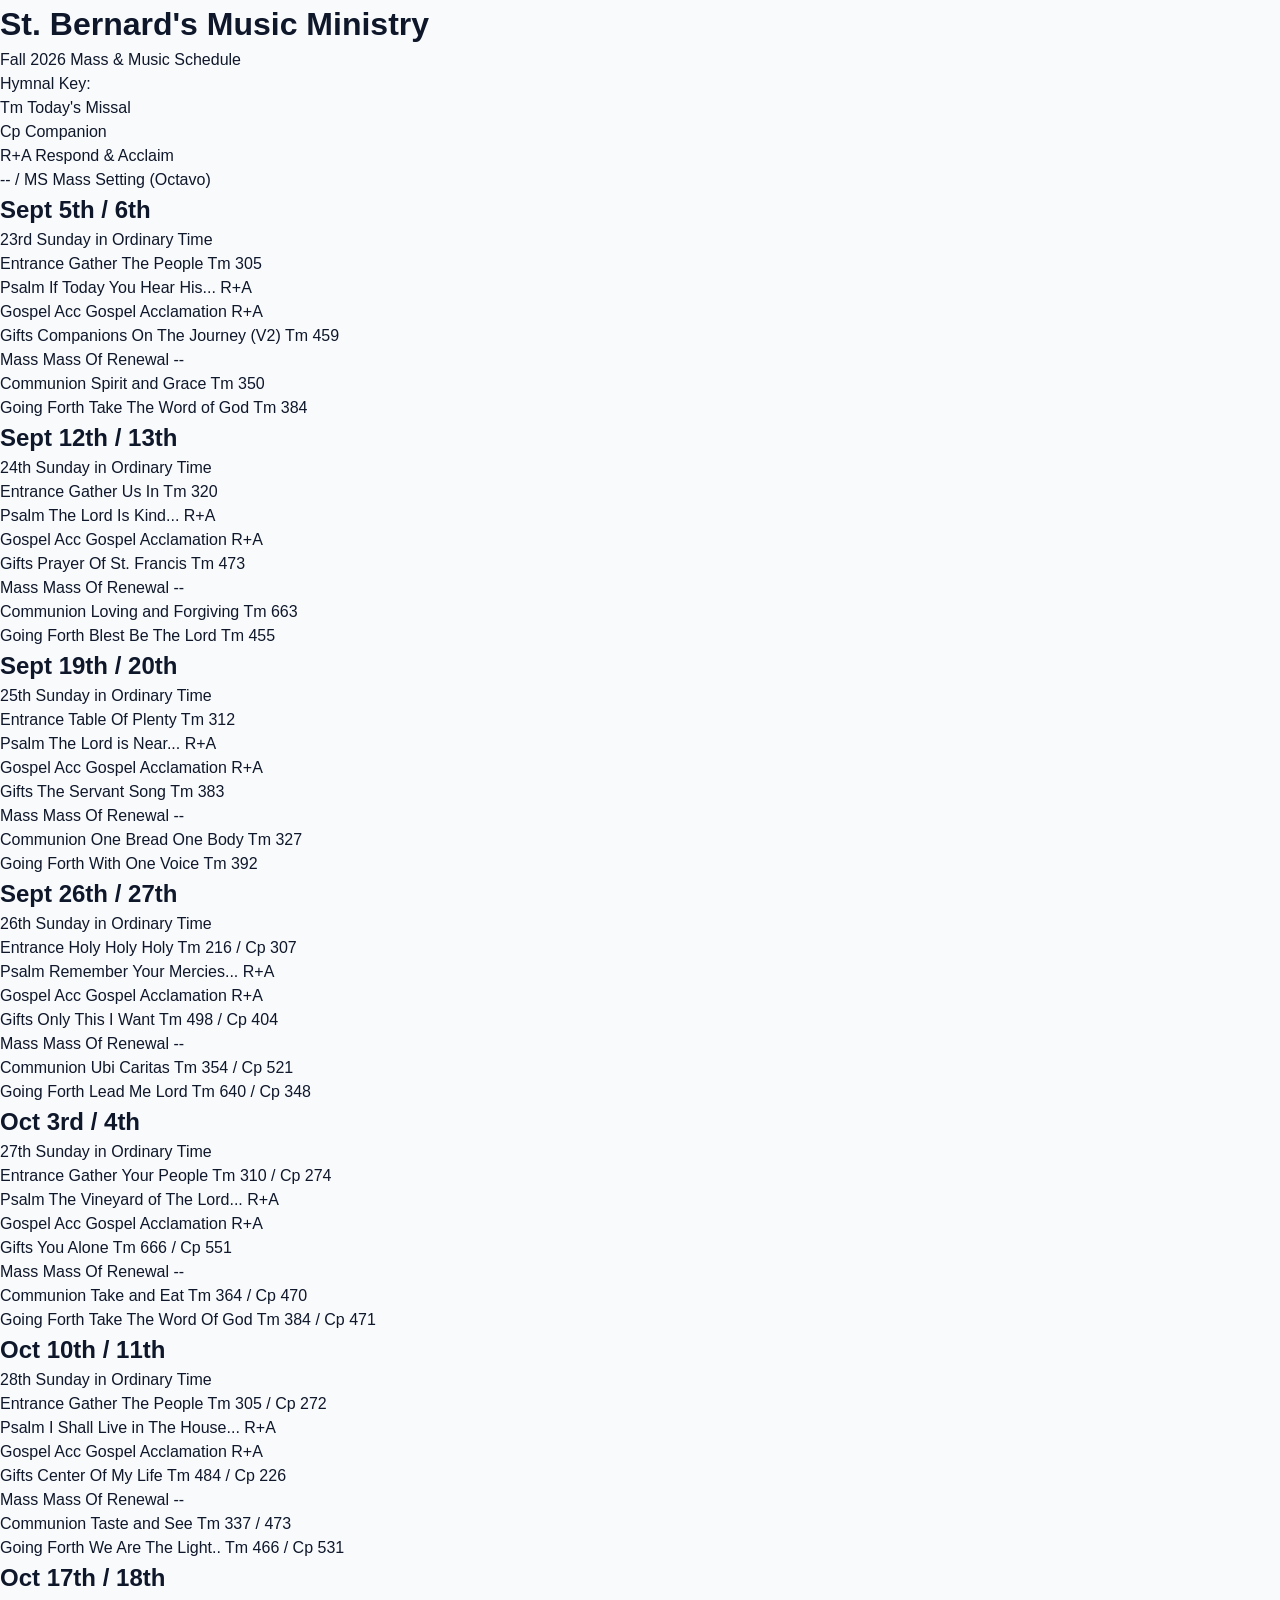
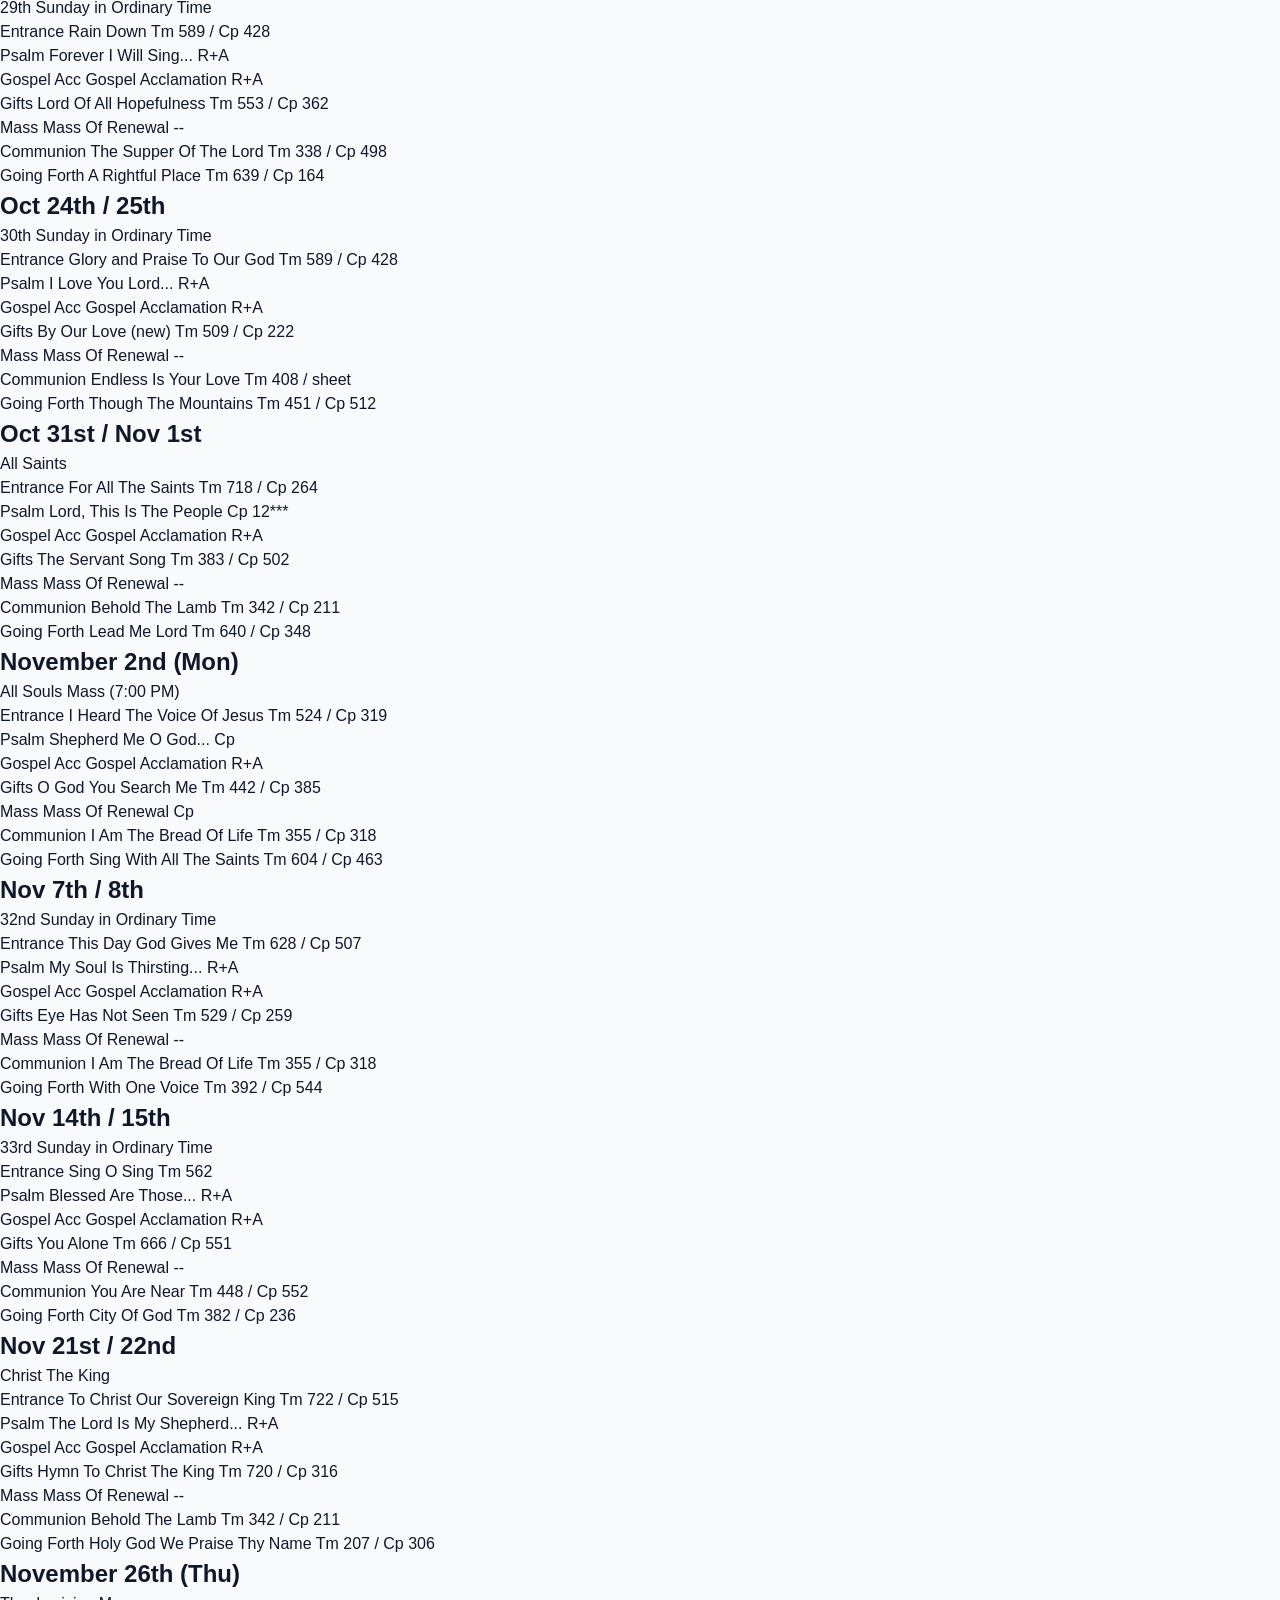
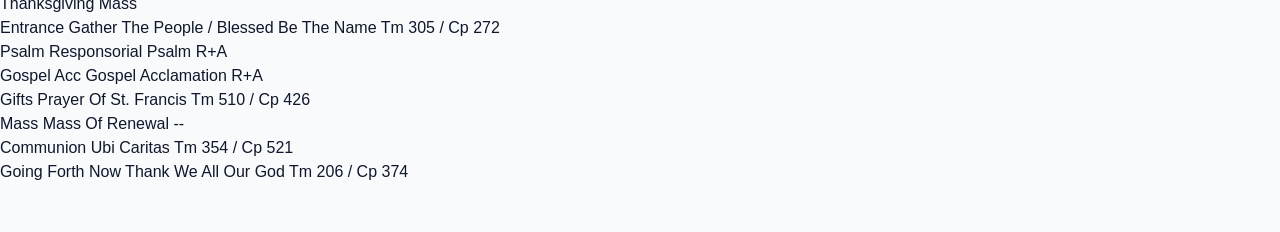
==== mass-schedule.html @ 76e95026 "Remove versioning from CSS stylesheet link" ====
<!DOCTYPE html>
<html lang="en">
<head>
  <meta charset="UTF-8">
  <meta name="viewport" content="width=device-width, initial-scale=1.0">
  <title>Fall 2026 Mass Schedule</title>
   <link rel="stylesheet" href="css/styles.css">
</head>
<body>

  <header>
      <h1>St. Bernard's Music Ministry</h1>
    <p class="subtitle">Fall 2026 Mass & Music Schedule</p>
  </header>




  
 <div class="hymnal-key-wrapper">
  <div class="hymnal-key-card">
    <span class="key-label">Hymnal Key:</span>
    <div class="key-items">
      <div class="key-item">
        <span class="badge badge-tm">Tm</span>
        <span class="key-text">Today's Missal</span>
      </div>
      <div class="key-item">
        <span class="badge badge-cp">Cp</span>
        <span class="key-text">Companion</span>
      </div>
      <div class="key-item">
        <span class="badge badge-ra">R+A</span>
        <span class="key-text">Respond & Acclaim</span>
      </div>
      <div class="key-item">
        <span class="badge badge-ms">-- / MS</span>
        <span class="key-text">Mass Setting (Octavo)</span>
      </div>
    </div>
  </div>
</div>

  <div class="grid-container">

    <!-- Weekend 1 -->
    <div class="weekend-card">
      <div class="card-header">
        <h2>Sept 5th / 6th</h2>
        <div class="liturgical-title">23rd Sunday in Ordinary Time</div>
      </div>
      <div class="song-list">
        <div class="song-item">
          <span class="part-name">Entrance</span>
          <span class="song-title">Gather The People</span>
          <span class="hymnal-ref">Tm 305</span>
        </div>
        <div class="song-item">
          <span class="part-name">Psalm</span>
          <span class="song-title">If Today You Hear His...</span>
          <span class="hymnal-ref">R+A</span>
        </div>
        <div class="song-item">
          <span class="part-name">Gospel Acc</span>
          <span class="song-title">Gospel Acclamation</span>
          <span class="hymnal-ref">R+A</span>
        </div>
        <div class="song-item">
          <span class="part-name">Gifts</span>
          <span class="song-title">Companions On The Journey (V2)</span>
          <span class="hymnal-ref">Tm 459</span>
        </div>
        <div class="song-item">
          <span class="part-name">Mass</span>
          <span class="song-title">Mass Of Renewal</span>
          <span class="hymnal-ref">--</span>
        </div>
        <div class="song-item">
          <span class="part-name">Communion</span>
          <span class="song-title">Spirit and Grace</span>
          <span class="hymnal-ref">Tm 350</span>
        </div>
        <div class="song-item">
          <span class="part-name">Going Forth</span>
          <span class="song-title">Take The Word of God</span>
          <span class="hymnal-ref">Tm 384</span>
        </div>
      </div>
    </div>

    <!-- Weekend 2 -->
    <div class="weekend-card">
      <div class="card-header">
        <h2>Sept 12th / 13th</h2>
        <div class="liturgical-title">24th Sunday in Ordinary Time</div>
      </div>
      <div class="song-list">
        <div class="song-item">
          <span class="part-name">Entrance</span>
          <span class="song-title">Gather Us In</span>
          <span class="hymnal-ref">Tm 320</span>
        </div>
        <div class="song-item">
          <span class="part-name">Psalm</span>
          <span class="song-title">The Lord Is Kind...</span>
          <span class="hymnal-ref">R+A</span>
        </div>
        <div class="song-item">
          <span class="part-name">Gospel Acc</span>
          <span class="song-title">Gospel Acclamation</span>
          <span class="hymnal-ref">R+A</span>
        </div>
        <div class="song-item">
          <span class="part-name">Gifts</span>
          <span class="song-title">Prayer Of St. Francis</span>
          <span class="hymnal-ref">Tm 473</span>
        </div>
        <div class="song-item">
          <span class="part-name">Mass</span>
          <span class="song-title">Mass Of Renewal</span>
          <span class="hymnal-ref">--</span>
        </div>
        <div class="song-item">
          <span class="part-name">Communion</span>
          <span class="song-title">Loving and Forgiving</span>
          <span class="hymnal-ref">Tm 663</span>
        </div>
        <div class="song-item">
          <span class="part-name">Going Forth</span>
          <span class="song-title">Blest Be The Lord</span>
          <span class="hymnal-ref">Tm 455</span>
        </div>
      </div>
    </div>

    <!-- Weekend 3 -->
    <div class="weekend-card">
      <div class="card-header">
        <h2>Sept 19th / 20th</h2>
        <div class="liturgical-title">25th Sunday in Ordinary Time</div>
      </div>
      <div class="song-list">
        <div class="song-item">
          <span class="part-name">Entrance</span>
          <span class="song-title">Table Of Plenty</span>
          <span class="hymnal-ref">Tm 312</span>
        </div>
        <div class="song-item">
          <span class="part-name">Psalm</span>
          <span class="song-title">The Lord is Near...</span>
          <span class="hymnal-ref">R+A</span>
        </div>
        <div class="song-item">
          <span class="part-name">Gospel Acc</span>
          <span class="song-title">Gospel Acclamation</span>
          <span class="hymnal-ref">R+A</span>
        </div>
        <div class="song-item">
          <span class="part-name">Gifts</span>
          <span class="song-title">The Servant Song</span>
          <span class="hymnal-ref">Tm 383</span>
        </div>
        <div class="song-item">
          <span class="part-name">Mass</span>
          <span class="song-title">Mass Of Renewal</span>
          <span class="hymnal-ref">--</span>
        </div>
        <div class="song-item">
          <span class="part-name">Communion</span>
          <span class="song-title">One Bread One Body</span>
          <span class="hymnal-ref">Tm 327</span>
        </div>
        <div class="song-item">
          <span class="part-name">Going Forth</span>
          <span class="song-title">With One Voice</span>
          <span class="hymnal-ref">Tm 392</span>
        </div>
      </div>
    </div>

    <!-- Weekend 4 -->
    <div class="weekend-card">
      <div class="card-header">
        <h2>Sept 26th / 27th</h2>
        <div class="liturgical-title">26th Sunday in Ordinary Time</div>
      </div>
      <div class="song-list">
        <div class="song-item">
          <span class="part-name">Entrance</span>
          <span class="song-title">Holy Holy Holy</span>
          <span class="hymnal-ref">Tm 216 / Cp 307</span>
        </div>
        <div class="song-item">
          <span class="part-name">Psalm</span>
          <span class="song-title">Remember Your Mercies...</span>
          <span class="hymnal-ref">R+A</span>
        </div>
        <div class="song-item">
          <span class="part-name">Gospel Acc</span>
          <span class="song-title">Gospel Acclamation</span>
          <span class="hymnal-ref">R+A</span>
        </div>
        <div class="song-item">
          <span class="part-name">Gifts</span>
          <span class="song-title">Only This I Want</span>
          <span class="hymnal-ref">Tm 498 / Cp 404</span>
        </div>
        <div class="song-item">
          <span class="part-name">Mass</span>
          <span class="song-title">Mass Of Renewal</span>
          <span class="hymnal-ref">--</span>
        </div>
        <div class="song-item">
          <span class="part-name">Communion</span>
          <span class="song-title">Ubi Caritas</span>
          <span class="hymnal-ref">Tm 354 / Cp 521</span>
        </div>
        <div class="song-item">
          <span class="part-name">Going Forth</span>
          <span class="song-title">Lead Me Lord</span>
          <span class="hymnal-ref">Tm 640 / Cp 348</span>
        </div>
      </div>
    </div>

    <!-- Weekend 5 -->
    <div class="weekend-card">
      <div class="card-header">
        <h2>Oct 3rd / 4th</h2>
        <div class="liturgical-title">27th Sunday in Ordinary Time</div>
      </div>
      <div class="song-list">
        <div class="song-item">
          <span class="part-name">Entrance</span>
          <span class="song-title">Gather Your People</span>
          <span class="hymnal-ref">Tm 310 / Cp 274</span>
        </div>
        <div class="song-item">
          <span class="part-name">Psalm</span>
          <span class="song-title">The Vineyard of The Lord...</span>
          <span class="hymnal-ref">R+A</span>
        </div>
        <div class="song-item">
          <span class="part-name">Gospel Acc</span>
          <span class="song-title">Gospel Acclamation</span>
          <span class="hymnal-ref">R+A</span>
        </div>
        <div class="song-item">
          <span class="part-name">Gifts</span>
          <span class="song-title">You Alone</span>
          <span class="hymnal-ref">Tm 666 / Cp 551</span>
        </div>
        <div class="song-item">
          <span class="part-name">Mass</span>
          <span class="song-title">Mass Of Renewal</span>
          <span class="hymnal-ref">--</span>
        </div>
        <div class="song-item">
          <span class="part-name">Communion</span>
          <span class="song-title">Take and Eat</span>
          <span class="hymnal-ref">Tm 364 / Cp 470</span>
        </div>
        <div class="song-item">
          <span class="part-name">Going Forth</span>
          <span class="song-title">Take The Word Of God</span>
          <span class="hymnal-ref">Tm 384 / Cp 471</span>
        </div>
      </div>
    </div>

    <!-- Weekend 6 -->
    <div class="weekend-card">
      <div class="card-header">
        <h2>Oct 10th / 11th</h2>
        <div class="liturgical-title">28th Sunday in Ordinary Time</div>
      </div>
      <div class="song-list">
        <div class="song-item">
          <span class="part-name">Entrance</span>
          <span class="song-title">Gather The People</span>
          <span class="hymnal-ref">Tm 305 / Cp 272</span>
        </div>
        <div class="song-item">
          <span class="part-name">Psalm</span>
          <span class="song-title">I Shall Live in The House...</span>
          <span class="hymnal-ref">R+A</span>
        </div>
        <div class="song-item">
          <span class="part-name">Gospel Acc</span>
          <span class="song-title">Gospel Acclamation</span>
          <span class="hymnal-ref">R+A</span>
        </div>
        <div class="song-item">
          <span class="part-name">Gifts</span>
          <span class="song-title">Center Of My Life</span>
          <span class="hymnal-ref">Tm 484 / Cp 226</span>
        </div>
        <div class="song-item">
          <span class="part-name">Mass</span>
          <span class="song-title">Mass Of Renewal</span>
          <span class="hymnal-ref">--</span>
        </div>
        <div class="song-item">
          <span class="part-name">Communion</span>
          <span class="song-title">Taste and See</span>
          <span class="hymnal-ref">Tm 337 / 473</span>
        </div>
        <div class="song-item">
          <span class="part-name">Going Forth</span>
          <span class="song-title">We Are The Light..</span>
          <span class="hymnal-ref">Tm 466 / Cp 531</span>
        </div>
      </div>
    </div>

    <!-- Weekend 7 -->
    <div class="weekend-card">
      <div class="card-header">
        <h2>Oct 17th / 18th</h2>
        <div class="liturgical-title">29th Sunday in Ordinary Time</div>
      </div>
      <div class="song-list">
        <div class="song-item">
          <span class="part-name">Entrance</span>
          <span class="song-title">Rain Down</span>
          <span class="hymnal-ref">Tm 589 / Cp 428</span>
        </div>
        <div class="song-item">
          <span class="part-name">Psalm</span>
          <span class="song-title">Forever I Will Sing...</span>
          <span class="hymnal-ref">R+A</span>
        </div>
        <div class="song-item">
          <span class="part-name">Gospel Acc</span>
          <span class="song-title">Gospel Acclamation</span>
          <span class="hymnal-ref">R+A</span>
        </div>
        <div class="song-item">
          <span class="part-name">Gifts</span>
          <span class="song-title">Lord Of All Hopefulness</span>
          <span class="hymnal-ref">Tm 553 / Cp 362</span>
        </div>
        <div class="song-item">
          <span class="part-name">Mass</span>
          <span class="song-title">Mass Of Renewal</span>
          <span class="hymnal-ref">--</span>
        </div>
        <div class="song-item">
          <span class="part-name">Communion</span>
          <span class="song-title">The Supper Of The Lord</span>
          <span class="hymnal-ref">Tm 338 / Cp 498</span>
        </div>
        <div class="song-item">
          <span class="part-name">Going Forth</span>
          <span class="song-title">A Rightful Place</span>
          <span class="hymnal-ref">Tm 639 / Cp 164</span>
        </div>
      </div>
    </div>

    <!-- Weekend 8 -->
    <div class="weekend-card">
      <div class="card-header">
        <h2>Oct 24th / 25th</h2>
        <div class="liturgical-title">30th Sunday in Ordinary Time</div>
      </div>
      <div class="song-list">
        <div class="song-item">
          <span class="part-name">Entrance</span>
          <span class="song-title">Glory and Praise To Our God</span>
          <span class="hymnal-ref">Tm 589 / Cp 428</span>
        </div>
        <div class="song-item">
          <span class="part-name">Psalm</span>
          <span class="song-title">I Love You Lord...</span>
          <span class="hymnal-ref">R+A</span>
        </div>
        <div class="song-item">
          <span class="part-name">Gospel Acc</span>
          <span class="song-title">Gospel Acclamation</span>
          <span class="hymnal-ref">R+A</span>
        </div>
        <div class="song-item">
          <span class="part-name">Gifts</span>
          <span class="song-title">By Our Love (new)</span>
          <span class="hymnal-ref">Tm 509 / Cp 222</span>
        </div>
        <div class="song-item">
          <span class="part-name">Mass</span>
          <span class="song-title">Mass Of Renewal</span>
          <span class="hymnal-ref">--</span>
        </div>
        <div class="song-item">
          <span class="part-name">Communion</span>
          <span class="song-title">Endless Is Your Love</span>
          <span class="hymnal-ref">Tm 408 / sheet</span>
        </div>
        <div class="song-item">
          <span class="part-name">Going Forth</span>
          <span class="song-title">Though The Mountains</span>
          <span class="hymnal-ref">Tm 451 / Cp 512</span>
        </div>
      </div>
    </div>

    <!-- Weekend 9 -->
    <div class="weekend-card">
      <div class="card-header">
        <h2>Oct 31st / Nov 1st</h2>
        <div class="liturgical-title">All Saints</div>
      </div>
      <div class="song-list">
        <div class="song-item">
          <span class="part-name">Entrance</span>
          <span class="song-title">For All The Saints</span>
          <span class="hymnal-ref">Tm 718 / Cp 264</span>
        </div>
        <div class="song-item">
          <span class="part-name">Psalm</span>
          <span class="song-title">Lord, This Is The People</span>
          <span class="hymnal-ref">Cp 12***</span>
        </div>
        <div class="song-item">
          <span class="part-name">Gospel Acc</span>
          <span class="song-title">Gospel Acclamation</span>
          <span class="hymnal-ref">R+A</span>
        </div>
        <div class="song-item">
          <span class="part-name">Gifts</span>
          <span class="song-title">The Servant Song</span>
          <span class="hymnal-ref">Tm 383 / Cp 502</span>
        </div>
        <div class="song-item">
          <span class="part-name">Mass</span>
          <span class="song-title">Mass Of Renewal</span>
          <span class="hymnal-ref">--</span>
        </div>
        <div class="song-item">
          <span class="part-name">Communion</span>
          <span class="song-title">Behold The Lamb</span>
          <span class="hymnal-ref">Tm 342 / Cp 211</span>
        </div>
        <div class="song-item">
          <span class="part-name">Going Forth</span>
          <span class="song-title">Lead Me Lord</span>
          <span class="hymnal-ref">Tm 640 / Cp 348</span>
        </div>
      </div>
    </div>

    <!-- Special Event: All Souls -->
    <div class="weekend-card special-event">
      <div class="card-header">
        <h2>November 2nd (Mon)</h2>
        <div class="liturgical-title">All Souls Mass (7:00 PM)</div>
      </div>
      <div class="song-list">
        <div class="song-item">
          <span class="part-name">Entrance</span>
          <span class="song-title">I Heard The Voice Of Jesus</span>
          <span class="hymnal-ref">Tm 524 / Cp 319</span>
        </div>
        <div class="song-item">
          <span class="part-name">Psalm</span>
          <span class="song-title">Shepherd Me O God...</span>
          <span class="hymnal-ref">Cp</span>
        </div>
        <div class="song-item">
          <span class="part-name">Gospel Acc</span>
          <span class="song-title">Gospel Acclamation</span>
          <span class="hymnal-ref">R+A</span>
        </div>
        <div class="song-item">
          <span class="part-name">Gifts</span>
          <span class="song-title">O God You Search Me</span>
          <span class="hymnal-ref">Tm 442 / Cp 385</span>
        </div>
        <div class="song-item">
          <span class="part-name">Mass</span>
          <span class="song-title">Mass Of Renewal</span>
          <span class="hymnal-ref">Cp</span>
        </div>
        <div class="song-item">
          <span class="part-name">Communion</span>
          <span class="song-title">I Am The Bread Of Life</span>
          <span class="hymnal-ref">Tm 355 / Cp 318</span>
        </div>
        <div class="song-item">
          <span class="part-name">Going Forth</span>
          <span class="song-title">Sing With All The Saints</span>
          <span class="hymnal-ref">Tm 604 / Cp 463</span>
        </div>
      </div>
    </div>

    <!-- Weekend 10 -->
    <div class="weekend-card">
      <div class="card-header">
        <h2>Nov 7th / 8th</h2>
        <div class="liturgical-title">32nd Sunday in Ordinary Time</div>
      </div>
      <div class="song-list">
        <div class="song-item">
          <span class="part-name">Entrance</span>
          <span class="song-title">This Day God Gives Me</span>
          <span class="hymnal-ref">Tm 628 / Cp 507</span>
        </div>
        <div class="song-item">
          <span class="part-name">Psalm</span>
          <span class="song-title">My Soul Is Thirsting...</span>
          <span class="hymnal-ref">R+A</span>
        </div>
        <div class="song-item">
          <span class="part-name">Gospel Acc</span>
          <span class="song-title">Gospel Acclamation</span>
          <span class="hymnal-ref">R+A</span>
        </div>
        <div class="song-item">
          <span class="part-name">Gifts</span>
          <span class="song-title">Eye Has Not Seen</span>
          <span class="hymnal-ref">Tm 529 / Cp 259</span>
        </div>
        <div class="song-item">
          <span class="part-name">Mass</span>
          <span class="song-title">Mass Of Renewal</span>
          <span class="hymnal-ref">--</span>
        </div>
        <div class="song-item">
          <span class="part-name">Communion</span>
          <span class="song-title">I Am The Bread Of Life</span>
          <span class="hymnal-ref">Tm 355 / Cp 318</span>
        </div>
        <div class="song-item">
          <span class="part-name">Going Forth</span>
          <span class="song-title">With One Voice</span>
          <span class="hymnal-ref">Tm 392 / Cp 544</span>
        </div>
      </div>
    </div>

    <!-- Weekend 11 -->
    <div class="weekend-card">
      <div class="card-header">
        <h2>Nov 14th / 15th</h2>
        <div class="liturgical-title">33rd Sunday in Ordinary Time</div>
      </div>
      <div class="song-list">
        <div class="song-item">
          <span class="part-name">Entrance</span>
          <span class="song-title">Sing O Sing</span>
          <span class="hymnal-ref">Tm 562</span>
        </div>
        <div class="song-item">
          <span class="part-name">Psalm</span>
          <span class="song-title">Blessed Are Those...</span>
          <span class="hymnal-ref">R+A</span>
        </div>
        <div class="song-item">
          <span class="part-name">Gospel Acc</span>
          <span class="song-title">Gospel Acclamation</span>
          <span class="hymnal-ref">R+A</span>
        </div>
        <div class="song-item">
          <span class="part-name">Gifts</span>
          <span class="song-title">You Alone</span>
          <span class="hymnal-ref">Tm 666 / Cp 551</span>
        </div>
        <div class="song-item">
          <span class="part-name">Mass</span>
          <span class="song-title">Mass Of Renewal</span>
          <span class="hymnal-ref">--</span>
        </div>
        <div class="song-item">
          <span class="part-name">Communion</span>
          <span class="song-title">You Are Near</span>
          <span class="hymnal-ref">Tm 448 / Cp 552</span>
        </div>
        <div class="song-item">
          <span class="part-name">Going Forth</span>
          <span class="song-title">City Of God</span>
          <span class="hymnal-ref">Tm 382 / Cp 236</span>
        </div>
      </div>
    </div>

    <!-- Weekend 12 -->
    <div class="weekend-card">
      <div class="card-header">
        <h2>Nov 21st / 22nd</h2>
        <div class="liturgical-title">Christ The King</div>
      </div>
      <div class="song-list">
        <div class="song-item">
          <span class="part-name">Entrance</span>
          <span class="song-title">To Christ Our Sovereign King</span>
          <span class="hymnal-ref">Tm 722 / Cp 515</span>
        </div>
        <div class="song-item">
          <span class="part-name">Psalm</span>
          <span class="song-title">The Lord Is My Shepherd...</span>
          <span class="hymnal-ref">R+A</span>
        </div>
        <div class="song-item">
          <span class="part-name">Gospel Acc</span>
          <span class="song-title">Gospel Acclamation</span>
          <span class="hymnal-ref">R+A</span>
        </div>
        <div class="song-item">
          <span class="part-name">Gifts</span>
          <span class="song-title">Hymn To Christ The King</span>
          <span class="hymnal-ref">Tm 720 / Cp 316</span>
        </div>
        <div class="song-item">
          <span class="part-name">Mass</span>
          <span class="song-title">Mass Of Renewal</span>
          <span class="hymnal-ref">--</span>
        </div>
        <div class="song-item">
          <span class="part-name">Communion</span>
          <span class="song-title">Behold The Lamb</span>
          <span class="hymnal-ref">Tm 342 / Cp 211</span>
        </div>
        <div class="song-item">
          <span class="part-name">Going Forth</span>
          <span class="song-title">Holy God We Praise Thy Name</span>
          <span class="hymnal-ref">Tm 207 / Cp 306</span>
        </div>
      </div>
    </div>

    <!-- Special Event: Thanksgiving -->
    <div class="weekend-card special-event">
      <div class="card-header">
        <h2>November 26th (Thu)</h2>
        <div class="liturgical-title">Thanksgiving Mass</div>
      </div>
      <div class="song-list">
        <div class="song-item">
          <span class="part-name">Entrance</span>
          <span class="song-title">Gather The People / Blessed Be The Name</span>
          <span class="hymnal-ref">Tm 305 / Cp 272</span>
        </div>
        <div class="song-item">
          <span class="part-name">Psalm</span>
          <span class="song-title">Responsorial Psalm</span>
          <span class="hymnal-ref">R+A</span>
        </div>
        <div class="song-item">
          <span class="part-name">Gospel Acc</span>
          <span class="song-title">Gospel Acclamation</span>
          <span class="hymnal-ref">R+A</span>
        </div>
        <div class="song-item">
          <span class="part-name">Gifts</span>
          <span class="song-title">Prayer Of St. Francis</span>
          <span class="hymnal-ref">Tm 510 / Cp 426</span>
        </div>
        <div class="song-item">
          <span class="part-name">Mass</span>
          <span class="song-title">Mass Of Renewal</span>
          <span class="hymnal-ref">--</span>
        </div>
        <div class="song-item">
          <span class="part-name">Communion</span>
          <span class="song-title">Ubi Caritas</span>
          <span class="hymnal-ref">Tm 354 / Cp 521</span>
        </div>
        <div class="song-item">
          <span class="part-name">Going Forth</span>
          <span class="song-title">Now Thank We All Our God</span>
          <span class="hymnal-ref">Tm 206 / Cp 374</span>
        </div>
      </div>
    </div>

  </div>

</body>
</html>
---- css/styles.css ----
:root {
      --primary: #0f172a;
      --accent: #1e40af;
      --bg: #f8fafc;
      --card-bg: #ffffff;
      --border: #e2e8f0;
      --text-main: #0f172a;
      --text-muted: #64748b;
      --radius: 12px;
      --shadow-sm: 0 1px 3px rgba(0,0,0,0.05);
      --shadow-md: 0 4px 12px -2px rgba(0,0,0,0.08);
    }

    * {
      box-sizing: border-box;
      margin: 0;
      padding: 0;
    }

    body {
      font-family: -apple-system, BlinkMacSystemFont, "Segoe UI", Roboto, Oxygen, Ubuntu, Cantarell, sans-serif;
      background-color: var(--bg);
      color: var(--text-main);
      line-height: 1.5;
      padding-bottom: 3rem;
    }

    .header-banner {
      width: 100%;
      max-width: 800px;
      margin: 1.5rem auto 0 auto;
      padding: 0 1rem;
    }

    .header-banner img {
      width: 100%;
      height: auto;
      border-radius: var(--radius);
      box-shadow: var(--shadow-md);
      display: block;
    }

    .page-header {
      text-align: center;
      padding: 1.5rem 1rem 1rem 1rem;
    }

    .page-header h1 {
      font-size: 1.75rem;
      font-weight: 700;
      color: var(--primary);
      letter-spacing: -0.025em;
    }

    .page-header p {
      color: var(--text-muted);
      font-size: 0.95rem;
      margin-top: 0.25rem;
    }

    .container {
      max-width: 800px;
      margin: 0 auto;
      padding: 0 1rem;
    }

    .control-panel {
      position: sticky;
      top: 0.75rem;
      z-index: 50;
      background: rgba(255, 255, 255, 0.88);
      backdrop-filter: blur(12px);
      -webkit-backdrop-filter: blur(12px);
      border: 1px solid var(--border);
      border-radius: var(--radius);
      padding: 1rem;
      margin-bottom: 1.5rem;
      box-shadow: var(--shadow-md);
      display: flex;
      flex-direction: column;
      gap: 0.85rem;
    }

    .search-input {
      width: 100%;
      padding: 0.6rem 1rem;
      border: 1px solid var(--border);
      border-radius: 8px;
      font-size: 0.95rem;
      outline: none;
      transition: border-color 0.2s ease, box-shadow 0.2s ease;
      background: #ffffff;
    }

    .search-input:focus {
      border-color: var(--accent);
      box-shadow: 0 0 0 3px rgba(30, 64, 175, 0.15);
    }

    .filter-group {
      display: flex;
      align-items: center;
      justify-content: center;
      gap: 0.4rem;
      flex-wrap: wrap;
    }

    .filter-label {
      font-size: 0.75rem;
      font-weight: 700;
      color: var(--text-muted);
      text-transform: uppercase;
      margin-right: 0.25rem;
    }

    .filter-btn {
      background: transparent;
      border: 1px solid var(--border);
      color: var(--text-muted);
      padding: 0.3rem 0.75rem;
      border-radius: 20px;
      cursor: pointer;
      font-weight: 600;
      font-size: 0.8rem;
      transition: all 0.2s ease;
    }

    .filter-btn:hover {
      border-color: var(--primary);
      color: var(--primary);
    }

    .filter-btn.active {
      background: var(--primary);
      border-color: var(--primary);
      color: #ffffff;
    }

    .season-btn.active {
      background: var(--accent);
      border-color: var(--accent);
      color: #ffffff;
    }

    .track-list {
      display: flex;
      flex-direction: column;
      gap: 0.85rem;
    }

    .track-card {
      background: var(--card-bg);
      border: 1px solid var(--border);
      border-radius: var(--radius);
      padding: 1.15rem;
      box-shadow: var(--shadow-sm);
      transition: transform 0.2s ease, box-shadow 0.2s ease, border-color 0.2s ease;
    }

    .track-card:hover {
      transform: translateY(-2px);
      box-shadow: var(--shadow-md);
    }

    .track-card.playing {
      border-color: var(--accent);
      box-shadow: 0 0 0 2px rgba(30, 64, 175, 0.2);
    }

    .track-header {
      display: flex;
      justify-content: space-between;
      align-items: center;
      margin-bottom: 0.75rem;
    }

    .track-title {
      font-size: 1rem;
      font-weight: 600;
      color: var(--primary);
    }

    .tag-container {
      display: flex;
      gap: 0.35rem;
    }

    .tag {
      font-size: 0.68rem;
      font-weight: 700;
      padding: 0.2rem 0.55rem;
      border-radius: 6px;
      text-transform: uppercase;
      letter-spacing: 0.03em;
    }

    .tag-soprano { background-color: #dbeafe; color: #1e40af; }
    .tag-alto { background-color: #f3e8ff; color: #6b21a8; }
    .tag-tenor { background-color: #dcfce7; color: #166534; }
    .tag-bass { background-color: #ffedd5; color: #9a3412; }
    .tag-full { background-color: #f1f5f9; color: #475569; }

    .tag-season {
      background-color: #fef3c7;
      color: #92400e;
    }

    audio {
      width: 100%;
      height: 40px;
      border-radius: 8px;
      outline: none;
    }

    .no-results {
      text-align: center;
      color: var(--text-muted);
      padding: 2rem;
      font-style: italic;
    }
    /* Navigation Bar */
.main-nav {
  background-color: var(--card-bg);
  border-bottom: 1px solid var(--border);
  position: sticky;
  top: 0;
  z-index: 1000;
  box-shadow: var(--shadow-sm);
}

.nav-container {
  max-width: 800px;
  margin: 0 auto;
  padding: 0.75rem 1rem;
  display: flex;
  justify-content: space-between;
  align-items: center;
}

.nav-logo {
  font-weight: 700;
  font-size: 1.1rem;
  color: var(--primary);
  text-decoration: none;
}

.nav-links {
  display: flex;
  list-style: none;
  gap: 1.25rem;
  margin: 0;
  padding: 0;
}

.nav-item {
  color: var(--text-main);
  text-decoration: none;
  font-weight: 500;
  padding: 0.4rem 0.75rem;
  border-radius: var(--radius);
  transition: all 0.2s ease;
}

.nav-item:hover {
  color: var(--accent);
  background-color: var(--bg);
}

.nav-item.active {
  color: #ffffff;
  background-color: var(--primary);
}

.nav-toggle {
  display: none;
  background: none;
  border: none;
  font-size: 1.4rem;
  color: var(--primary);
  cursor: pointer;
  padding: 0.25rem 0.5rem;
}

/* Mobile Responsive Menu */
@media (max-width: 640px) {
  .nav-toggle {
    display: block;
  }

  .nav-links {
    display: none;
    flex-direction: column;
    position: absolute;
    top: 100%;
    left: 0;
    right: 0;
    background-color: var(--card-bg);
    border-bottom: 1px solid var(--border);
    padding: 1rem;
    box-shadow: var(--shadow-md);
    gap: 0.5rem;
  }

  .nav-links.active {
    display: flex;
  }

  .nav-item {
    display: block;
    width: 100%;
  }

/* ==========================================================================
   Mass Schedule Styles
   ========================================================================== */

/* Key / Legend Card */
.key-card {
  background: #ffffff;
  border: 1px solid var(--border, #e2e8f0);
  border-radius: 8px;
  padding: 12px 16px;
  margin-bottom: 24px;
  font-size: 0.9rem;
  box-shadow: 0 1px 2px rgba(0, 0, 0, 0.05);
}

.key-title {
  font-weight: 700;
  margin-bottom: 6px;
  color: var(--text, #1e293b);
}

.key-list {
  display: flex;
  gap: 16px;
  flex-wrap: wrap;
}

.key-item span {
  font-weight: 700;
  background: #e2e8f0;
  padding: 2px 6px;
  border-radius: 4px;
  font-size: 0.8rem;
}

/* Schedule Card Grid & Cards */
.schedule-grid {
  display: grid;
  grid-template-columns: repeat(auto-fit, minmax(320px, 1fr));
  gap: 20px;
}

.mass-card {
  background: #ffffff;
  border: 1px solid var(--border, #e2e8f0);
  border-radius: 10px;
  padding: 16px;
  box-shadow: 0 1px 3px rgba(0, 0, 0, 0.05);
}

.mass-header {
  border-bottom: 2px solid #2563eb;
  padding-bottom: 8px;
  margin-bottom: 12px;
}

.mass-date {
  font-weight: 700;
  font-size: 1.1rem;
  color: #2563eb;
}

.mass-title {
  font-size: 0.9rem;
  color: #64748b;
  font-style: italic;
}

/* Song Rows inside Mass Cards */
.song-row {
  display: flex;
  justify-content: space-between;
  align-items: center;
  padding: 6px 0;
  border-bottom: 1px solid #f1f5f9;
  font-size: 0.92rem;
  gap: 8px;
}

.part-label {
  font-weight: 600;
  width: 90px;
  color: #64748b;
  font-size: 0.8rem;
  text-transform: uppercase;
  flex-shrink: 0;
}

.song-title {
  flex: 1;
  text-align: center;
}

.song-link {
  background-color: #eff6ff;
  color: #2563eb;
  font-weight: 600;
  text-decoration: none;
  padding: 3px 8px;
  border-radius: 4px;
  border: 1px solid #bfdbfe;
  display: inline-block;
  transition: all 0.2s;
}

.song-link:hover {
  background-color: #fef08a;
  color: #000000;
  border-color: #fde047;
}

.hymnal-badge {
  font-size: 0.8rem;
  color: #475569;
  background: #f1f5f9;
  padding: 2px 6px;
  border-radius: 4px;
  white-space: nowrap;
  flex-shrink: 0;
}

/* Single-Block Tester Controls */
.test-controls {
  display: flex;
  justify-content: space-between;
  align-items: center;
  background: #ffffff;
  padding: 12px 16px;
  border: 1px solid #e2e8f0;
  border-radius: 8px;
  margin-bottom: 20px;
  box-shadow: 0 1px 3px rgba(0, 0, 0, 0.05);
}

.ctrl-btn {
  background-color: #f1f5f9;
  border: 1px solid #e2e8f0;
  color: #1e293b;
  padding: 8px 16px;
  border-radius: 6px;
  font-weight: 600;
  cursor: pointer;
}

.ctrl-btn:disabled {
  opacity: 0.4;
  cursor: not-allowed;
}

.counter {
  font-weight: 600;
  color: #64748b;
  font-size: 0.9rem;
}
/* Mass Schedule Single-Block Visibility */
.mass-card {
  display: none; /* Hide all blocks by default */
}

.mass-card.active {
  display: block !important; /* Show only the active block */
}
/* Stacked Compact Header */
.page-header {
  display: flex !important;
  flex-direction: column !important;
  align-items: center !important;
  text-align: center !important;
  gap: 4px;
  margin-bottom: 16px;
}

.header-titles h1 {
  font-size: 1.25rem !important;
  margin: 0;
}

.header-titles p {
  font-size: 0.75rem !important;
  margin-top: 2px;
}

.nav-bar {
  font-size: 0.8rem !important;
  gap: 6px !important;
  margin-top: 6px !important;
}

/* Desktop layout adjustment */
@media (min-width: 640px) {
  .page-header {
    flex-direction: row;
    justify-content: space-between;
    text-align: left;
  }
  .header-titles h1 {
    font-size: 1.8rem;
  }
/* Center the key wrapper across the whole container */
.hymnal-key-wrapper {
  width: 100% !important;
  display: flex !important;
  justify-content: center !important;
  margin: 20px 0 30px 0 !important;
  clear: both !important;
}

/* Card container styling */
.hymnal-key-card {
  display: inline-flex !important;
  align-items: center !important;
  gap: 18px !important;
  background-color: #ffffff !important;
  border: 1px solid #e1e8ed !important;
  border-radius: 10px !important;
  padding: 10px 24px !important;
  box-shadow: 0 2px 5px rgba(0, 0, 0, 0.04) !important;
}

.key-label {
  font-weight: 700 !important;
  color: #1e3a8a !important;
  font-size: 14px !important;
  white-space: nowrap !important;
}

.key-items {
  display: flex !important;
  flex-wrap: wrap !important;
  align-items: center !important;
  gap: 16px !important;
}

.key-item {
  display: flex !important;
  align-items: center !important;
  gap: 8px !important;
}

.badge {
  display: inline-block !important;
  padding: 3px 8px !important;
  font-size: 12px !important;
  font-weight: 600 !important;
  border-radius: 6px !important;
  background-color: #eef2ff !important;
  color: #1e40af !important;
}

.key-text {
  font-size: 13.5px !important;
  color: #374151 !important;
}
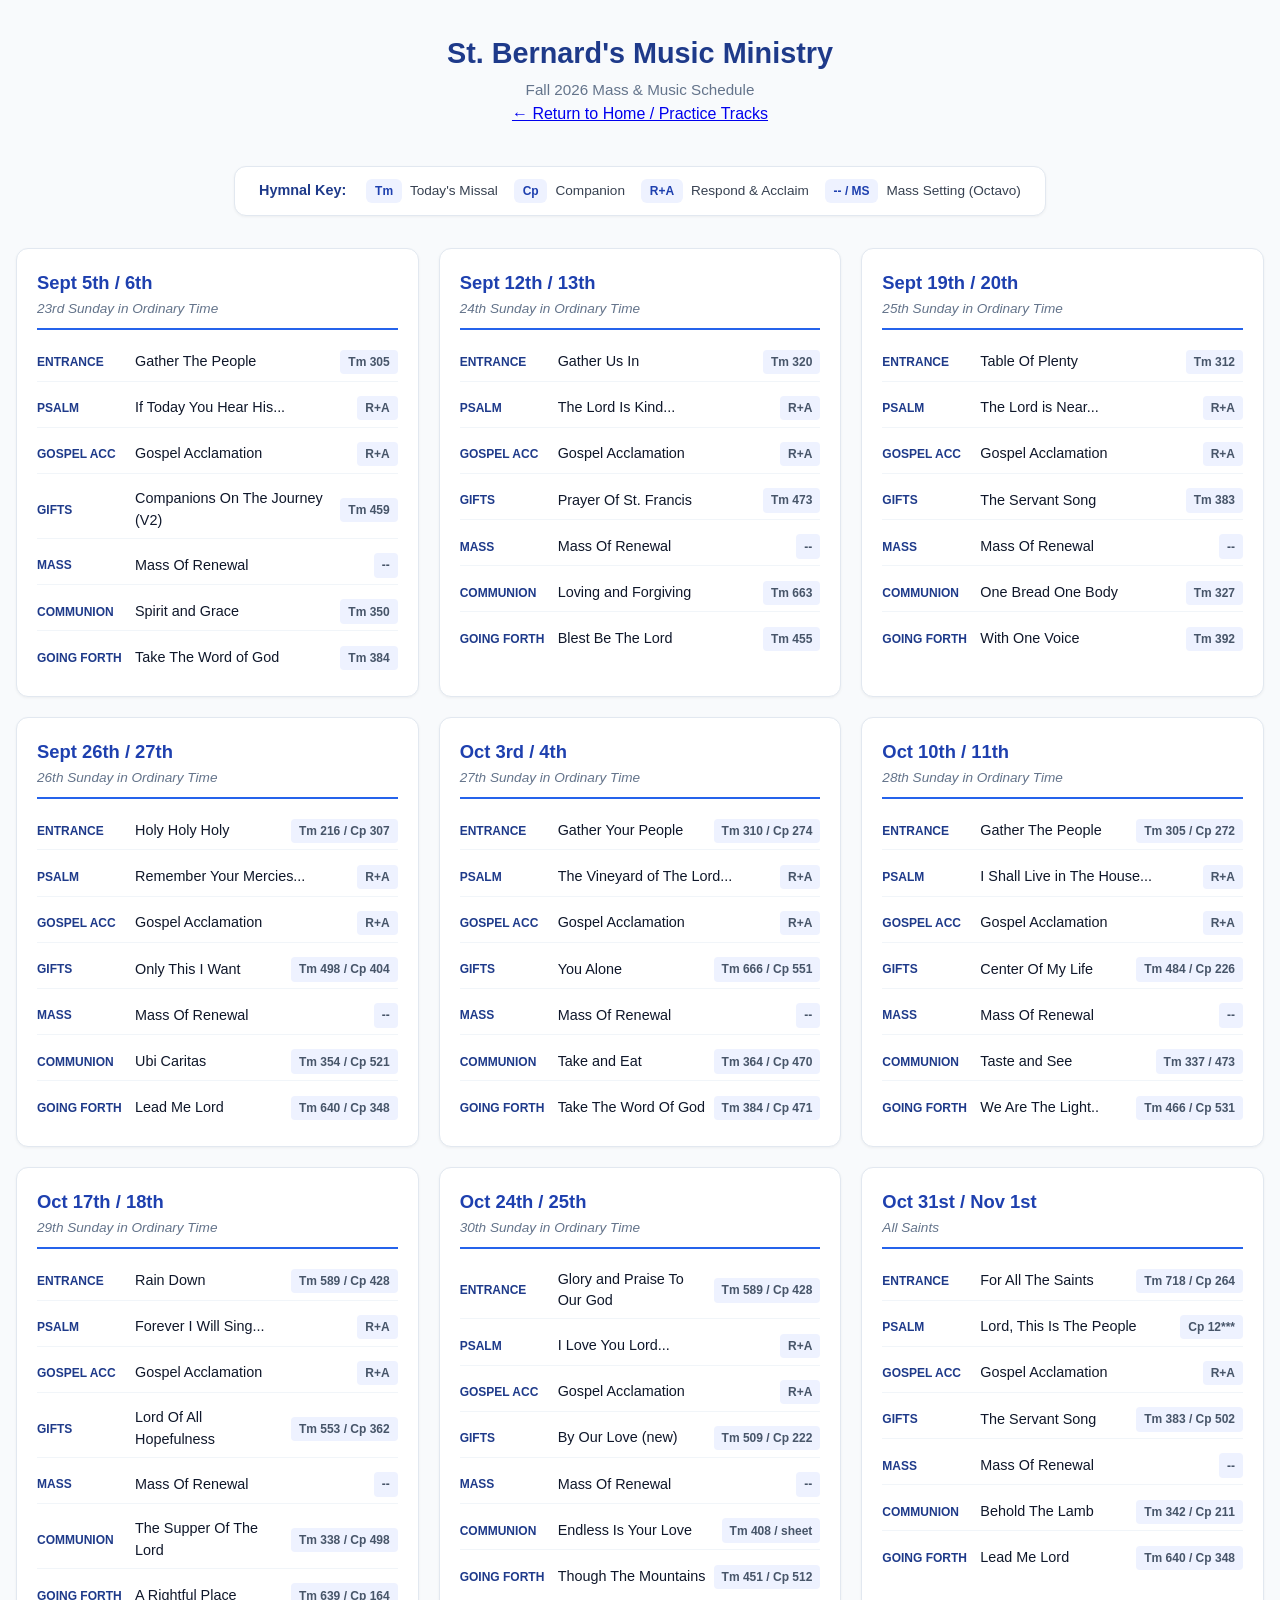
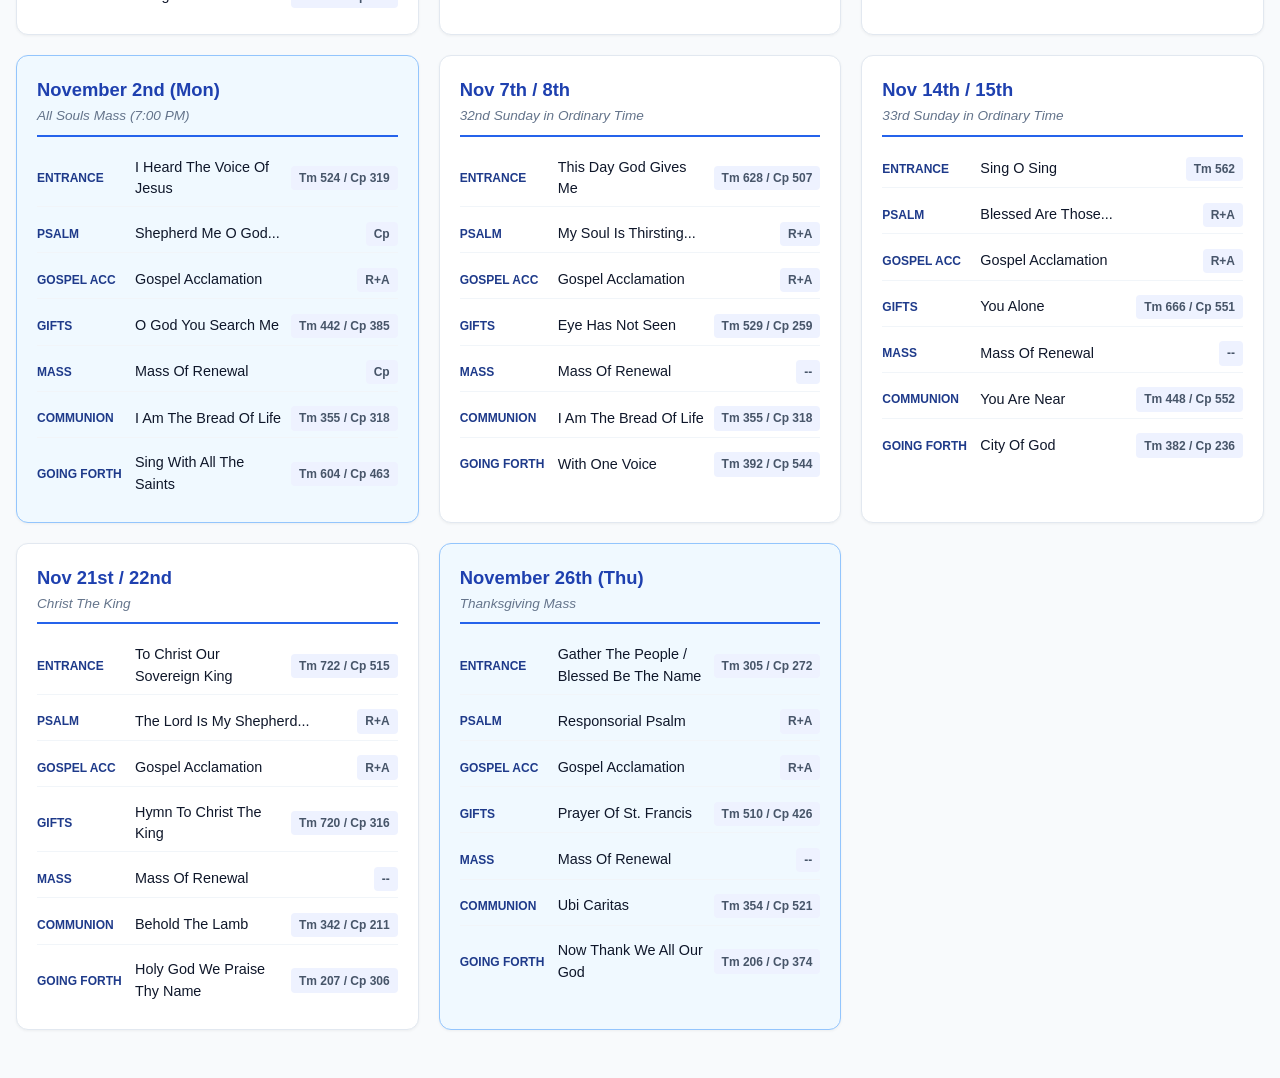
==== commit 83e5782f: "Add navigation link in mass-schedule.html header Added navigation link to return to home in the head" ====
--- a/mass-schedule.html
+++ b/mass-schedule.html
@@ -9,9 +9,13 @@
 <body>
 
   <header>
-      <h1>St. Bernard's Music Ministry</h1>
-    <p class="subtitle">Fall 2026 Mass & Music Schedule</p>
-  </header>
+  <h1>St. Bernard's Music Ministry</h1>
+  <p class="subtitle">Fall 2026 Mass & Music Schedule</p>
+  
+  <nav class="header-nav">
+    <a href="index.html" class="home-link">← Return to Home / Practice Tracks</a>
+  </nav>
+</header>
 
 
 
--- a/css/styles.css
+++ b/css/styles.css
@@ -1,565 +1,208 @@
- :root {
-      --primary: #0f172a;
-      --accent: #1e40af;
-      --bg: #f8fafc;
-      --card-bg: #ffffff;
-      --border: #e2e8f0;
-      --text-main: #0f172a;
-      --text-muted: #64748b;
-      --radius: 12px;
-      --shadow-sm: 0 1px 3px rgba(0,0,0,0.05);
-      --shadow-md: 0 4px 12px -2px rgba(0,0,0,0.08);
-    }
-
-    * {
-      box-sizing: border-box;
-      margin: 0;
-      padding: 0;
-    }
-
-    body {
-      font-family: -apple-system, BlinkMacSystemFont, "Segoe UI", Roboto, Oxygen, Ubuntu, Cantarell, sans-serif;
-      background-color: var(--bg);
-      color: var(--text-main);
-      line-height: 1.5;
-      padding-bottom: 3rem;
-    }
-
-    .header-banner {
-      width: 100%;
-      max-width: 800px;
-      margin: 1.5rem auto 0 auto;
-      padding: 0 1rem;
-    }
-
-    .header-banner img {
-      width: 100%;
-      height: auto;
-      border-radius: var(--radius);
-      box-shadow: var(--shadow-md);
-      display: block;
-    }
-
-    .page-header {
-      text-align: center;
-      padding: 1.5rem 1rem 1rem 1rem;
-    }
-
-    .page-header h1 {
-      font-size: 1.75rem;
-      font-weight: 700;
-      color: var(--primary);
-      letter-spacing: -0.025em;
-    }
-
-    .page-header p {
-      color: var(--text-muted);
-      font-size: 0.95rem;
-      margin-top: 0.25rem;
-    }
-
-    .container {
-      max-width: 800px;
-      margin: 0 auto;
-      padding: 0 1rem;
-    }
-
-    .control-panel {
-      position: sticky;
-      top: 0.75rem;
-      z-index: 50;
-      background: rgba(255, 255, 255, 0.88);
-      backdrop-filter: blur(12px);
-      -webkit-backdrop-filter: blur(12px);
-      border: 1px solid var(--border);
-      border-radius: var(--radius);
-      padding: 1rem;
-      margin-bottom: 1.5rem;
-      box-shadow: var(--shadow-md);
-      display: flex;
-      flex-direction: column;
-      gap: 0.85rem;
-    }
-
-    .search-input {
-      width: 100%;
-      padding: 0.6rem 1rem;
-      border: 1px solid var(--border);
-      border-radius: 8px;
-      font-size: 0.95rem;
-      outline: none;
-      transition: border-color 0.2s ease, box-shadow 0.2s ease;
-      background: #ffffff;
-    }
-
-    .search-input:focus {
-      border-color: var(--accent);
-      box-shadow: 0 0 0 3px rgba(30, 64, 175, 0.15);
-    }
-
-    .filter-group {
-      display: flex;
-      align-items: center;
-      justify-content: center;
-      gap: 0.4rem;
-      flex-wrap: wrap;
-    }
-
-    .filter-label {
-      font-size: 0.75rem;
-      font-weight: 700;
-      color: var(--text-muted);
-      text-transform: uppercase;
-      margin-right: 0.25rem;
-    }
-
-    .filter-btn {
-      background: transparent;
-      border: 1px solid var(--border);
-      color: var(--text-muted);
-      padding: 0.3rem 0.75rem;
-      border-radius: 20px;
-      cursor: pointer;
-      font-weight: 600;
-      font-size: 0.8rem;
-      transition: all 0.2s ease;
-    }
-
-    .filter-btn:hover {
-      border-color: var(--primary);
-      color: var(--primary);
-    }
-
-    .filter-btn.active {
-      background: var(--primary);
-      border-color: var(--primary);
-      color: #ffffff;
-    }
-
-    .season-btn.active {
-      background: var(--accent);
-      border-color: var(--accent);
-      color: #ffffff;
-    }
-
-    .track-list {
-      display: flex;
-      flex-direction: column;
-      gap: 0.85rem;
-    }
-
-    .track-card {
-      background: var(--card-bg);
-      border: 1px solid var(--border);
-      border-radius: var(--radius);
-      padding: 1.15rem;
-      box-shadow: var(--shadow-sm);
-      transition: transform 0.2s ease, box-shadow 0.2s ease, border-color 0.2s ease;
-    }
-
-    .track-card:hover {
-      transform: translateY(-2px);
-      box-shadow: var(--shadow-md);
-    }
-
-    .track-card.playing {
-      border-color: var(--accent);
-      box-shadow: 0 0 0 2px rgba(30, 64, 175, 0.2);
-    }
-
-    .track-header {
-      display: flex;
-      justify-content: space-between;
-      align-items: center;
-      margin-bottom: 0.75rem;
-    }
-
-    .track-title {
-      font-size: 1rem;
-      font-weight: 600;
-      color: var(--primary);
-    }
-
-    .tag-container {
-      display: flex;
-      gap: 0.35rem;
-    }
-
-    .tag {
-      font-size: 0.68rem;
-      font-weight: 700;
-      padding: 0.2rem 0.55rem;
-      border-radius: 6px;
-      text-transform: uppercase;
-      letter-spacing: 0.03em;
-    }
-
-    .tag-soprano { background-color: #dbeafe; color: #1e40af; }
-    .tag-alto { background-color: #f3e8ff; color: #6b21a8; }
-    .tag-tenor { background-color: #dcfce7; color: #166534; }
-    .tag-bass { background-color: #ffedd5; color: #9a3412; }
-    .tag-full { background-color: #f1f5f9; color: #475569; }
-
-    .tag-season {
-      background-color: #fef3c7;
-      color: #92400e;
-    }
-
-    audio {
-      width: 100%;
-      height: 40px;
-      border-radius: 8px;
-      outline: none;
-    }
-
-    .no-results {
-      text-align: center;
-      color: var(--text-muted);
-      padding: 2rem;
-      font-style: italic;
-    }
-    /* Navigation Bar */
-.main-nav {
-  background-color: var(--card-bg);
-  border-bottom: 1px solid var(--border);
-  position: sticky;
-  top: 0;
-  z-index: 1000;
-  box-shadow: var(--shadow-sm);
-}
-
-.nav-container {
-  max-width: 800px;
-  margin: 0 auto;
-  padding: 0.75rem 1rem;
-  display: flex;
-  justify-content: space-between;
-  align-items: center;
-}
-
-.nav-logo {
-  font-weight: 700;
-  font-size: 1.1rem;
-  color: var(--primary);
-  text-decoration: none;
-}
-
-.nav-links {
-  display: flex;
-  list-style: none;
-  gap: 1.25rem;
+:root {
+  --primary: #0f172a;
+  --accent: #1e40af;
+  --bg: #f8fafc;
+  --card-bg: #ffffff;
+  --border: #e2e8f0;
+  --text-main: #0f172a;
+  --text-muted: #64748b;
+  --radius: 12px;
+  --shadow-sm: 0 1px 3px rgba(0,0,0,0.05);
+  --shadow-md: 0 4px 12px -2px rgba(0,0,0,0.08);
+}
+
+* {
+  box-sizing: border-box;
   margin: 0;
   padding: 0;
 }
 
-.nav-item {
+body {
+  font-family: -apple-system, BlinkMacSystemFont, "Segoe UI", Roboto, Oxygen, Ubuntu, Cantarell, sans-serif;
+  background-color: var(--bg);
   color: var(--text-main);
-  text-decoration: none;
-  font-weight: 500;
-  padding: 0.4rem 0.75rem;
+  line-height: 1.5;
+  padding-bottom: 3rem;
+}
+
+header {
+  text-align: center;
+  padding: 2rem 1rem 1rem 1rem;
+}
+
+header h1 {
+  font-size: 1.8rem;
+  font-weight: 700;
+  color: #1e3a8a;
+}
+
+header p.subtitle {
+  color: var(--text-muted);
+  font-size: 0.95rem;
+  margin-top: 0.25rem;
+}
+
+/* ==========================================================================
+   Hymnal Key Styles
+   ========================================================================== */
+
+.hymnal-key-wrapper {
+  width: 100%;
+  display: flex;
+  justify-content: center;
+  margin: 1.5rem 0 2rem 0;
+  padding: 0 1rem;
+}
+
+.hymnal-key-card {
+  display: inline-flex;
+  align-items: center;
+  gap: 1.25rem;
+  background-color: #ffffff;
+  border: 1px solid var(--border);
   border-radius: var(--radius);
-  transition: all 0.2s ease;
-}
-
-.nav-item:hover {
-  color: var(--accent);
-  background-color: var(--bg);
-}
-
-.nav-item.active {
-  color: #ffffff;
-  background-color: var(--primary);
-}
-
-.nav-toggle {
-  display: none;
-  background: none;
-  border: none;
-  font-size: 1.4rem;
-  color: var(--primary);
-  cursor: pointer;
-  padding: 0.25rem 0.5rem;
-}
-
-/* Mobile Responsive Menu */
-@media (max-width: 640px) {
-  .nav-toggle {
-    display: block;
-  }
-
-  .nav-links {
-    display: none;
-    flex-direction: column;
-    position: absolute;
-    top: 100%;
-    left: 0;
-    right: 0;
-    background-color: var(--card-bg);
-    border-bottom: 1px solid var(--border);
-    padding: 1rem;
-    box-shadow: var(--shadow-md);
-    gap: 0.5rem;
-  }
-
-  .nav-links.active {
-    display: flex;
-  }
-
-  .nav-item {
-    display: block;
-    width: 100%;
-  }
+  padding: 0.75rem 1.5rem;
+  box-shadow: var(--shadow-sm);
+}
+
+.key-label {
+  font-weight: 700;
+  color: #1e3a8a;
+  font-size: 0.9rem;
+  white-space: nowrap;
+}
+
+.key-items {
+  display: flex;
+  flex-wrap: wrap;
+  align-items: center;
+  gap: 1rem;
+}
+
+.key-item {
+  display: flex;
+  align-items: center;
+  gap: 0.5rem;
+}
+
+.badge {
+  display: inline-block;
+  padding: 0.2rem 0.55rem;
+  font-size: 0.75rem;
+  font-weight: 700;
+  border-radius: 6px;
+  background-color: #eef2ff;
+  color: #1e40af;
+}
+
+.key-text {
+  font-size: 0.85rem;
+  color: #374151;
+}
 
 /* ==========================================================================
-   Mass Schedule Styles
+   Mass Schedule Grid & Cards
    ========================================================================== */
 
-/* Key / Legend Card */
-.key-card {
-  background: #ffffff;
-  border: 1px solid var(--border, #e2e8f0);
-  border-radius: 8px;
-  padding: 12px 16px;
-  margin-bottom: 24px;
+.grid-container {
+  display: grid;
+  grid-template-columns: repeat(auto-fit, minmax(300px, 1fr));
+  gap: 1.25rem;
+  max-width: 1300px;
+  margin: 0 auto;
+  padding: 0 1rem;
+}
+
+.weekend-card {
+  background: var(--card-bg);
+  border: 1px solid var(--border);
+  border-radius: var(--radius);
+  padding: 1.25rem;
+  box-shadow: var(--shadow-sm);
+  transition: transform 0.2s ease, box-shadow 0.2s ease;
+}
+
+.weekend-card:hover {
+  transform: translateY(-2px);
+  box-shadow: var(--shadow-md);
+}
+
+.weekend-card.special-event {
+  border-color: #93c5fd;
+  background-color: #f0f9ff;
+}
+
+.card-header {
+  border-bottom: 2px solid #2563eb;
+  padding-bottom: 0.5rem;
+  margin-bottom: 0.85rem;
+}
+
+.card-header h2 {
+  font-size: 1.15rem;
+  font-weight: 700;
+  color: #1e40af;
+}
+
+.liturgical-title {
+  font-size: 0.85rem;
+  color: var(--text-muted);
+  font-style: italic;
+  margin-top: 0.15rem;
+}
+
+/* Song Rows inside Cards */
+.song-list {
+  display: flex;
+  flex-direction: column;
+  gap: 0.5rem;
+}
+
+.song-item {
+  display: flex;
+  justify-content: space-between;
+  align-items: center;
+  padding: 0.4rem 0;
+  border-bottom: 1px solid #f1f5f9;
   font-size: 0.9rem;
-  box-shadow: 0 1px 2px rgba(0, 0, 0, 0.05);
-}
-
-.key-title {
-  font-weight: 700;
-  margin-bottom: 6px;
-  color: var(--text, #1e293b);
-}
-
-.key-list {
-  display: flex;
-  gap: 16px;
-  flex-wrap: wrap;
-}
-
-.key-item span {
-  font-weight: 700;
-  background: #e2e8f0;
-  padding: 2px 6px;
-  border-radius: 4px;
-  font-size: 0.8rem;
-}
-
-/* Schedule Card Grid & Cards */
-.schedule-grid {
-  display: grid;
-  grid-template-columns: repeat(auto-fit, minmax(320px, 1fr));
-  gap: 20px;
-}
-
-.mass-card {
-  background: #ffffff;
-  border: 1px solid var(--border, #e2e8f0);
-  border-radius: 10px;
-  padding: 16px;
-  box-shadow: 0 1px 3px rgba(0, 0, 0, 0.05);
-}
-
-.mass-header {
-  border-bottom: 2px solid #2563eb;
-  padding-bottom: 8px;
-  margin-bottom: 12px;
-}
-
-.mass-date {
-  font-weight: 700;
-  font-size: 1.1rem;
-  color: #2563eb;
-}
-
-.mass-title {
-  font-size: 0.9rem;
-  color: #64748b;
-  font-style: italic;
-}
-
-/* Song Rows inside Mass Cards */
-.song-row {
-  display: flex;
-  justify-content: space-between;
-  align-items: center;
-  padding: 6px 0;
-  border-bottom: 1px solid #f1f5f9;
-  font-size: 0.92rem;
-  gap: 8px;
-}
-
-.part-label {
-  font-weight: 600;
+  gap: 0.5rem;
+}
+
+.song-item:last-child {
+  border-bottom: none;
+}
+
+.part-name {
+  font-weight: 700;
   width: 90px;
-  color: #64748b;
-  font-size: 0.8rem;
+  color: #1e3a8a;
+  font-size: 0.75rem;
   text-transform: uppercase;
   flex-shrink: 0;
 }
 
 .song-title {
   flex: 1;
-  text-align: center;
-}
-
-.song-link {
-  background-color: #eff6ff;
-  color: #2563eb;
+  color: var(--text-main);
+  font-weight: 500;
+}
+
+.hymnal-ref {
+  font-size: 0.75rem;
   font-weight: 600;
-  text-decoration: none;
-  padding: 3px 8px;
-  border-radius: 4px;
-  border: 1px solid #bfdbfe;
-  display: inline-block;
-  transition: all 0.2s;
-}
-
-.song-link:hover {
-  background-color: #fef08a;
-  color: #000000;
-  border-color: #fde047;
-}
-
-.hymnal-badge {
-  font-size: 0.8rem;
   color: #475569;
-  background: #f1f5f9;
-  padding: 2px 6px;
+  background: #eef2ff;
+  padding: 0.2rem 0.5rem;
   border-radius: 4px;
   white-space: nowrap;
   flex-shrink: 0;
 }
 
-/* Single-Block Tester Controls */
-.test-controls {
-  display: flex;
-  justify-content: space-between;
-  align-items: center;
-  background: #ffffff;
-  padding: 12px 16px;
-  border: 1px solid #e2e8f0;
-  border-radius: 8px;
-  margin-bottom: 20px;
-  box-shadow: 0 1px 3px rgba(0, 0, 0, 0.05);
-}
-
-.ctrl-btn {
-  background-color: #f1f5f9;
-  border: 1px solid #e2e8f0;
-  color: #1e293b;
-  padding: 8px 16px;
-  border-radius: 6px;
-  font-weight: 600;
-  cursor: pointer;
-}
-
-.ctrl-btn:disabled {
-  opacity: 0.4;
-  cursor: not-allowed;
-}
-
-.counter {
-  font-weight: 600;
-  color: #64748b;
-  font-size: 0.9rem;
-}
-/* Mass Schedule Single-Block Visibility */
-.mass-card {
-  display: none; /* Hide all blocks by default */
-}
-
-.mass-card.active {
-  display: block !important; /* Show only the active block */
-}
-/* Stacked Compact Header */
-.page-header {
-  display: flex !important;
-  flex-direction: column !important;
-  align-items: center !important;
-  text-align: center !important;
-  gap: 4px;
-  margin-bottom: 16px;
-}
-
-.header-titles h1 {
-  font-size: 1.25rem !important;
-  margin: 0;
-}
-
-.header-titles p {
-  font-size: 0.75rem !important;
-  margin-top: 2px;
-}
-
-.nav-bar {
-  font-size: 0.8rem !important;
-  gap: 6px !important;
-  margin-top: 6px !important;
-}
-
-/* Desktop layout adjustment */
-@media (min-width: 640px) {
-  .page-header {
-    flex-direction: row;
-    justify-content: space-between;
-    text-align: left;
+/* Mobile Responsiveness */
+@media (max-width: 640px) {
+  .hymnal-key-card {
+    flex-direction: column;
+    align-items: flex-start;
+    gap: 0.75rem;
   }
-  .header-titles h1 {
-    font-size: 1.8rem;
-  }
-/* Center the key wrapper across the whole container */
-.hymnal-key-wrapper {
-  width: 100% !important;
-  display: flex !important;
-  justify-content: center !important;
-  margin: 20px 0 30px 0 !important;
-  clear: both !important;
-}
-
-/* Card container styling */
-.hymnal-key-card {
-  display: inline-flex !important;
-  align-items: center !important;
-  gap: 18px !important;
-  background-color: #ffffff !important;
-  border: 1px solid #e1e8ed !important;
-  border-radius: 10px !important;
-  padding: 10px 24px !important;
-  box-shadow: 0 2px 5px rgba(0, 0, 0, 0.04) !important;
-}
-
-.key-label {
-  font-weight: 700 !important;
-  color: #1e3a8a !important;
-  font-size: 14px !important;
-  white-space: nowrap !important;
-}
-
-.key-items {
-  display: flex !important;
-  flex-wrap: wrap !important;
-  align-items: center !important;
-  gap: 16px !important;
-}
-
-.key-item {
-  display: flex !important;
-  align-items: center !important;
-  gap: 8px !important;
-}
-
-.badge {
-  display: inline-block !important;
-  padding: 3px 8px !important;
-  font-size: 12px !important;
-  font-weight: 600 !important;
-  border-radius: 6px !important;
-  background-color: #eef2ff !important;
-  color: #1e40af !important;
-}
-
-.key-text {
-  font-size: 13.5px !important;
-  color: #374151 !important;
-}
+}
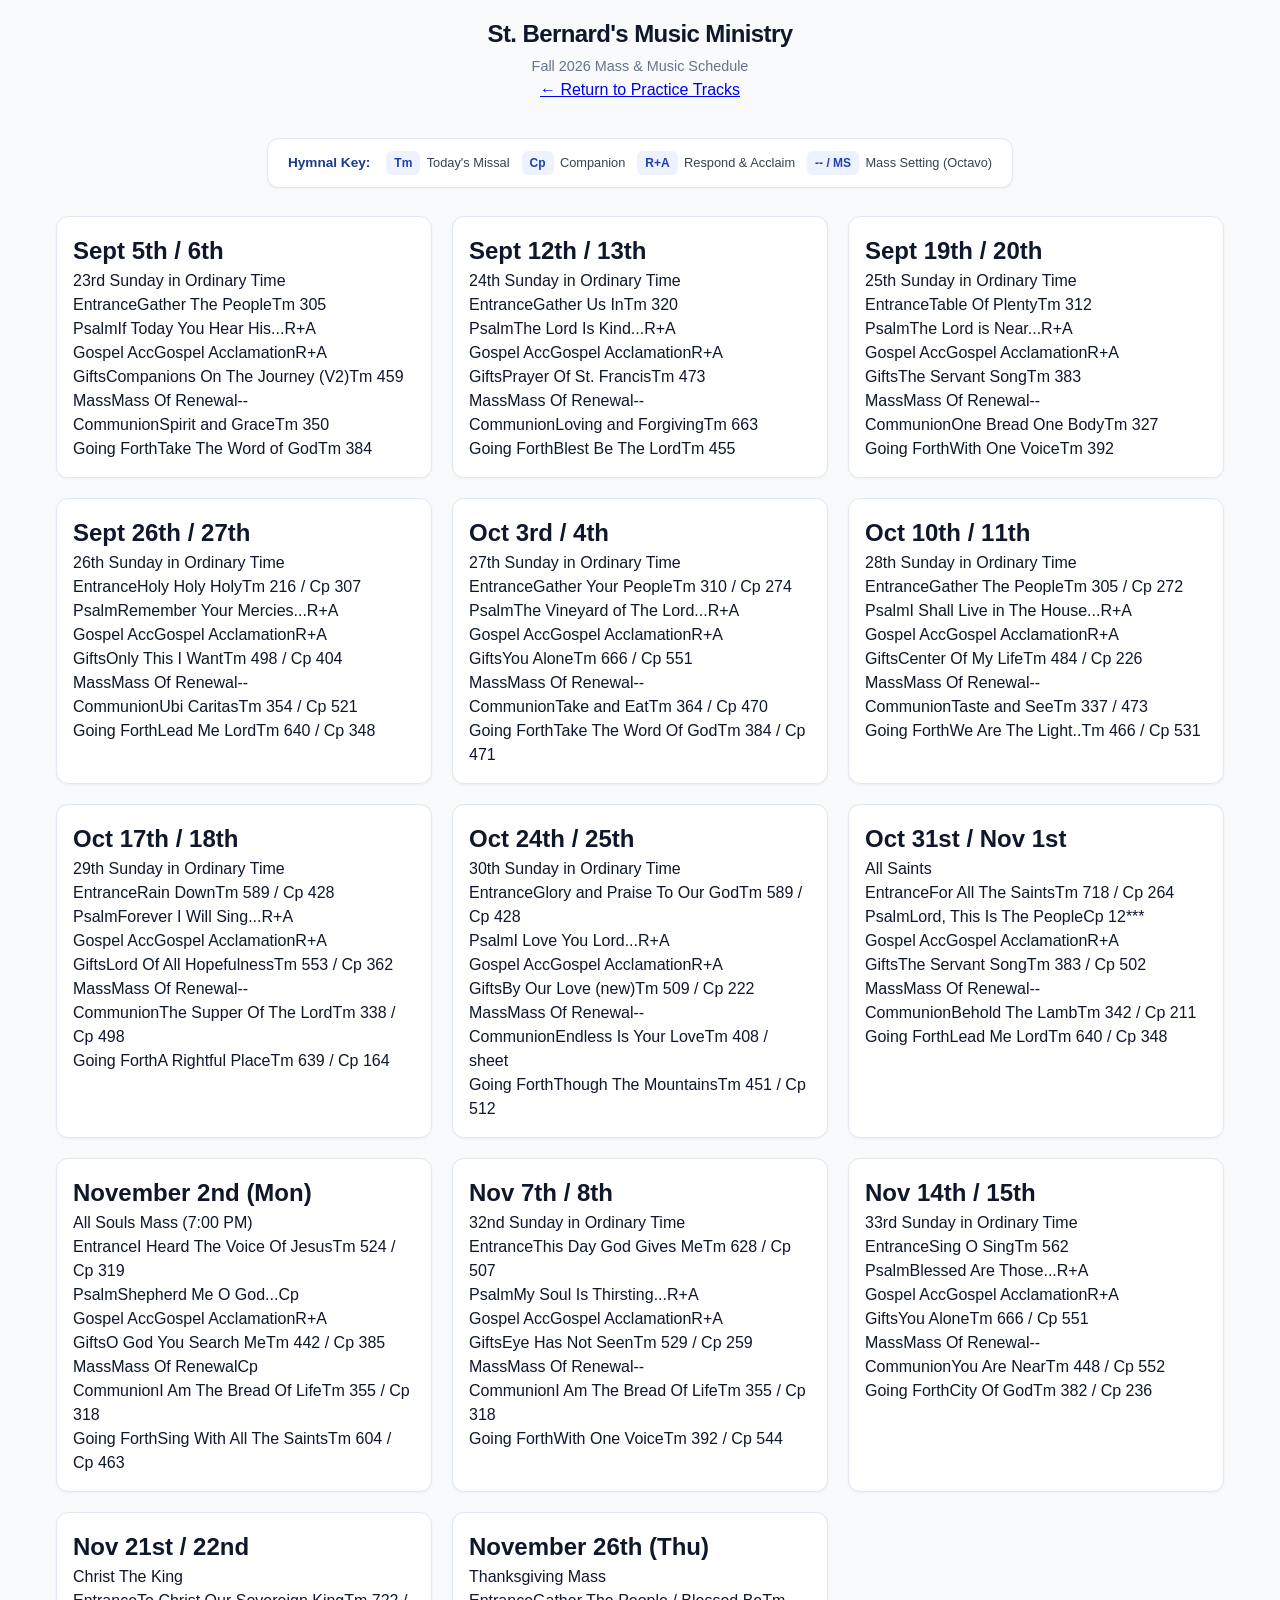
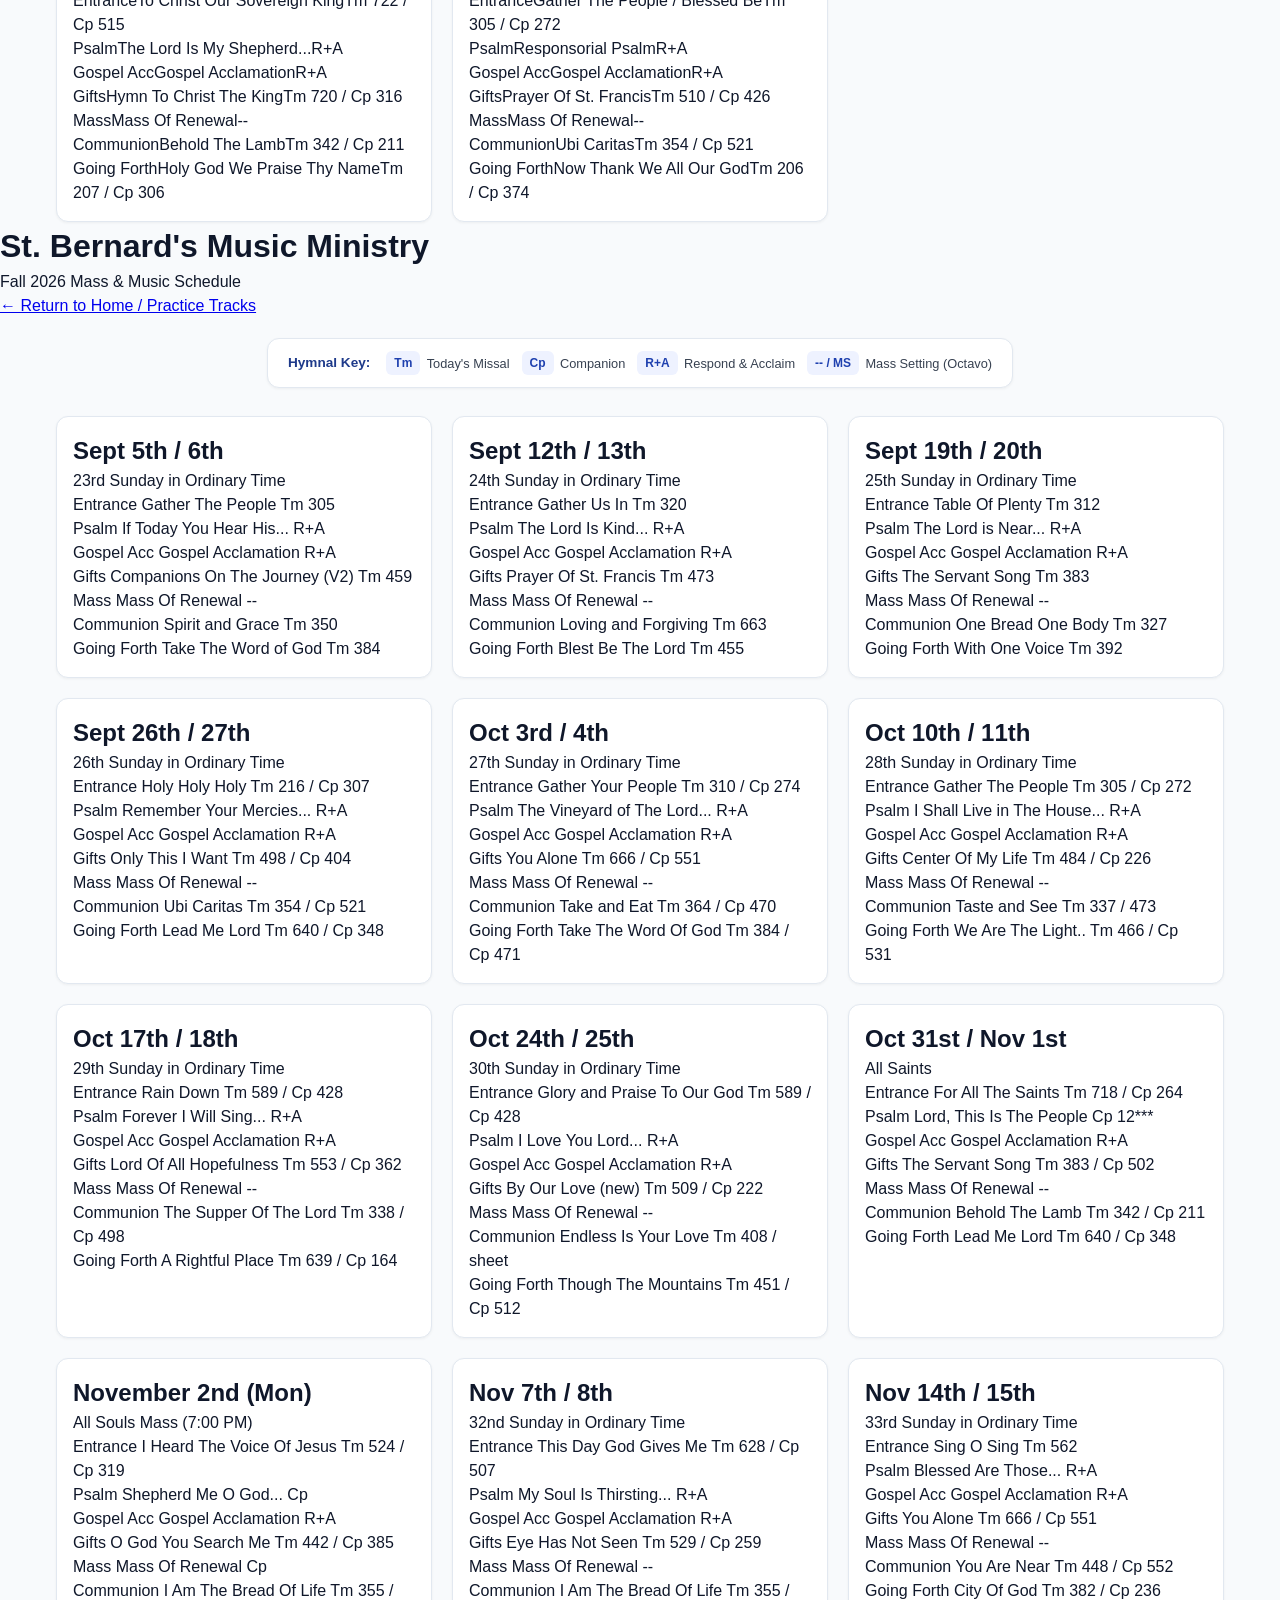
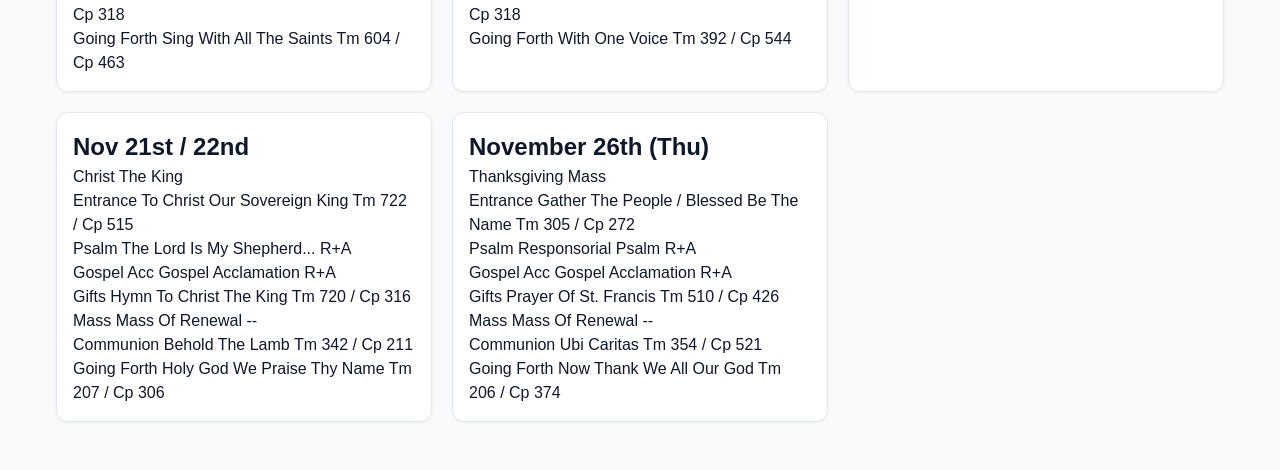
==== commit 10a03a2b: "Update Fall 2026 Mass Schedule and styles Added a link to the stylesheet and updated the mass schedu" ====
--- a/mass-schedule.html
+++ b/mass-schedule.html
@@ -1,4 +1,289 @@
 <!DOCTYPE html>
+<html lang="en">
+<head>
+  <meta charset="UTF-8">
+  <meta name="viewport" content="width=device-width, initial-scale=1.0">
+  <title>Fall 2026 Mass Schedule</title>
+  <link rel="stylesheet" href="css/styles.css?v=4">
+</head>
+<body>
+
+  <header class="page-header">
+    <h1>St. Bernard's Music Ministry</h1>
+    <p>Fall 2026 Mass & Music Schedule</p>
+    <div>
+      <a href="index.html" class="home-link">← Return to Practice Tracks</a>
+    </div>
+  </header>
+
+  <div class="hymnal-key-wrapper">
+    <div class="hymnal-key-card">
+      <span class="key-label">Hymnal Key:</span>
+      <div class="key-items">
+        <div class="key-item">
+          <span class="badge">Tm</span>
+          <span class="key-text">Today's Missal</span>
+        </div>
+        <div class="key-item">
+          <span class="badge">Cp</span>
+          <span class="key-text">Companion</span>
+        </div>
+        <div class="key-item">
+          <span class="badge">R+A</span>
+          <span class="key-text">Respond & Acclaim</span>
+        </div>
+        <div class="key-item">
+          <span class="badge">-- / MS</span>
+          <span class="key-text">Mass Setting (Octavo)</span>
+        </div>
+      </div>
+    </div>
+  </div>
+
+  <div class="grid-container">
+
+    <!-- Weekend 1 -->
+    <div class="weekend-card">
+      <div class="card-header">
+        <h2>Sept 5th / 6th</h2>
+        <div class="liturgical-title">23rd Sunday in Ordinary Time</div>
+      </div>
+      <div class="song-list">
+        <div class="song-item"><span class="part-name">Entrance</span><span class="song-title">Gather The People</span><span class="hymnal-ref">Tm 305</span></div>
+        <div class="song-item"><span class="part-name">Psalm</span><span class="song-title">If Today You Hear His...</span><span class="hymnal-ref">R+A</span></div>
+        <div class="song-item"><span class="part-name">Gospel Acc</span><span class="song-title">Gospel Acclamation</span><span class="hymnal-ref">R+A</span></div>
+        <div class="song-item"><span class="part-name">Gifts</span><span class="song-title">Companions On The Journey (V2)</span><span class="hymnal-ref">Tm 459</span></div>
+        <div class="song-item"><span class="part-name">Mass</span><span class="song-title">Mass Of Renewal</span><span class="hymnal-ref">--</span></div>
+        <div class="song-item"><span class="part-name">Communion</span><span class="song-title">Spirit and Grace</span><span class="hymnal-ref">Tm 350</span></div>
+        <div class="song-item"><span class="part-name">Going Forth</span><span class="song-title">Take The Word of God</span><span class="hymnal-ref">Tm 384</span></div>
+      </div>
+    </div>
+
+    <!-- Weekend 2 -->
+    <div class="weekend-card">
+      <div class="card-header">
+        <h2>Sept 12th / 13th</h2>
+        <div class="liturgical-title">24th Sunday in Ordinary Time</div>
+      </div>
+      <div class="song-list">
+        <div class="song-item"><span class="part-name">Entrance</span><span class="song-title">Gather Us In</span><span class="hymnal-ref">Tm 320</span></div>
+        <div class="song-item"><span class="part-name">Psalm</span><span class="song-title">The Lord Is Kind...</span><span class="hymnal-ref">R+A</span></div>
+        <div class="song-item"><span class="part-name">Gospel Acc</span><span class="song-title">Gospel Acclamation</span><span class="hymnal-ref">R+A</span></div>
+        <div class="song-item"><span class="part-name">Gifts</span><span class="song-title">Prayer Of St. Francis</span><span class="hymnal-ref">Tm 473</span></div>
+        <div class="song-item"><span class="part-name">Mass</span><span class="song-title">Mass Of Renewal</span><span class="hymnal-ref">--</span></div>
+        <div class="song-item"><span class="part-name">Communion</span><span class="song-title">Loving and Forgiving</span><span class="hymnal-ref">Tm 663</span></div>
+        <div class="song-item"><span class="part-name">Going Forth</span><span class="song-title">Blest Be The Lord</span><span class="hymnal-ref">Tm 455</span></div>
+      </div>
+    </div>
+
+    <!-- Weekend 3 -->
+    <div class="weekend-card">
+      <div class="card-header">
+        <h2>Sept 19th / 20th</h2>
+        <div class="liturgical-title">25th Sunday in Ordinary Time</div>
+      </div>
+      <div class="song-list">
+        <div class="song-item"><span class="part-name">Entrance</span><span class="song-title">Table Of Plenty</span><span class="hymnal-ref">Tm 312</span></div>
+        <div class="song-item"><span class="part-name">Psalm</span><span class="song-title">The Lord is Near...</span><span class="hymnal-ref">R+A</span></div>
+        <div class="song-item"><span class="part-name">Gospel Acc</span><span class="song-title">Gospel Acclamation</span><span class="hymnal-ref">R+A</span></div>
+        <div class="song-item"><span class="part-name">Gifts</span><span class="song-title">The Servant Song</span><span class="hymnal-ref">Tm 383</span></div>
+        <div class="song-item"><span class="part-name">Mass</span><span class="song-title">Mass Of Renewal</span><span class="hymnal-ref">--</span></div>
+        <div class="song-item"><span class="part-name">Communion</span><span class="song-title">One Bread One Body</span><span class="hymnal-ref">Tm 327</span></div>
+        <div class="song-item"><span class="part-name">Going Forth</span><span class="song-title">With One Voice</span><span class="hymnal-ref">Tm 392</span></div>
+      </div>
+    </div>
+
+    <!-- Weekend 4 -->
+    <div class="weekend-card">
+      <div class="card-header">
+        <h2>Sept 26th / 27th</h2>
+        <div class="liturgical-title">26th Sunday in Ordinary Time</div>
+      </div>
+      <div class="song-list">
+        <div class="song-item"><span class="part-name">Entrance</span><span class="song-title">Holy Holy Holy</span><span class="hymnal-ref">Tm 216 / Cp 307</span></div>
+        <div class="song-item"><span class="part-name">Psalm</span><span class="song-title">Remember Your Mercies...</span><span class="hymnal-ref">R+A</span></div>
+        <div class="song-item"><span class="part-name">Gospel Acc</span><span class="song-title">Gospel Acclamation</span><span class="hymnal-ref">R+A</span></div>
+        <div class="song-item"><span class="part-name">Gifts</span><span class="song-title">Only This I Want</span><span class="hymnal-ref">Tm 498 / Cp 404</span></div>
+        <div class="song-item"><span class="part-name">Mass</span><span class="song-title">Mass Of Renewal</span><span class="hymnal-ref">--</span></div>
+        <div class="song-item"><span class="part-name">Communion</span><span class="song-title">Ubi Caritas</span><span class="hymnal-ref">Tm 354 / Cp 521</span></div>
+        <div class="song-item"><span class="part-name">Going Forth</span><span class="song-title">Lead Me Lord</span><span class="hymnal-ref">Tm 640 / Cp 348</span></div>
+      </div>
+    </div>
+
+    <!-- Weekend 5 -->
+    <div class="weekend-card">
+      <div class="card-header">
+        <h2>Oct 3rd / 4th</h2>
+        <div class="liturgical-title">27th Sunday in Ordinary Time</div>
+      </div>
+      <div class="song-list">
+        <div class="song-item"><span class="part-name">Entrance</span><span class="song-title">Gather Your People</span><span class="hymnal-ref">Tm 310 / Cp 274</span></div>
+        <div class="song-item"><span class="part-name">Psalm</span><span class="song-title">The Vineyard of The Lord...</span><span class="hymnal-ref">R+A</span></div>
+        <div class="song-item"><span class="part-name">Gospel Acc</span><span class="song-title">Gospel Acclamation</span><span class="hymnal-ref">R+A</span></div>
+        <div class="song-item"><span class="part-name">Gifts</span><span class="song-title">You Alone</span><span class="hymnal-ref">Tm 666 / Cp 551</span></div>
+        <div class="song-item"><span class="part-name">Mass</span><span class="song-title">Mass Of Renewal</span><span class="hymnal-ref">--</span></div>
+        <div class="song-item"><span class="part-name">Communion</span><span class="song-title">Take and Eat</span><span class="hymnal-ref">Tm 364 / Cp 470</span></div>
+        <div class="song-item"><span class="part-name">Going Forth</span><span class="song-title">Take The Word Of God</span><span class="hymnal-ref">Tm 384 / Cp 471</span></div>
+      </div>
+    </div>
+
+    <!-- Weekend 6 -->
+    <div class="weekend-card">
+      <div class="card-header">
+        <h2>Oct 10th / 11th</h2>
+        <div class="liturgical-title">28th Sunday in Ordinary Time</div>
+      </div>
+      <div class="song-list">
+        <div class="song-item"><span class="part-name">Entrance</span><span class="song-title">Gather The People</span><span class="hymnal-ref">Tm 305 / Cp 272</span></div>
+        <div class="song-item"><span class="part-name">Psalm</span><span class="song-title">I Shall Live in The House...</span><span class="hymnal-ref">R+A</span></div>
+        <div class="song-item"><span class="part-name">Gospel Acc</span><span class="song-title">Gospel Acclamation</span><span class="hymnal-ref">R+A</span></div>
+        <div class="song-item"><span class="part-name">Gifts</span><span class="song-title">Center Of My Life</span><span class="hymnal-ref">Tm 484 / Cp 226</span></div>
+        <div class="song-item"><span class="part-name">Mass</span><span class="song-title">Mass Of Renewal</span><span class="hymnal-ref">--</span></div>
+        <div class="song-item"><span class="part-name">Communion</span><span class="song-title">Taste and See</span><span class="hymnal-ref">Tm 337 / 473</span></div>
+        <div class="song-item"><span class="part-name">Going Forth</span><span class="song-title">We Are The Light..</span><span class="hymnal-ref">Tm 466 / Cp 531</span></div>
+      </div>
+    </div>
+
+    <!-- Weekend 7 -->
+    <div class="weekend-card">
+      <div class="card-header">
+        <h2>Oct 17th / 18th</h2>
+        <div class="liturgical-title">29th Sunday in Ordinary Time</div>
+      </div>
+      <div class="song-list">
+        <div class="song-item"><span class="part-name">Entrance</span><span class="song-title">Rain Down</span><span class="hymnal-ref">Tm 589 / Cp 428</span></div>
+        <div class="song-item"><span class="part-name">Psalm</span><span class="song-title">Forever I Will Sing...</span><span class="hymnal-ref">R+A</span></div>
+        <div class="song-item"><span class="part-name">Gospel Acc</span><span class="song-title">Gospel Acclamation</span><span class="hymnal-ref">R+A</span></div>
+        <div class="song-item"><span class="part-name">Gifts</span><span class="song-title">Lord Of All Hopefulness</span><span class="hymnal-ref">Tm 553 / Cp 362</span></div>
+        <div class="song-item"><span class="part-name">Mass</span><span class="song-title">Mass Of Renewal</span><span class="hymnal-ref">--</span></div>
+        <div class="song-item"><span class="part-name">Communion</span><span class="song-title">The Supper Of The Lord</span><span class="hymnal-ref">Tm 338 / Cp 498</span></div>
+        <div class="song-item"><span class="part-name">Going Forth</span><span class="song-title">A Rightful Place</span><span class="hymnal-ref">Tm 639 / Cp 164</span></div>
+      </div>
+    </div>
+
+    <!-- Weekend 8 -->
+    <div class="weekend-card">
+      <div class="card-header">
+        <h2>Oct 24th / 25th</h2>
+        <div class="liturgical-title">30th Sunday in Ordinary Time</div>
+      </div>
+      <div class="song-list">
+        <div class="song-item"><span class="part-name">Entrance</span><span class="song-title">Glory and Praise To Our God</span><span class="hymnal-ref">Tm 589 / Cp 428</span></div>
+        <div class="song-item"><span class="part-name">Psalm</span><span class="song-title">I Love You Lord...</span><span class="hymnal-ref">R+A</span></div>
+        <div class="song-item"><span class="part-name">Gospel Acc</span><span class="song-title">Gospel Acclamation</span><span class="hymnal-ref">R+A</span></div>
+        <div class="song-item"><span class="part-name">Gifts</span><span class="song-title">By Our Love (new)</span><span class="hymnal-ref">Tm 509 / Cp 222</span></div>
+        <div class="song-item"><span class="part-name">Mass</span><span class="song-title">Mass Of Renewal</span><span class="hymnal-ref">--</span></div>
+        <div class="song-item"><span class="part-name">Communion</span><span class="song-title">Endless Is Your Love</span><span class="hymnal-ref">Tm 408 / sheet</span></div>
+        <div class="song-item"><span class="part-name">Going Forth</span><span class="song-title">Though The Mountains</span><span class="hymnal-ref">Tm 451 / Cp 512</span></div>
+      </div>
+    </div>
+
+    <!-- Weekend 9 -->
+    <div class="weekend-card">
+      <div class="card-header">
+        <h2>Oct 31st / Nov 1st</h2>
+        <div class="liturgical-title">All Saints</div>
+      </div>
+      <div class="song-list">
+        <div class="song-item"><span class="part-name">Entrance</span><span class="song-title">For All The Saints</span><span class="hymnal-ref">Tm 718 / Cp 264</span></div>
+        <div class="song-item"><span class="part-name">Psalm</span><span class="song-title">Lord, This Is The People</span><span class="hymnal-ref">Cp 12***</span></div>
+        <div class="song-item"><span class="part-name">Gospel Acc</span><span class="song-title">Gospel Acclamation</span><span class="hymnal-ref">R+A</span></div>
+        <div class="song-item"><span class="part-name">Gifts</span><span class="song-title">The Servant Song</span><span class="hymnal-ref">Tm 383 / Cp 502</span></div>
+        <div class="song-item"><span class="part-name">Mass</span><span class="song-title">Mass Of Renewal</span><span class="hymnal-ref">--</span></div>
+        <div class="song-item"><span class="part-name">Communion</span><span class="song-title">Behold The Lamb</span><span class="hymnal-ref">Tm 342 / Cp 211</span></div>
+        <div class="song-item"><span class="part-name">Going Forth</span><span class="song-title">Lead Me Lord</span><span class="hymnal-ref">Tm 640 / Cp 348</span></div>
+      </div>
+    </div>
+
+    <!-- Special Event: All Souls -->
+    <div class="weekend-card">
+      <div class="card-header">
+        <h2>November 2nd (Mon)</h2>
+        <div class="liturgical-title">All Souls Mass (7:00 PM)</div>
+      </div>
+      <div class="song-list">
+        <div class="song-item"><span class="part-name">Entrance</span><span class="song-title">I Heard The Voice Of Jesus</span><span class="hymnal-ref">Tm 524 / Cp 319</span></div>
+        <div class="song-item"><span class="part-name">Psalm</span><span class="song-title">Shepherd Me O God...</span><span class="hymnal-ref">Cp</span></div>
+        <div class="song-item"><span class="part-name">Gospel Acc</span><span class="song-title">Gospel Acclamation</span><span class="hymnal-ref">R+A</span></div>
+        <div class="song-item"><span class="part-name">Gifts</span><span class="song-title">O God You Search Me</span><span class="hymnal-ref">Tm 442 / Cp 385</span></div>
+        <div class="song-item"><span class="part-name">Mass</span><span class="song-title">Mass Of Renewal</span><span class="hymnal-ref">Cp</span></div>
+        <div class="song-item"><span class="part-name">Communion</span><span class="song-title">I Am The Bread Of Life</span><span class="hymnal-ref">Tm 355 / Cp 318</span></div>
+        <div class="song-item"><span class="part-name">Going Forth</span><span class="song-title">Sing With All The Saints</span><span class="hymnal-ref">Tm 604 / Cp 463</span></div>
+      </div>
+    </div>
+
+    <!-- Weekend 10 -->
+    <div class="weekend-card">
+      <div class="card-header">
+        <h2>Nov 7th / 8th</h2>
+        <div class="liturgical-title">32nd Sunday in Ordinary Time</div>
+      </div>
+      <div class="song-list">
+        <div class="song-item"><span class="part-name">Entrance</span><span class="song-title">This Day God Gives Me</span><span class="hymnal-ref">Tm 628 / Cp 507</span></div>
+        <div class="song-item"><span class="part-name">Psalm</span><span class="song-title">My Soul Is Thirsting...</span><span class="hymnal-ref">R+A</span></div>
+        <div class="song-item"><span class="part-name">Gospel Acc</span><span class="song-title">Gospel Acclamation</span><span class="hymnal-ref">R+A</span></div>
+        <div class="song-item"><span class="part-name">Gifts</span><span class="song-title">Eye Has Not Seen</span><span class="hymnal-ref">Tm 529 / Cp 259</span></div>
+        <div class="song-item"><span class="part-name">Mass</span><span class="song-title">Mass Of Renewal</span><span class="hymnal-ref">--</span></div>
+        <div class="song-item"><span class="part-name">Communion</span><span class="song-title">I Am The Bread Of Life</span><span class="hymnal-ref">Tm 355 / Cp 318</span></div>
+        <div class="song-item"><span class="part-name">Going Forth</span><span class="song-title">With One Voice</span><span class="hymnal-ref">Tm 392 / Cp 544</span></div>
+      </div>
+    </div>
+
+    <!-- Weekend 11 -->
+    <div class="weekend-card">
+      <div class="card-header">
+        <h2>Nov 14th / 15th</h2>
+        <div class="liturgical-title">33rd Sunday in Ordinary Time</div>
+      </div>
+      <div class="song-list">
+        <div class="song-item"><span class="part-name">Entrance</span><span class="song-title">Sing O Sing</span><span class="hymnal-ref">Tm 562</span></div>
+        <div class="song-item"><span class="part-name">Psalm</span><span class="song-title">Blessed Are Those...</span><span class="hymnal-ref">R+A</span></div>
+        <div class="song-item"><span class="part-name">Gospel Acc</span><span class="song-title">Gospel Acclamation</span><span class="hymnal-ref">R+A</span></div>
+        <div class="song-item"><span class="part-name">Gifts</span><span class="song-title">You Alone</span><span class="hymnal-ref">Tm 666 / Cp 551</span></div>
+        <div class="song-item"><span class="part-name">Mass</span><span class="song-title">Mass Of Renewal</span><span class="hymnal-ref">--</span></div>
+        <div class="song-item"><span class="part-name">Communion</span><span class="song-title">You Are Near</span><span class="hymnal-ref">Tm 448 / Cp 552</span></div>
+        <div class="song-item"><span class="part-name">Going Forth</span><span class="song-title">City Of God</span><span class="hymnal-ref">Tm 382 / Cp 236</span></div>
+      </div>
+    </div>
+
+    <!-- Weekend 12 -->
+    <div class="weekend-card">
+      <div class="card-header">
+        <h2>Nov 21st / 22nd</h2>
+        <div class="liturgical-title">Christ The King</div>
+      </div>
+      <div class="song-list">
+        <div class="song-item"><span class="part-name">Entrance</span><span class="song-title">To Christ Our Sovereign King</span><span class="hymnal-ref">Tm 722 / Cp 515</span></div>
+        <div class="song-item"><span class="part-name">Psalm</span><span class="song-title">The Lord Is My Shepherd...</span><span class="hymnal-ref">R+A</span></div>
+        <div class="song-item"><span class="part-name">Gospel Acc</span><span class="song-title">Gospel Acclamation</span><span class="hymnal-ref">R+A</span></div>
+        <div class="song-item"><span class="part-name">Gifts</span><span class="song-title">Hymn To Christ The King</span><span class="hymnal-ref">Tm 720 / Cp 316</span></div>
+        <div class="song-item"><span class="part-name">Mass</span><span class="song-title">Mass Of Renewal</span><span class="hymnal-ref">--</span></div>
+        <div class="song-item"><span class="part-name">Communion</span><span class="song-title">Behold The Lamb</span><span class="hymnal-ref">Tm 342 / Cp 211</span></div>
+        <div class="song-item"><span class="part-name">Going Forth</span><span class="song-title">Holy God We Praise Thy Name</span><span class="hymnal-ref">Tm 207 / Cp 306</span></div>
+      </div>
+    </div>
+
+    <!-- Special Event: Thanksgiving -->
+    <div class="weekend-card">
+      <div class="card-header">
+        <h2>November 26th (Thu)</h2>
+        <div class="liturgical-title">Thanksgiving Mass</div>
+      </div>
+      <div class="song-list">
+        <div class="song-item"><span class="part-name">Entrance</span><span class="song-title">Gather The People / Blessed Be</span><span class="hymnal-ref">Tm 305 / Cp 272</span></div>
+        <div class="song-item"><span class="part-name">Psalm</span><span class="song-title">Responsorial Psalm</span><span class="hymnal-ref">R+A</span></div>
+        <div class="song-item"><span class="part-name">Gospel Acc</span><span class="song-title">Gospel Acclamation</span><span class="hymnal-ref">R+A</span></div>
+        <div class="song-item"><span class="part-name">Gifts</span><span class="song-title">Prayer Of St. Francis</span><span class="hymnal-ref">Tm 510 / Cp 426</span></div>
+        <div class="song-item"><span class="part-name">Mass</span><span class="song-title">Mass Of Renewal</span><span class="hymnal-ref">--</span></div>
+        <div class="song-item"><span class="part-name">Communion</span><span class="song-title">Ubi Caritas</span><span class="hymnal-ref">Tm 354 / Cp 521</span></div>
+        <div class="song-item"><span class="part-name">Going Forth</span><span class="song-title">Now Thank We All Our God</span><span class="hymnal-ref">Tm 206 / Cp 374</span></div>
+      </div>
+    </div>
+
+  </div>
+
+</body>
+</html><!DOCTYPE html>
 <html lang="en">
 <head>
   <meta charset="UTF-8">
--- a/css/styles.css
+++ b/css/styles.css
@@ -25,44 +25,415 @@
   padding-bottom: 3rem;
 }
 
-header {
+/* Header & Banner */
+.header-banner {
+  width: 100%;
+  max-width: 800px;
+  margin: 1rem auto 0 auto;
+  padding: 0 1rem;
+}
+
+.header-banner img {
+  width: 100%;
+  height: auto;
+  border-radius: var(--radius);
+  box-shadow: var(--shadow-md);
+  display: block;
+}
+
+.page-header {
   text-align: center;
-  padding: 2rem 1rem 1rem 1rem;
-}
-
-header h1 {
-  font-size: 1.8rem;
-  font-weight: 700;
-  color: #1e3a8a;
-}
-
-header p.subtitle {
+  padding: 1rem;
+}
+
+.page-header h1 {
+  font-size: 1.5rem;
+  font-weight: 700;
+  color: var(--primary);
+  letter-spacing: -0.025em;
+}
+
+.page-header p {
   color: var(--text-muted);
+  font-size: 0.9rem;
+  margin-top: 0.25rem;
+}
+
+.container {
+  max-width: 800px;
+  margin: 0 auto;
+  padding: 0 1rem;
+}
+
+/* Search & Filter Controls */
+.search-container {
+  display: flex;
+  flex-direction: column;
+  gap: 0.85rem;
+}
+
+#searchInput {
+  width: 100%;
+  padding: 0.65rem 1rem;
+  border: 1px solid var(--border);
+  border-radius: 8px;
   font-size: 0.95rem;
-  margin-top: 0.25rem;
+  outline: none;
+  background: #ffffff;
+}
+
+.filter-group {
+  display: flex;
+  align-items: center;
+  justify-content: center;
+  gap: 0.4rem;
+  flex-wrap: wrap;
+}
+
+.filter-label {
+  font-size: 0.75rem;
+  font-weight: 700;
+  color: var(--text-muted);
+  text-transform: uppercase;
+  margin-right: 0.25rem;
+}
+
+.filter-btn {
+  background: transparent;
+  border: 1px solid var(--border);
+  color: var(--text-muted);
+  padding: 0.35rem 0.75rem;
+  border-radius: 20px;
+  cursor: pointer;
+  font-weight: 600;
+  font-size: 0.8rem;
+  transition: all 0.2s ease;
+}
+
+.filter-btn:hover {
+  border-color: var(--primary);
+  color: var(--primary);
+}
+
+.filter-btn.active {
+  background: var(--primary);
+  border-color: var(--primary);
+  color: #ffffff;
+}
+
+.season-btn.active {
+  background: var(--accent);
+  border-color: var(--accent);
+  color: #ffffff;
+}
+
+/* Track Cards */
+.track-list {
+  display: flex;
+  flex-direction: column;
+  gap: 0.85rem;
+}
+
+.track-card {
+  background: var(--card-bg);
+  border: 1px solid var(--border);
+  border-radius: var(--radius);
+  padding: 1rem;
+  box-shadow: var(--shadow-sm);
+}
+
+.track-header {
+  display: flex;
+  justify-content: space-between;
+  align-items: center;
+  flex-wrap: wrap;
+  gap: 0.5rem;
+  margin-bottom: 0.75rem;
+}
+
+.track-title {
+  font-size: 0.95rem;
+  font-weight: 600;
+  color: var(--primary);
+}
+
+.tag-container {
+  display: flex;
+  gap: 0.35rem;
+  flex-wrap: wrap;
+}
+
+.tag {
+  font-size: 0.68rem;
+  font-weight: 700;
+  padding: 0.2rem 0.55rem;
+  border-radius: 6px;
+  text-transform: uppercase;
+}
+
+.tag-soprano { background-color: #dbeafe; color: #1e40af; }
+.tag-alto { background-color: #f3e8ff; color: #6b21a8; }
+.tag-tenor { background-color: #dcfce7; color: #166534; }
+.tag-bass { background-color: #ffedd5; color: #9a3412; }
+.tag-full { background-color: #f1f5f9; color: #475569; }
+
+audio {
+  width: 100%;
+  height: 40px;
+  border-radius: 8px;
+}
+
+/* Navigation Bar */
+.main-nav {
+  background-color: var(--card-bg);
+  border-bottom: 1px solid var(--border);
+  position: sticky;
+  top: 0;
+  z-index: 1000;
+  box-shadow: var(--shadow-sm);
+}
+
+.nav-container {
+  max-width: 800px;
+  margin: 0 auto;
+  padding: 0.75rem 1rem;
+  display: flex;
+  justify-content: space-between;
+  align-items: center;
+}
+
+.nav-logo {
+  font-weight: 700;
+  font-size: 1.1rem;
+  color: var(--primary);
+  text-decoration: none;
+}
+
+.nav-links {
+  display: flex;
+  list-style: none;
+  gap: 1.25rem;
+  margin: 0;
+  padding: 0;
+}
+
+.nav-item {
+  color: var(--text-main);
+  text-decoration: none;
+  font-weight: 500;
+  padding: 0.4rem 0.75rem;
+  border-radius: var(--radius);
 }
 
 /* ==========================================================================
-   Hymnal Key Styles
+   Hymnal Key & Mass Schedule Styles
    ========================================================================== */
 
 .hymnal-key-wrapper {
   width: 100%;
   display: flex;
   justify-content: center;
-  margin: 1.5rem 0 2rem 0;
-  padding: 0 1rem;
+  margin: 1.25rem 0 1.75rem 0;
+  padding: 0 0.5rem;
 }
 
 .hymnal-key-card {
   display: inline-flex;
   align-items: center;
-  gap: 1.25rem;
+  gap: 1rem;
   background-color: #ffffff;
   border: 1px solid var(--border);
   border-radius: var(--radius);
+  padding: 0.75rem 1.25rem;
+  box-shadow: var(--shadow-sm);
+  max-width: 100%;
+}
+
+.key-label {
+  font-weight: 700;
+  color: #1e3a8a;
+  font-size: 0.85rem;
+  white-space: nowrap;
+}
+
+.key-items {
+  display: flex;
+  flex-wrap: wrap;
+  align-items: center;
+  gap: 0.75rem;
+}
+
+.key-item {
+  display: flex;
+  align-items: center;
+  gap: 0.4rem;
+}
+
+.badge {
+  display: inline-block;
+  padding: 0.2rem 0.5rem;
+  font-size: 0.75rem;
+  font-weight: 700;
+  border-radius: 6px;
+  background-color: #eef2ff;
+  color: #1e40af;
+}
+
+.key-text {
+  font-size: 0.8rem;
+  color: #374151;
+}
+
+/* Schedule Grid */
+.grid-container {
+  display: grid;
+  grid-template-columns: repeat(auto-fit, minmax(280px, 1fr));
+  gap: 1.25rem;
+  max-width: 1200px;
+  margin: 0 auto;
+  padding: 0 1rem;
+}
+
+.weekend-card {
+  background: var(--card-bg);
+  border: 1px solid var(--border);
+  border-radius: var(--radius);
+  padding: 1rem;
+  box-shadow: var(--shadow-sm);
+}
+
+/* ==========================================================================
+   Mobile Responsive Adjustments
+   ========================================================================== */
+
+@media (max-width: 640px) {
+  body {
+    padding-bottom: 1.5rem;
+  }
+
+  .header-banner {
+    padding: 0 0.5rem;
+  }
+
+  .container {
+    padding: 0 0.75rem;
+  }
+
+  .filter-group {
+    justify-content: flex-start;
+  }
+
+  .filter-btn {
+    padding: 0.3rem 0.6rem;
+    font-size: 0.75rem;
+  }
+
+  .hymnal-key-card {
+    flex-direction: column;
+    align-items: flex-start;
+    gap: 0.6rem;
+    width: 100%;
+  }
+
+  .grid-container {
+    grid-template-columns: 1fr;
+    padding: /* Header alignment */
+header {
+  text-align: center;
+  margin-bottom: 24px;
+}
+
+header h1 {
+  font-size: 1.8rem;
+  color: #1e3a8a;
+  margin-bottom: 4px;
+}
+
+header p.subtitle {
+  color: #64748b;
+  font-size: 0.95rem;
+}
+
+/* Force each song item into its own row with flexbox alignment js*/
+.song-list {
+  display: flex;
+  flex-direction: column;
+  gap: 8px;
+  margin-top: 12px;
+}
+
+.song-item {
+  display: flex;
+  justify-content: space-between;
+  align-items: center;
+  padding: 6px 0;
+  border-bottom: 1px solid #f1f5f9;
+  font-size: 0.88rem;
+  gap: 8px;
+}
+
+.song-item:last-child {
+  border-bottom: none;
+}
+
+.part-name {
+  font-weight: 700;
+  width: 95px;
+  color: #1e40af;
+  font-size: 0.75rem;
+  text-transform: uppercase;
+  flex-shrink: 0;
+}
+
+.song-title {
+  flex: 1;
+  color: #0f172a;
+  font-weight: 500;
+}
+
+.hymnal-ref {
+  font-size: 0.75rem;
+  font-weight: 600;
+  color: #475569;
+  background: #f1f5f9;
+  padding: 2px 6px;
+  border-radius: 4px;
+  white-space: nowrap;
+  flex-shrink: 0;
+}/* ==========================================================================
+   Mass Schedule Specific Styles
+   ========================================================================== */
+
+/* Page Header Link */
+.home-link {
+  display: inline-flex;
+  align-items: center;
+  gap: 6px;
+  color: #2563eb;
+  font-weight: 600;
+  font-size: 0.9rem;
+  text-decoration: none;
+  margin-top: 10px;
+}
+
+/* Hymnal Key Legend */
+.hymnal-key-wrapper {
+  width: 100%;
+  display: flex;
+  justify-content: center;
+  margin: 1.25rem 0 1.75rem 0;
+  padding: 0 1rem;
+}
+
+.hymnal-key-card {
+  display: inline-flex;
+  align-items: center;
+  gap: 1.25rem;
+  background-color: #ffffff;
+  border: 1px solid var(--border, #e2e8f0);
+  border-radius: var(--radius, 12px);
   padding: 0.75rem 1.5rem;
-  box-shadow: var(--shadow-sm);
+  box-shadow: var(--shadow-sm, 0 1px 3px rgba(0,0,0,0.05));
 }
 
 .key-label {
@@ -100,13 +471,10 @@
   color: #374151;
 }
 
-/* ==========================================================================
-   Mass Schedule Grid & Cards
-   ========================================================================== */
-
+/* Schedule Cards & 3-Column Grid */
 .grid-container {
   display: grid;
-  grid-template-columns: repeat(auto-fit, minmax(300px, 1fr));
+  grid-template-columns: repeat(auto-fit, minmax(320px, 1fr));
   gap: 1.25rem;
   max-width: 1300px;
   margin: 0 auto;
@@ -114,22 +482,11 @@
 }
 
 .weekend-card {
-  background: var(--card-bg);
-  border: 1px solid var(--border);
-  border-radius: var(--radius);
+  background: var(--card-bg, #ffffff);
+  border: 1px solid var(--border, #e2e8f0);
+  border-radius: var(--radius, 12px);
   padding: 1.25rem;
-  box-shadow: var(--shadow-sm);
-  transition: transform 0.2s ease, box-shadow 0.2s ease;
-}
-
-.weekend-card:hover {
-  transform: translateY(-2px);
-  box-shadow: var(--shadow-md);
-}
-
-.weekend-card.special-event {
-  border-color: #93c5fd;
-  background-color: #f0f9ff;
+  box-shadow: var(--shadow-sm, 0 1px 3px rgba(0,0,0,0.05));
 }
 
 .card-header {
@@ -142,30 +499,30 @@
   font-size: 1.15rem;
   font-weight: 700;
   color: #1e40af;
+  margin: 0;
 }
 
 .liturgical-title {
   font-size: 0.85rem;
-  color: var(--text-muted);
+  color: var(--text-muted, #64748b);
   font-style: italic;
   margin-top: 0.15rem;
 }
 
-/* Song Rows inside Cards */
 .song-list {
   display: flex;
   flex-direction: column;
-  gap: 0.5rem;
+  gap: 8px;
+  margin-top: 12px;
 }
 
 .song-item {
-  display: flex;
-  justify-content: space-between;
-  align-items: center;
-  padding: 0.4rem 0;
+  display: grid;
+  grid-template-columns: 110px 1fr 80px;
+  align-items: center;
+  padding: 6px 0;
   border-bottom: 1px solid #f1f5f9;
-  font-size: 0.9rem;
-  gap: 0.5rem;
+  gap: 8px;
 }
 
 .song-item:last-child {
@@ -174,35 +531,23 @@
 
 .part-name {
   font-weight: 700;
-  width: 90px;
-  color: #1e3a8a;
+  color: #1e40af;
   font-size: 0.75rem;
   text-transform: uppercase;
-  flex-shrink: 0;
+  text-align: left;
 }
 
 .song-title {
-  flex: 1;
-  color: var(--text-main);
+  color: #0f172a;
   font-weight: 500;
+  font-size: 0.9rem;
+  text-align: left;
 }
 
 .hymnal-ref {
-  font-size: 0.75rem;
+  font-size: 0.8rem;
   font-weight: 600;
   color: #475569;
-  background: #eef2ff;
-  padding: 0.2rem 0.5rem;
-  border-radius: 4px;
+  text-align: right;
   white-space: nowrap;
-  flex-shrink: 0;
-}
-
-/* Mobile Responsiveness */
-@media (max-width: 640px) {
-  .hymnal-key-card {
-    flex-direction: column;
-    align-items: flex-start;
-    gap: 0.75rem;
-  }
-}
+}
--- a/css/styles.css
+++ b/css/styles.css
@@ -25,44 +25,415 @@
   padding-bottom: 3rem;
 }
 
-header {
+/* Header & Banner */
+.header-banner {
+  width: 100%;
+  max-width: 800px;
+  margin: 1rem auto 0 auto;
+  padding: 0 1rem;
+}
+
+.header-banner img {
+  width: 100%;
+  height: auto;
+  border-radius: var(--radius);
+  box-shadow: var(--shadow-md);
+  display: block;
+}
+
+.page-header {
   text-align: center;
-  padding: 2rem 1rem 1rem 1rem;
-}
-
-header h1 {
-  font-size: 1.8rem;
-  font-weight: 700;
-  color: #1e3a8a;
-}
-
-header p.subtitle {
+  padding: 1rem;
+}
+
+.page-header h1 {
+  font-size: 1.5rem;
+  font-weight: 700;
+  color: var(--primary);
+  letter-spacing: -0.025em;
+}
+
+.page-header p {
   color: var(--text-muted);
+  font-size: 0.9rem;
+  margin-top: 0.25rem;
+}
+
+.container {
+  max-width: 800px;
+  margin: 0 auto;
+  padding: 0 1rem;
+}
+
+/* Search & Filter Controls */
+.search-container {
+  display: flex;
+  flex-direction: column;
+  gap: 0.85rem;
+}
+
+#searchInput {
+  width: 100%;
+  padding: 0.65rem 1rem;
+  border: 1px solid var(--border);
+  border-radius: 8px;
   font-size: 0.95rem;
-  margin-top: 0.25rem;
+  outline: none;
+  background: #ffffff;
+}
+
+.filter-group {
+  display: flex;
+  align-items: center;
+  justify-content: center;
+  gap: 0.4rem;
+  flex-wrap: wrap;
+}
+
+.filter-label {
+  font-size: 0.75rem;
+  font-weight: 700;
+  color: var(--text-muted);
+  text-transform: uppercase;
+  margin-right: 0.25rem;
+}
+
+.filter-btn {
+  background: transparent;
+  border: 1px solid var(--border);
+  color: var(--text-muted);
+  padding: 0.35rem 0.75rem;
+  border-radius: 20px;
+  cursor: pointer;
+  font-weight: 600;
+  font-size: 0.8rem;
+  transition: all 0.2s ease;
+}
+
+.filter-btn:hover {
+  border-color: var(--primary);
+  color: var(--primary);
+}
+
+.filter-btn.active {
+  background: var(--primary);
+  border-color: var(--primary);
+  color: #ffffff;
+}
+
+.season-btn.active {
+  background: var(--accent);
+  border-color: var(--accent);
+  color: #ffffff;
+}
+
+/* Track Cards */
+.track-list {
+  display: flex;
+  flex-direction: column;
+  gap: 0.85rem;
+}
+
+.track-card {
+  background: var(--card-bg);
+  border: 1px solid var(--border);
+  border-radius: var(--radius);
+  padding: 1rem;
+  box-shadow: var(--shadow-sm);
+}
+
+.track-header {
+  display: flex;
+  justify-content: space-between;
+  align-items: center;
+  flex-wrap: wrap;
+  gap: 0.5rem;
+  margin-bottom: 0.75rem;
+}
+
+.track-title {
+  font-size: 0.95rem;
+  font-weight: 600;
+  color: var(--primary);
+}
+
+.tag-container {
+  display: flex;
+  gap: 0.35rem;
+  flex-wrap: wrap;
+}
+
+.tag {
+  font-size: 0.68rem;
+  font-weight: 700;
+  padding: 0.2rem 0.55rem;
+  border-radius: 6px;
+  text-transform: uppercase;
+}
+
+.tag-soprano { background-color: #dbeafe; color: #1e40af; }
+.tag-alto { background-color: #f3e8ff; color: #6b21a8; }
+.tag-tenor { background-color: #dcfce7; color: #166534; }
+.tag-bass { background-color: #ffedd5; color: #9a3412; }
+.tag-full { background-color: #f1f5f9; color: #475569; }
+
+audio {
+  width: 100%;
+  height: 40px;
+  border-radius: 8px;
+}
+
+/* Navigation Bar */
+.main-nav {
+  background-color: var(--card-bg);
+  border-bottom: 1px solid var(--border);
+  position: sticky;
+  top: 0;
+  z-index: 1000;
+  box-shadow: var(--shadow-sm);
+}
+
+.nav-container {
+  max-width: 800px;
+  margin: 0 auto;
+  padding: 0.75rem 1rem;
+  display: flex;
+  justify-content: space-between;
+  align-items: center;
+}
+
+.nav-logo {
+  font-weight: 700;
+  font-size: 1.1rem;
+  color: var(--primary);
+  text-decoration: none;
+}
+
+.nav-links {
+  display: flex;
+  list-style: none;
+  gap: 1.25rem;
+  margin: 0;
+  padding: 0;
+}
+
+.nav-item {
+  color: var(--text-main);
+  text-decoration: none;
+  font-weight: 500;
+  padding: 0.4rem 0.75rem;
+  border-radius: var(--radius);
 }
 
 /* ==========================================================================
-   Hymnal Key Styles
+   Hymnal Key & Mass Schedule Styles
    ========================================================================== */
 
 .hymnal-key-wrapper {
   width: 100%;
   display: flex;
   justify-content: center;
-  margin: 1.5rem 0 2rem 0;
-  padding: 0 1rem;
+  margin: 1.25rem 0 1.75rem 0;
+  padding: 0 0.5rem;
 }
 
 .hymnal-key-card {
   display: inline-flex;
   align-items: center;
-  gap: 1.25rem;
+  gap: 1rem;
   background-color: #ffffff;
   border: 1px solid var(--border);
   border-radius: var(--radius);
+  padding: 0.75rem 1.25rem;
+  box-shadow: var(--shadow-sm);
+  max-width: 100%;
+}
+
+.key-label {
+  font-weight: 700;
+  color: #1e3a8a;
+  font-size: 0.85rem;
+  white-space: nowrap;
+}
+
+.key-items {
+  display: flex;
+  flex-wrap: wrap;
+  align-items: center;
+  gap: 0.75rem;
+}
+
+.key-item {
+  display: flex;
+  align-items: center;
+  gap: 0.4rem;
+}
+
+.badge {
+  display: inline-block;
+  padding: 0.2rem 0.5rem;
+  font-size: 0.75rem;
+  font-weight: 700;
+  border-radius: 6px;
+  background-color: #eef2ff;
+  color: #1e40af;
+}
+
+.key-text {
+  font-size: 0.8rem;
+  color: #374151;
+}
+
+/* Schedule Grid */
+.grid-container {
+  display: grid;
+  grid-template-columns: repeat(auto-fit, minmax(280px, 1fr));
+  gap: 1.25rem;
+  max-width: 1200px;
+  margin: 0 auto;
+  padding: 0 1rem;
+}
+
+.weekend-card {
+  background: var(--card-bg);
+  border: 1px solid var(--border);
+  border-radius: var(--radius);
+  padding: 1rem;
+  box-shadow: var(--shadow-sm);
+}
+
+/* ==========================================================================
+   Mobile Responsive Adjustments
+   ========================================================================== */
+
+@media (max-width: 640px) {
+  body {
+    padding-bottom: 1.5rem;
+  }
+
+  .header-banner {
+    padding: 0 0.5rem;
+  }
+
+  .container {
+    padding: 0 0.75rem;
+  }
+
+  .filter-group {
+    justify-content: flex-start;
+  }
+
+  .filter-btn {
+    padding: 0.3rem 0.6rem;
+    font-size: 0.75rem;
+  }
+
+  .hymnal-key-card {
+    flex-direction: column;
+    align-items: flex-start;
+    gap: 0.6rem;
+    width: 100%;
+  }
+
+  .grid-container {
+    grid-template-columns: 1fr;
+    padding: /* Header alignment */
+header {
+  text-align: center;
+  margin-bottom: 24px;
+}
+
+header h1 {
+  font-size: 1.8rem;
+  color: #1e3a8a;
+  margin-bottom: 4px;
+}
+
+header p.subtitle {
+  color: #64748b;
+  font-size: 0.95rem;
+}
+
+/* Force each song item into its own row with flexbox alignment js*/
+.song-list {
+  display: flex;
+  flex-direction: column;
+  gap: 8px;
+  margin-top: 12px;
+}
+
+.song-item {
+  display: flex;
+  justify-content: space-between;
+  align-items: center;
+  padding: 6px 0;
+  border-bottom: 1px solid #f1f5f9;
+  font-size: 0.88rem;
+  gap: 8px;
+}
+
+.song-item:last-child {
+  border-bottom: none;
+}
+
+.part-name {
+  font-weight: 700;
+  width: 95px;
+  color: #1e40af;
+  font-size: 0.75rem;
+  text-transform: uppercase;
+  flex-shrink: 0;
+}
+
+.song-title {
+  flex: 1;
+  color: #0f172a;
+  font-weight: 500;
+}
+
+.hymnal-ref {
+  font-size: 0.75rem;
+  font-weight: 600;
+  color: #475569;
+  background: #f1f5f9;
+  padding: 2px 6px;
+  border-radius: 4px;
+  white-space: nowrap;
+  flex-shrink: 0;
+}/* ==========================================================================
+   Mass Schedule Specific Styles
+   ========================================================================== */
+
+/* Page Header Link */
+.home-link {
+  display: inline-flex;
+  align-items: center;
+  gap: 6px;
+  color: #2563eb;
+  font-weight: 600;
+  font-size: 0.9rem;
+  text-decoration: none;
+  margin-top: 10px;
+}
+
+/* Hymnal Key Legend */
+.hymnal-key-wrapper {
+  width: 100%;
+  display: flex;
+  justify-content: center;
+  margin: 1.25rem 0 1.75rem 0;
+  padding: 0 1rem;
+}
+
+.hymnal-key-card {
+  display: inline-flex;
+  align-items: center;
+  gap: 1.25rem;
+  background-color: #ffffff;
+  border: 1px solid var(--border, #e2e8f0);
+  border-radius: var(--radius, 12px);
   padding: 0.75rem 1.5rem;
-  box-shadow: var(--shadow-sm);
+  box-shadow: var(--shadow-sm, 0 1px 3px rgba(0,0,0,0.05));
 }
 
 .key-label {
@@ -100,13 +471,10 @@
   color: #374151;
 }
 
-/* ==========================================================================
-   Mass Schedule Grid & Cards
-   ========================================================================== */
-
+/* Schedule Cards & 3-Column Grid */
 .grid-container {
   display: grid;
-  grid-template-columns: repeat(auto-fit, minmax(300px, 1fr));
+  grid-template-columns: repeat(auto-fit, minmax(320px, 1fr));
   gap: 1.25rem;
   max-width: 1300px;
   margin: 0 auto;
@@ -114,22 +482,11 @@
 }
 
 .weekend-card {
-  background: var(--card-bg);
-  border: 1px solid var(--border);
-  border-radius: var(--radius);
+  background: var(--card-bg, #ffffff);
+  border: 1px solid var(--border, #e2e8f0);
+  border-radius: var(--radius, 12px);
   padding: 1.25rem;
-  box-shadow: var(--shadow-sm);
-  transition: transform 0.2s ease, box-shadow 0.2s ease;
-}
-
-.weekend-card:hover {
-  transform: translateY(-2px);
-  box-shadow: var(--shadow-md);
-}
-
-.weekend-card.special-event {
-  border-color: #93c5fd;
-  background-color: #f0f9ff;
+  box-shadow: var(--shadow-sm, 0 1px 3px rgba(0,0,0,0.05));
 }
 
 .card-header {
@@ -142,30 +499,30 @@
   font-size: 1.15rem;
   font-weight: 700;
   color: #1e40af;
+  margin: 0;
 }
 
 .liturgical-title {
   font-size: 0.85rem;
-  color: var(--text-muted);
+  color: var(--text-muted, #64748b);
   font-style: italic;
   margin-top: 0.15rem;
 }
 
-/* Song Rows inside Cards */
 .song-list {
   display: flex;
   flex-direction: column;
-  gap: 0.5rem;
+  gap: 8px;
+  margin-top: 12px;
 }
 
 .song-item {
-  display: flex;
-  justify-content: space-between;
-  align-items: center;
-  padding: 0.4rem 0;
+  display: grid;
+  grid-template-columns: 110px 1fr 80px;
+  align-items: center;
+  padding: 6px 0;
   border-bottom: 1px solid #f1f5f9;
-  font-size: 0.9rem;
-  gap: 0.5rem;
+  gap: 8px;
 }
 
 .song-item:last-child {
@@ -174,35 +531,23 @@
 
 .part-name {
   font-weight: 700;
-  width: 90px;
-  color: #1e3a8a;
+  color: #1e40af;
   font-size: 0.75rem;
   text-transform: uppercase;
-  flex-shrink: 0;
+  text-align: left;
 }
 
 .song-title {
-  flex: 1;
-  color: var(--text-main);
+  color: #0f172a;
   font-weight: 500;
+  font-size: 0.9rem;
+  text-align: left;
 }
 
 .hymnal-ref {
-  font-size: 0.75rem;
+  font-size: 0.8rem;
   font-weight: 600;
   color: #475569;
-  background: #eef2ff;
-  padding: 0.2rem 0.5rem;
-  border-radius: 4px;
+  text-align: right;
   white-space: nowrap;
-  flex-shrink: 0;
-}
-
-/* Mobile Responsiveness */
-@media (max-width: 640px) {
-  .hymnal-key-card {
-    flex-direction: column;
-    align-items: flex-start;
-    gap: 0.75rem;
-  }
-}
+}
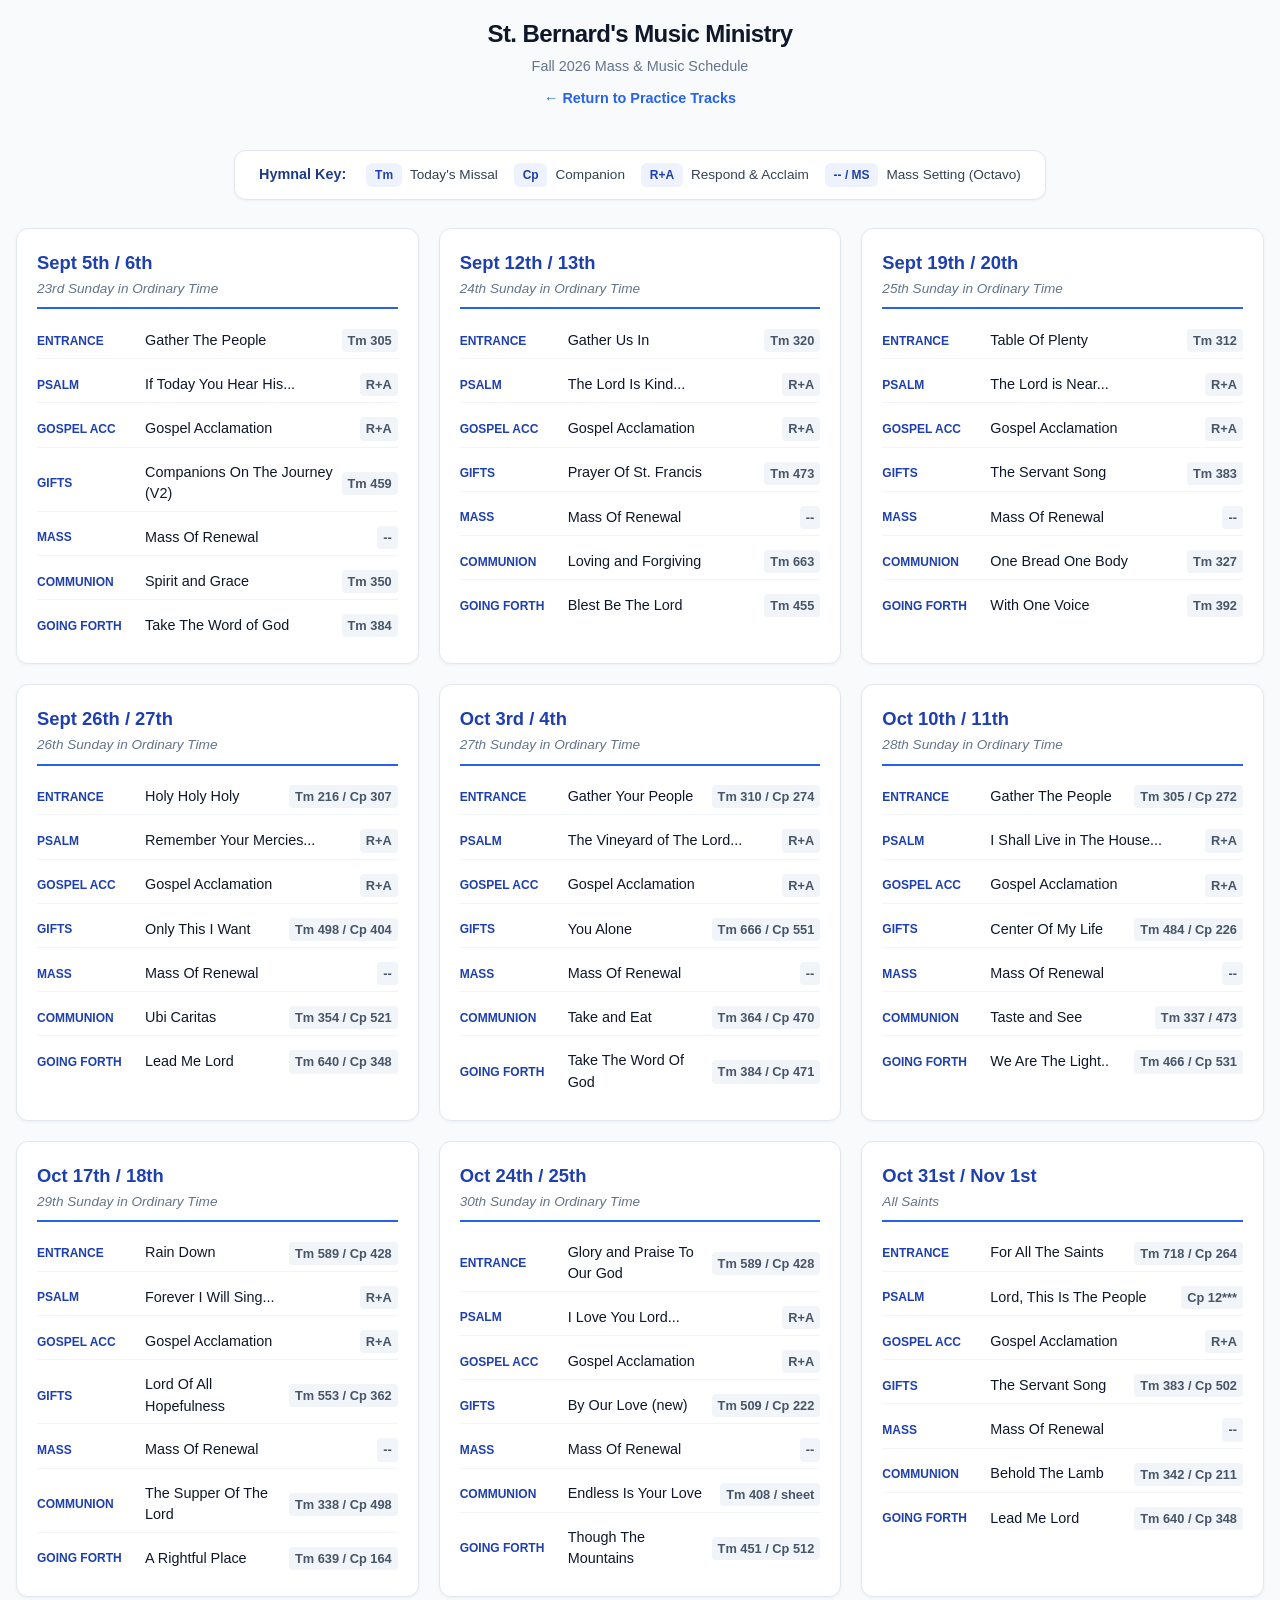
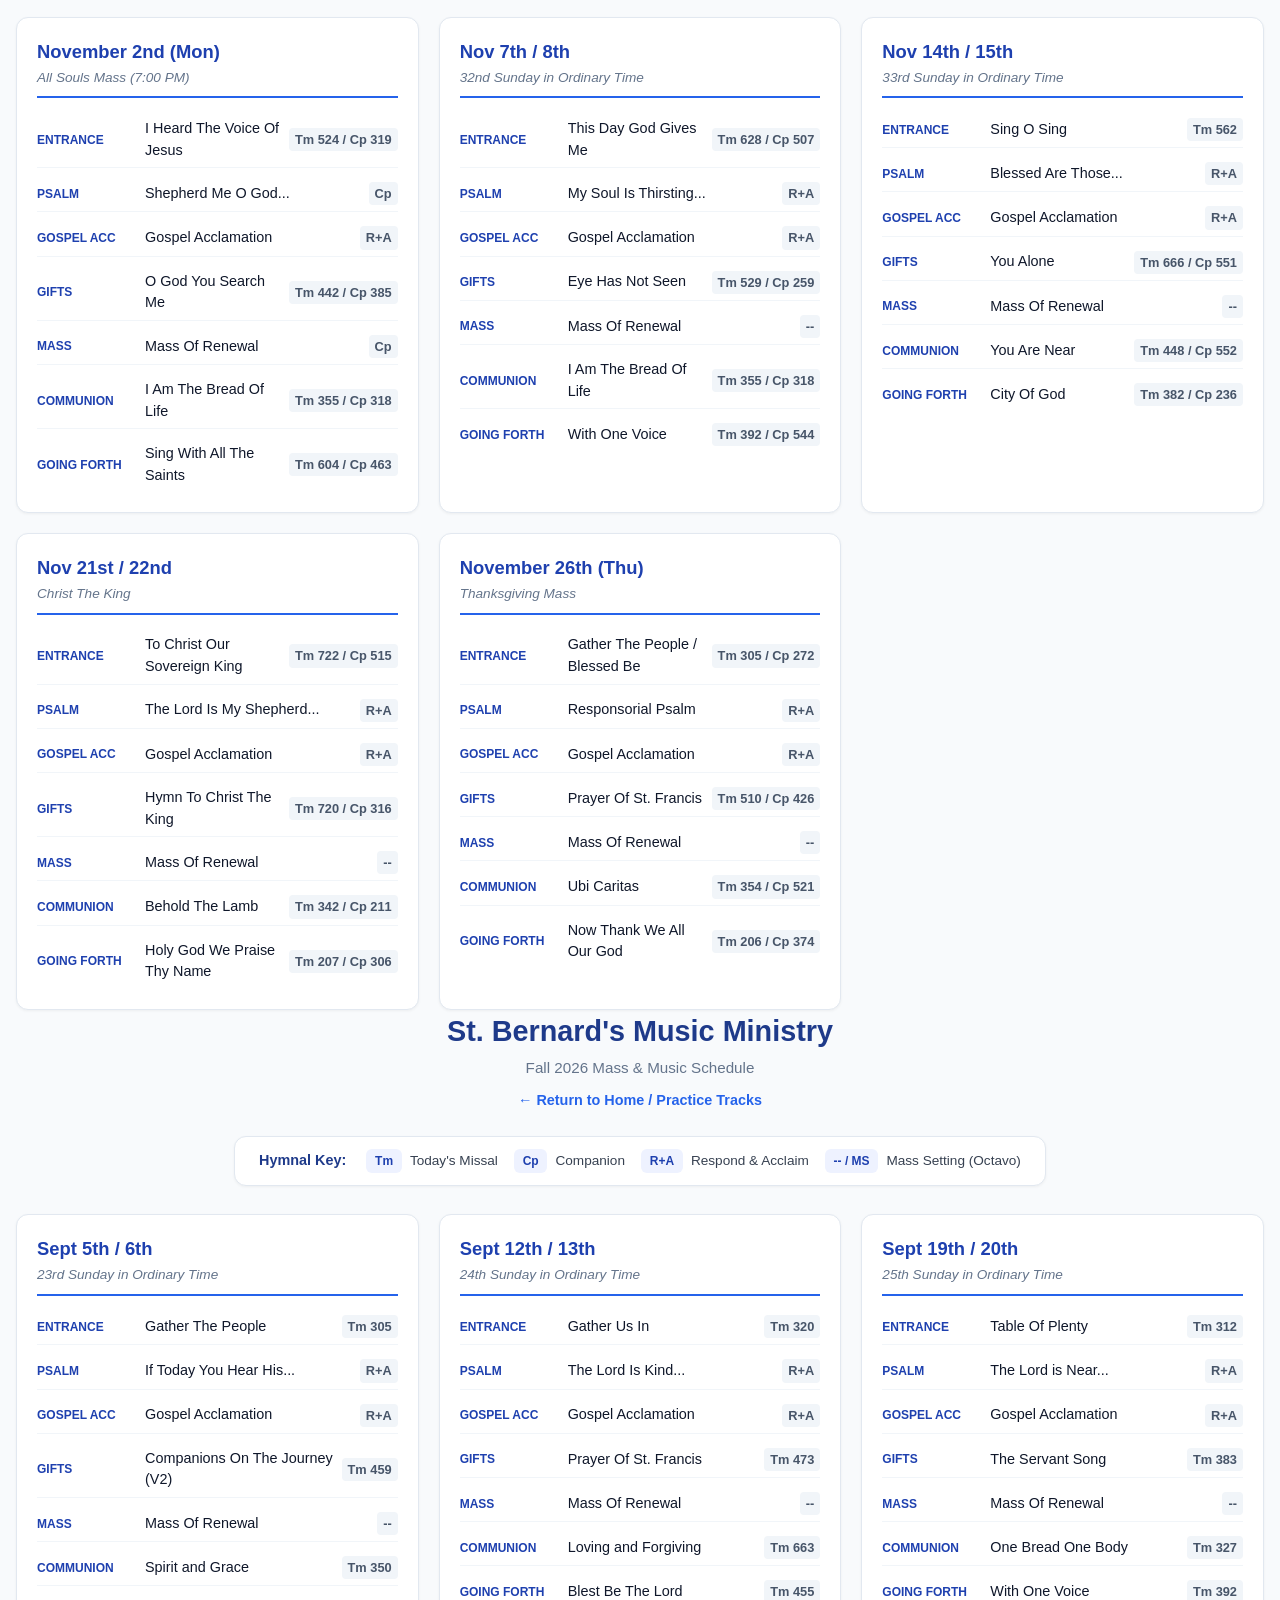
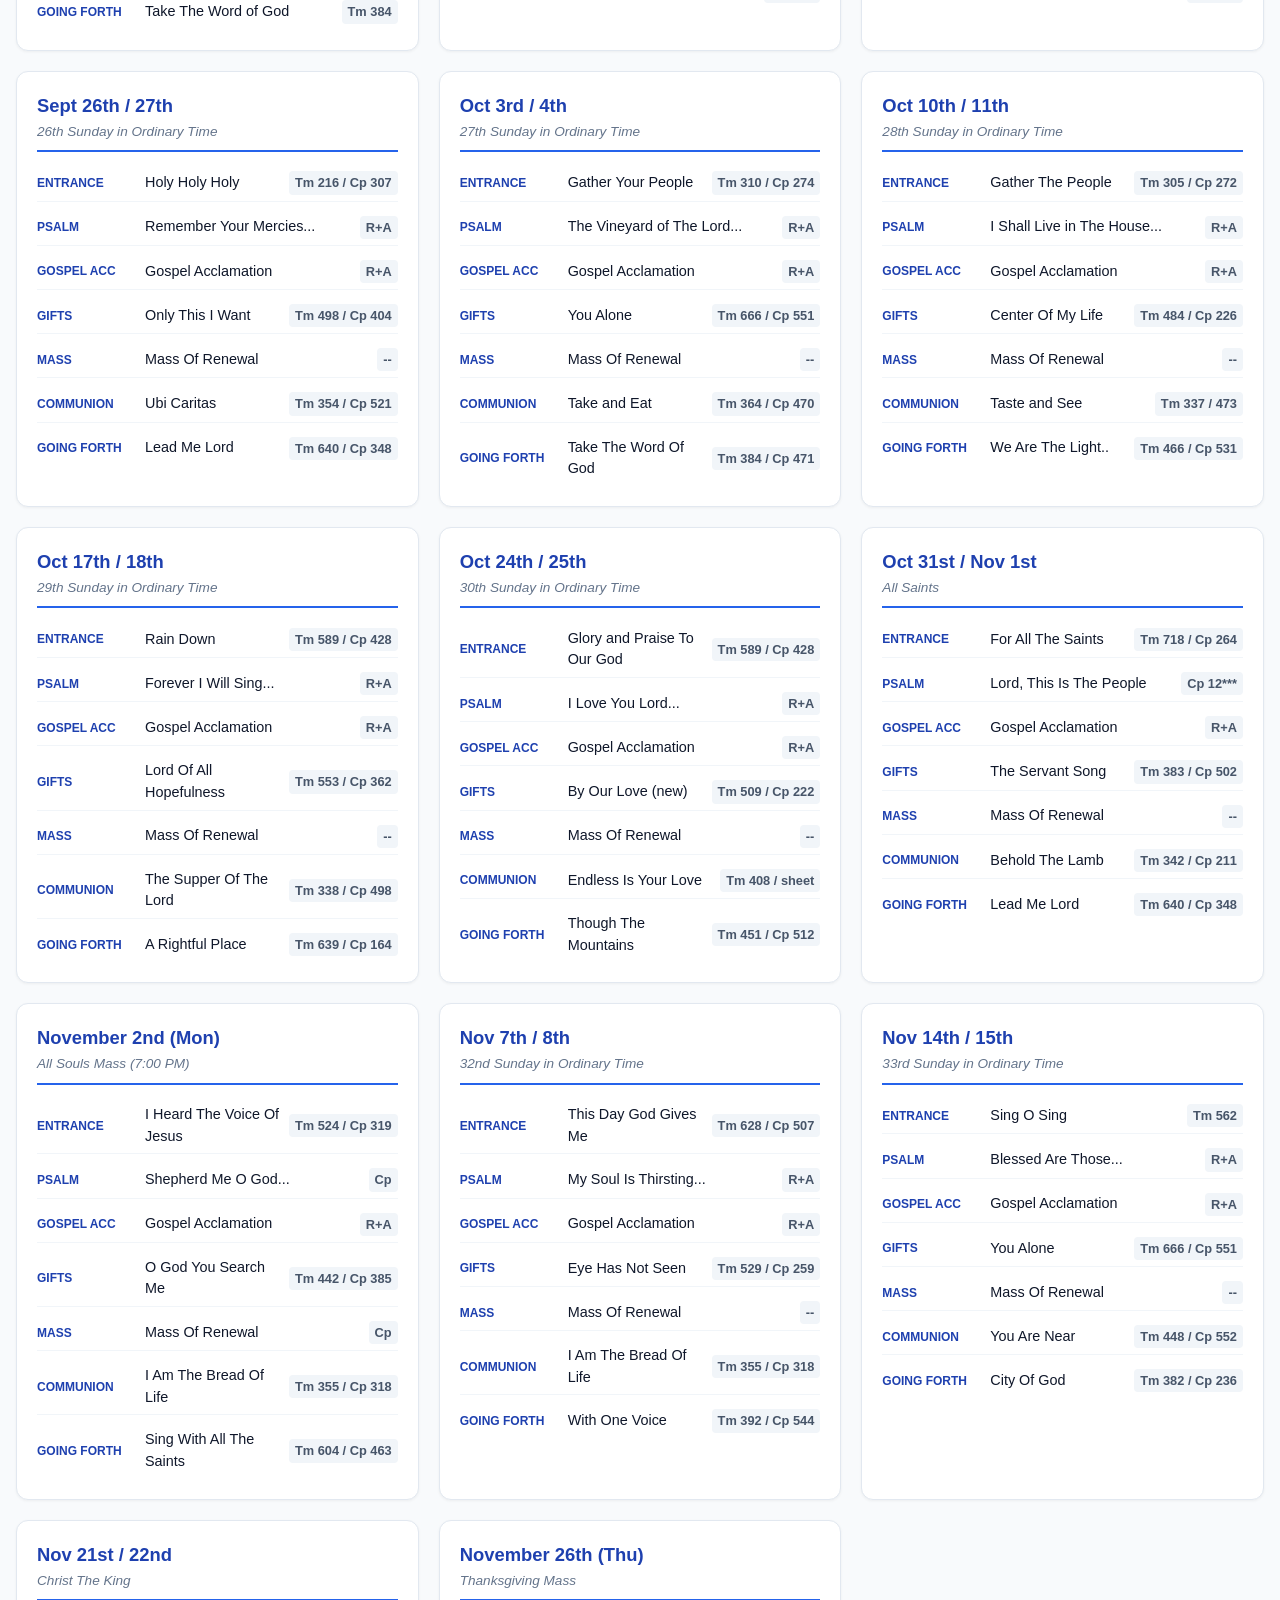
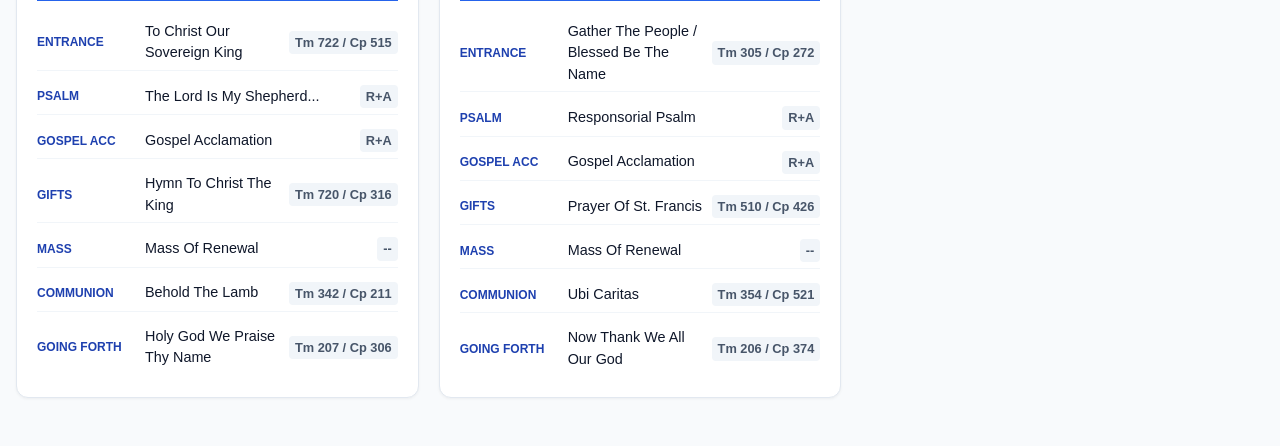
==== commit fa181823: "Remove version query from stylesheet link" ====
--- a/mass-schedule.html
+++ b/mass-schedule.html
@@ -4,7 +4,7 @@
   <meta charset="UTF-8">
   <meta name="viewport" content="width=device-width, initial-scale=1.0">
   <title>Fall 2026 Mass Schedule</title>
-  <link rel="stylesheet" href="css/styles.css?v=4">
+  <link rel="stylesheet" href="css/styles.css">
 </head>
 <body>
 
--- a/css/styles.css
+++ b/css/styles.css
@@ -229,115 +229,7 @@
    Hymnal Key & Mass Schedule Styles
    ========================================================================== */
 
-.hymnal-key-wrapper {
-  width: 100%;
-  display: flex;
-  justify-content: center;
-  margin: 1.25rem 0 1.75rem 0;
-  padding: 0 0.5rem;
-}
-
-.hymnal-key-card {
-  display: inline-flex;
-  align-items: center;
-  gap: 1rem;
-  background-color: #ffffff;
-  border: 1px solid var(--border);
-  border-radius: var(--radius);
-  padding: 0.75rem 1.25rem;
-  box-shadow: var(--shadow-sm);
-  max-width: 100%;
-}
-
-.key-label {
-  font-weight: 700;
-  color: #1e3a8a;
-  font-size: 0.85rem;
-  white-space: nowrap;
-}
-
-.key-items {
-  display: flex;
-  flex-wrap: wrap;
-  align-items: center;
-  gap: 0.75rem;
-}
-
-.key-item {
-  display: flex;
-  align-items: center;
-  gap: 0.4rem;
-}
-
-.badge {
-  display: inline-block;
-  padding: 0.2rem 0.5rem;
-  font-size: 0.75rem;
-  font-weight: 700;
-  border-radius: 6px;
-  background-color: #eef2ff;
-  color: #1e40af;
-}
-
-.key-text {
-  font-size: 0.8rem;
-  color: #374151;
-}
-
-/* Schedule Grid */
-.grid-container {
-  display: grid;
-  grid-template-columns: repeat(auto-fit, minmax(280px, 1fr));
-  gap: 1.25rem;
-  max-width: 1200px;
-  margin: 0 auto;
-  padding: 0 1rem;
-}
-
-.weekend-card {
-  background: var(--card-bg);
-  border: 1px solid var(--border);
-  border-radius: var(--radius);
-  padding: 1rem;
-  box-shadow: var(--shadow-sm);
-}
-
-/* ==========================================================================
-   Mobile Responsive Adjustments
-   ========================================================================== */
-
-@media (max-width: 640px) {
-  body {
-    padding-bottom: 1.5rem;
-  }
-
-  .header-banner {
-    padding: 0 0.5rem;
-  }
-
-  .container {
-    padding: 0 0.75rem;
-  }
-
-  .filter-group {
-    justify-content: flex-start;
-  }
-
-  .filter-btn {
-    padding: 0.3rem 0.6rem;
-    font-size: 0.75rem;
-  }
-
-  .hymnal-key-card {
-    flex-direction: column;
-    align-items: flex-start;
-    gap: 0.6rem;
-    width: 100%;
-  }
-
-  .grid-container {
-    grid-template-columns: 1fr;
-    padding: /* Header alignment */
+/* Page Header */
 header {
   text-align: center;
   margin-bottom: 24px;
@@ -354,57 +246,6 @@
   font-size: 0.95rem;
 }
 
-/* Force each song item into its own row with flexbox alignment js*/
-.song-list {
-  display: flex;
-  flex-direction: column;
-  gap: 8px;
-  margin-top: 12px;
-}
-
-.song-item {
-  display: flex;
-  justify-content: space-between;
-  align-items: center;
-  padding: 6px 0;
-  border-bottom: 1px solid #f1f5f9;
-  font-size: 0.88rem;
-  gap: 8px;
-}
-
-.song-item:last-child {
-  border-bottom: none;
-}
-
-.part-name {
-  font-weight: 700;
-  width: 95px;
-  color: #1e40af;
-  font-size: 0.75rem;
-  text-transform: uppercase;
-  flex-shrink: 0;
-}
-
-.song-title {
-  flex: 1;
-  color: #0f172a;
-  font-weight: 500;
-}
-
-.hymnal-ref {
-  font-size: 0.75rem;
-  font-weight: 600;
-  color: #475569;
-  background: #f1f5f9;
-  padding: 2px 6px;
-  border-radius: 4px;
-  white-space: nowrap;
-  flex-shrink: 0;
-}/* ==========================================================================
-   Mass Schedule Specific Styles
-   ========================================================================== */
-
-/* Page Header Link */
 .home-link {
   display: inline-flex;
   align-items: center;
@@ -471,7 +312,7 @@
   color: #374151;
 }
 
-/* Schedule Cards & 3-Column Grid */
+/* Schedule Cards & Grid Layout */
 .grid-container {
   display: grid;
   grid-template-columns: repeat(auto-fit, minmax(320px, 1fr));
@@ -509,6 +350,7 @@
   margin-top: 0.15rem;
 }
 
+/* Song List Layout */
 .song-list {
   display: flex;
   flex-direction: column;
@@ -518,7 +360,7 @@
 
 .song-item {
   display: grid;
-  grid-template-columns: 110px 1fr 80px;
+  grid-template-columns: 100px 1fr auto;
   align-items: center;
   padding: 6px 0;
   border-bottom: 1px solid #f1f5f9;
@@ -548,6 +390,45 @@
   font-size: 0.8rem;
   font-weight: 600;
   color: #475569;
+  background: #f1f5f9;
+  padding: 2px 6px;
+  border-radius: 4px;
   text-align: right;
   white-space: nowrap;
 }
+
+/* Mobile Responsive Adjustments */
+@media (max-width: 640px) {
+  body {
+    padding-bottom: 1.5rem;
+  }
+
+  .header-banner {
+    padding: 0 0.5rem;
+  }
+
+  .container {
+    padding: 0 0.75rem;
+  }
+
+  .filter-group {
+    justify-content: flex-start;
+  }
+
+  .filter-btn {
+    padding: 0.3rem 0.6rem;
+    font-size: 0.75rem;
+  }
+
+  .hymnal-key-card {
+    flex-direction: column;
+    align-items: flex-start;
+    gap: 0.6rem;
+    width: 100%;
+  }
+
+  .grid-container {
+    grid-template-columns: 1fr;
+    padding: 0 0.5rem;
+  }
+}
--- a/css/styles.css
+++ b/css/styles.css
@@ -229,115 +229,7 @@
    Hymnal Key & Mass Schedule Styles
    ========================================================================== */
 
-.hymnal-key-wrapper {
-  width: 100%;
-  display: flex;
-  justify-content: center;
-  margin: 1.25rem 0 1.75rem 0;
-  padding: 0 0.5rem;
-}
-
-.hymnal-key-card {
-  display: inline-flex;
-  align-items: center;
-  gap: 1rem;
-  background-color: #ffffff;
-  border: 1px solid var(--border);
-  border-radius: var(--radius);
-  padding: 0.75rem 1.25rem;
-  box-shadow: var(--shadow-sm);
-  max-width: 100%;
-}
-
-.key-label {
-  font-weight: 700;
-  color: #1e3a8a;
-  font-size: 0.85rem;
-  white-space: nowrap;
-}
-
-.key-items {
-  display: flex;
-  flex-wrap: wrap;
-  align-items: center;
-  gap: 0.75rem;
-}
-
-.key-item {
-  display: flex;
-  align-items: center;
-  gap: 0.4rem;
-}
-
-.badge {
-  display: inline-block;
-  padding: 0.2rem 0.5rem;
-  font-size: 0.75rem;
-  font-weight: 700;
-  border-radius: 6px;
-  background-color: #eef2ff;
-  color: #1e40af;
-}
-
-.key-text {
-  font-size: 0.8rem;
-  color: #374151;
-}
-
-/* Schedule Grid */
-.grid-container {
-  display: grid;
-  grid-template-columns: repeat(auto-fit, minmax(280px, 1fr));
-  gap: 1.25rem;
-  max-width: 1200px;
-  margin: 0 auto;
-  padding: 0 1rem;
-}
-
-.weekend-card {
-  background: var(--card-bg);
-  border: 1px solid var(--border);
-  border-radius: var(--radius);
-  padding: 1rem;
-  box-shadow: var(--shadow-sm);
-}
-
-/* ==========================================================================
-   Mobile Responsive Adjustments
-   ========================================================================== */
-
-@media (max-width: 640px) {
-  body {
-    padding-bottom: 1.5rem;
-  }
-
-  .header-banner {
-    padding: 0 0.5rem;
-  }
-
-  .container {
-    padding: 0 0.75rem;
-  }
-
-  .filter-group {
-    justify-content: flex-start;
-  }
-
-  .filter-btn {
-    padding: 0.3rem 0.6rem;
-    font-size: 0.75rem;
-  }
-
-  .hymnal-key-card {
-    flex-direction: column;
-    align-items: flex-start;
-    gap: 0.6rem;
-    width: 100%;
-  }
-
-  .grid-container {
-    grid-template-columns: 1fr;
-    padding: /* Header alignment */
+/* Page Header */
 header {
   text-align: center;
   margin-bottom: 24px;
@@ -354,57 +246,6 @@
   font-size: 0.95rem;
 }
 
-/* Force each song item into its own row with flexbox alignment js*/
-.song-list {
-  display: flex;
-  flex-direction: column;
-  gap: 8px;
-  margin-top: 12px;
-}
-
-.song-item {
-  display: flex;
-  justify-content: space-between;
-  align-items: center;
-  padding: 6px 0;
-  border-bottom: 1px solid #f1f5f9;
-  font-size: 0.88rem;
-  gap: 8px;
-}
-
-.song-item:last-child {
-  border-bottom: none;
-}
-
-.part-name {
-  font-weight: 700;
-  width: 95px;
-  color: #1e40af;
-  font-size: 0.75rem;
-  text-transform: uppercase;
-  flex-shrink: 0;
-}
-
-.song-title {
-  flex: 1;
-  color: #0f172a;
-  font-weight: 500;
-}
-
-.hymnal-ref {
-  font-size: 0.75rem;
-  font-weight: 600;
-  color: #475569;
-  background: #f1f5f9;
-  padding: 2px 6px;
-  border-radius: 4px;
-  white-space: nowrap;
-  flex-shrink: 0;
-}/* ==========================================================================
-   Mass Schedule Specific Styles
-   ========================================================================== */
-
-/* Page Header Link */
 .home-link {
   display: inline-flex;
   align-items: center;
@@ -471,7 +312,7 @@
   color: #374151;
 }
 
-/* Schedule Cards & 3-Column Grid */
+/* Schedule Cards & Grid Layout */
 .grid-container {
   display: grid;
   grid-template-columns: repeat(auto-fit, minmax(320px, 1fr));
@@ -509,6 +350,7 @@
   margin-top: 0.15rem;
 }
 
+/* Song List Layout */
 .song-list {
   display: flex;
   flex-direction: column;
@@ -518,7 +360,7 @@
 
 .song-item {
   display: grid;
-  grid-template-columns: 110px 1fr 80px;
+  grid-template-columns: 100px 1fr auto;
   align-items: center;
   padding: 6px 0;
   border-bottom: 1px solid #f1f5f9;
@@ -548,6 +390,45 @@
   font-size: 0.8rem;
   font-weight: 600;
   color: #475569;
+  background: #f1f5f9;
+  padding: 2px 6px;
+  border-radius: 4px;
   text-align: right;
   white-space: nowrap;
 }
+
+/* Mobile Responsive Adjustments */
+@media (max-width: 640px) {
+  body {
+    padding-bottom: 1.5rem;
+  }
+
+  .header-banner {
+    padding: 0 0.5rem;
+  }
+
+  .container {
+    padding: 0 0.75rem;
+  }
+
+  .filter-group {
+    justify-content: flex-start;
+  }
+
+  .filter-btn {
+    padding: 0.3rem 0.6rem;
+    font-size: 0.75rem;
+  }
+
+  .hymnal-key-card {
+    flex-direction: column;
+    align-items: flex-start;
+    gap: 0.6rem;
+    width: 100%;
+  }
+
+  .grid-container {
+    grid-template-columns: 1fr;
+    padding: 0 0.5rem;
+  }
+}
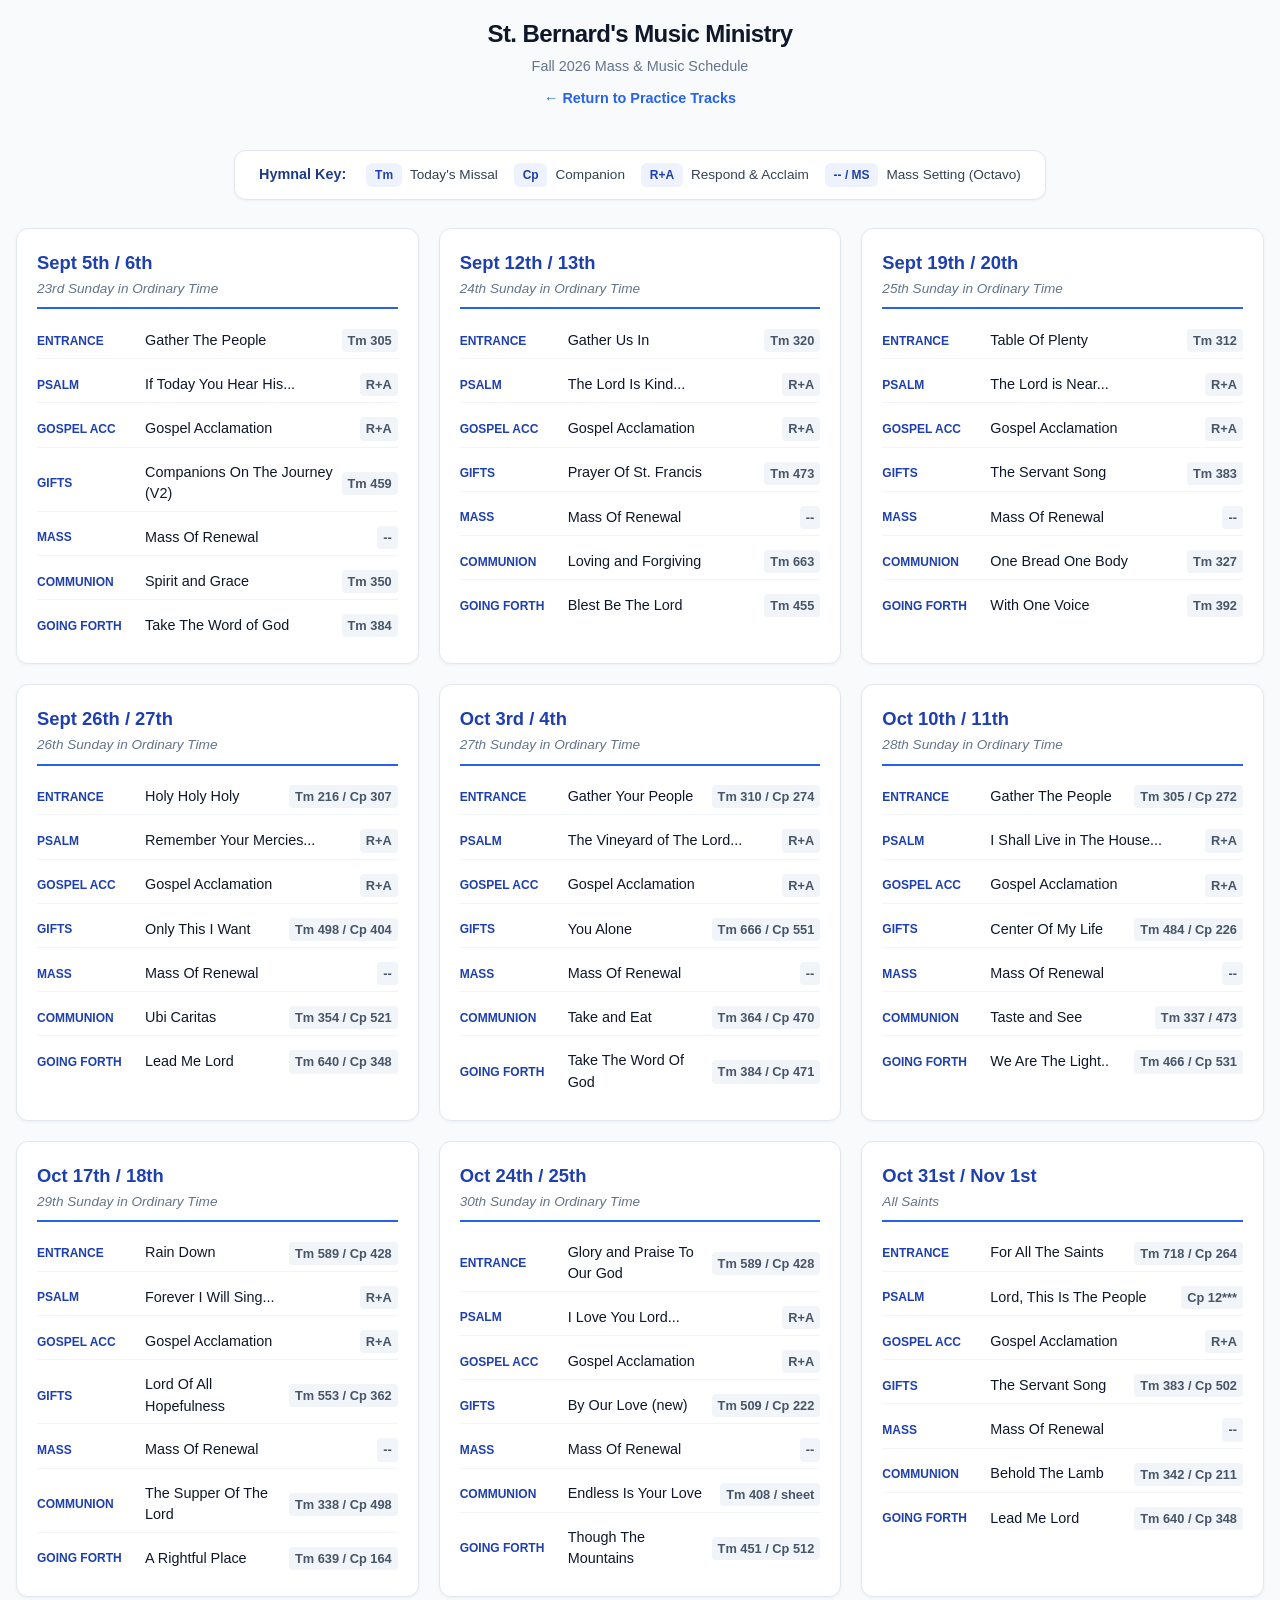
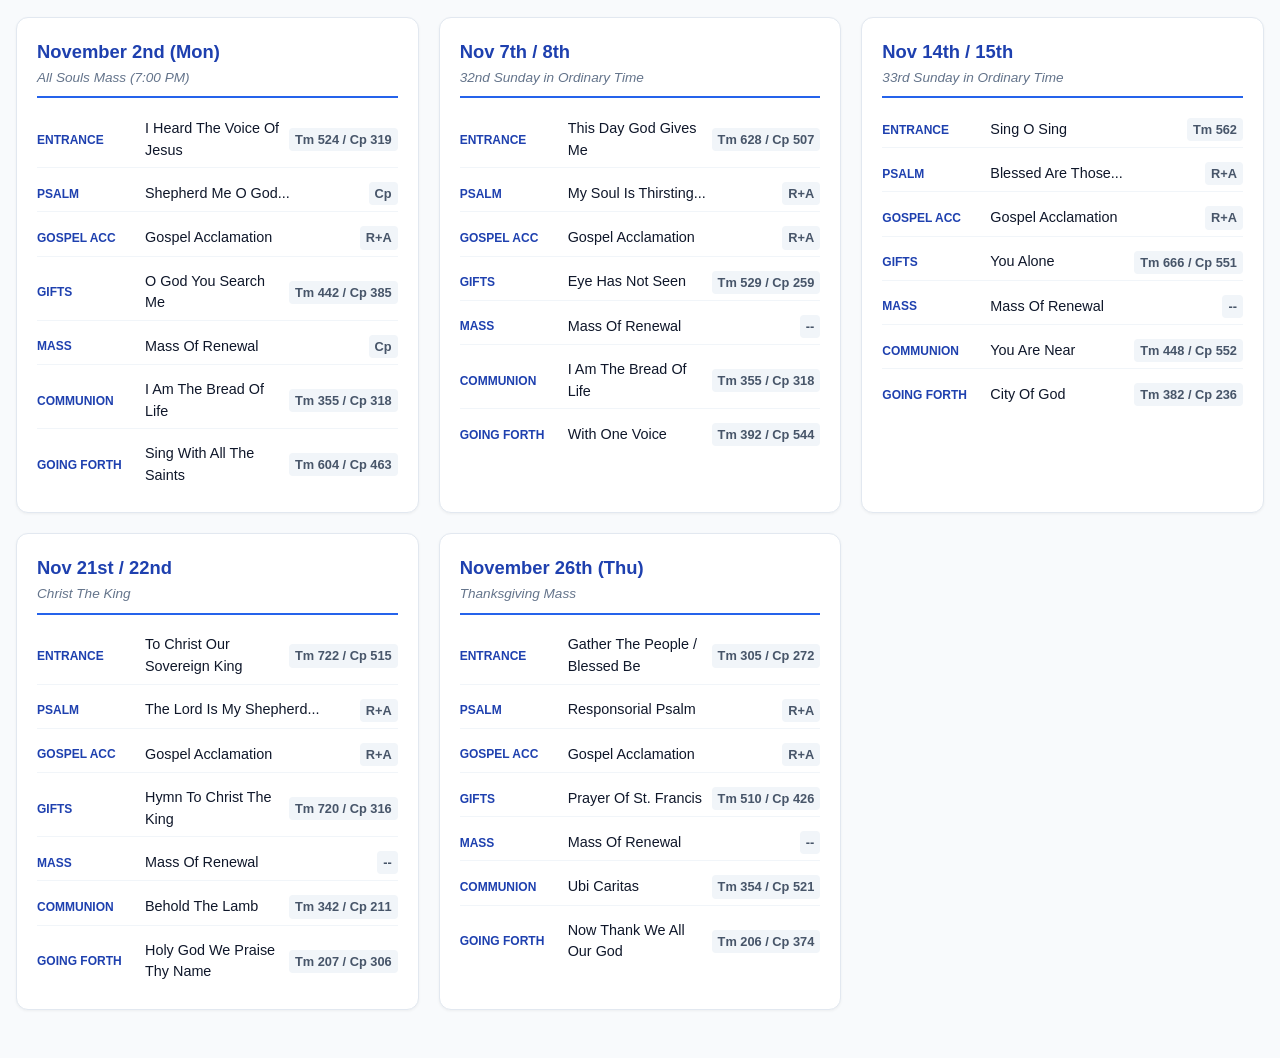
==== commit d0de50a6: "Update mass-schedule.html structure for Fall 2026 Removed the previous HTML structure and replaced i" ====
--- a/mass-schedule.html
+++ b/mass-schedule.html
@@ -283,686 +283,5 @@
   </div>
 
 </body>
-</html><!DOCTYPE html>
-<html lang="en">
-<head>
-  <meta charset="UTF-8">
-  <meta name="viewport" content="width=device-width, initial-scale=1.0">
-  <title>Fall 2026 Mass Schedule</title>
-   <link rel="stylesheet" href="css/styles.css">
-</head>
-<body>
-
-  <header>
-  <h1>St. Bernard's Music Ministry</h1>
-  <p class="subtitle">Fall 2026 Mass & Music Schedule</p>
-  
-  <nav class="header-nav">
-    <a href="index.html" class="home-link">← Return to Home / Practice Tracks</a>
-  </nav>
-</header>
-
-
-
-
-  
- <div class="hymnal-key-wrapper">
-  <div class="hymnal-key-card">
-    <span class="key-label">Hymnal Key:</span>
-    <div class="key-items">
-      <div class="key-item">
-        <span class="badge badge-tm">Tm</span>
-        <span class="key-text">Today's Missal</span>
-      </div>
-      <div class="key-item">
-        <span class="badge badge-cp">Cp</span>
-        <span class="key-text">Companion</span>
-      </div>
-      <div class="key-item">
-        <span class="badge badge-ra">R+A</span>
-        <span class="key-text">Respond & Acclaim</span>
-      </div>
-      <div class="key-item">
-        <span class="badge badge-ms">-- / MS</span>
-        <span class="key-text">Mass Setting (Octavo)</span>
-      </div>
-    </div>
-  </div>
-</div>
-
-  <div class="grid-container">
-
-    <!-- Weekend 1 -->
-    <div class="weekend-card">
-      <div class="card-header">
-        <h2>Sept 5th / 6th</h2>
-        <div class="liturgical-title">23rd Sunday in Ordinary Time</div>
-      </div>
-      <div class="song-list">
-        <div class="song-item">
-          <span class="part-name">Entrance</span>
-          <span class="song-title">Gather The People</span>
-          <span class="hymnal-ref">Tm 305</span>
-        </div>
-        <div class="song-item">
-          <span class="part-name">Psalm</span>
-          <span class="song-title">If Today You Hear His...</span>
-          <span class="hymnal-ref">R+A</span>
-        </div>
-        <div class="song-item">
-          <span class="part-name">Gospel Acc</span>
-          <span class="song-title">Gospel Acclamation</span>
-          <span class="hymnal-ref">R+A</span>
-        </div>
-        <div class="song-item">
-          <span class="part-name">Gifts</span>
-          <span class="song-title">Companions On The Journey (V2)</span>
-          <span class="hymnal-ref">Tm 459</span>
-        </div>
-        <div class="song-item">
-          <span class="part-name">Mass</span>
-          <span class="song-title">Mass Of Renewal</span>
-          <span class="hymnal-ref">--</span>
-        </div>
-        <div class="song-item">
-          <span class="part-name">Communion</span>
-          <span class="song-title">Spirit and Grace</span>
-          <span class="hymnal-ref">Tm 350</span>
-        </div>
-        <div class="song-item">
-          <span class="part-name">Going Forth</span>
-          <span class="song-title">Take The Word of God</span>
-          <span class="hymnal-ref">Tm 384</span>
-        </div>
-      </div>
-    </div>
-
-    <!-- Weekend 2 -->
-    <div class="weekend-card">
-      <div class="card-header">
-        <h2>Sept 12th / 13th</h2>
-        <div class="liturgical-title">24th Sunday in Ordinary Time</div>
-      </div>
-      <div class="song-list">
-        <div class="song-item">
-          <span class="part-name">Entrance</span>
-          <span class="song-title">Gather Us In</span>
-          <span class="hymnal-ref">Tm 320</span>
-        </div>
-        <div class="song-item">
-          <span class="part-name">Psalm</span>
-          <span class="song-title">The Lord Is Kind...</span>
-          <span class="hymnal-ref">R+A</span>
-        </div>
-        <div class="song-item">
-          <span class="part-name">Gospel Acc</span>
-          <span class="song-title">Gospel Acclamation</span>
-          <span class="hymnal-ref">R+A</span>
-        </div>
-        <div class="song-item">
-          <span class="part-name">Gifts</span>
-          <span class="song-title">Prayer Of St. Francis</span>
-          <span class="hymnal-ref">Tm 473</span>
-        </div>
-        <div class="song-item">
-          <span class="part-name">Mass</span>
-          <span class="song-title">Mass Of Renewal</span>
-          <span class="hymnal-ref">--</span>
-        </div>
-        <div class="song-item">
-          <span class="part-name">Communion</span>
-          <span class="song-title">Loving and Forgiving</span>
-          <span class="hymnal-ref">Tm 663</span>
-        </div>
-        <div class="song-item">
-          <span class="part-name">Going Forth</span>
-          <span class="song-title">Blest Be The Lord</span>
-          <span class="hymnal-ref">Tm 455</span>
-        </div>
-      </div>
-    </div>
-
-    <!-- Weekend 3 -->
-    <div class="weekend-card">
-      <div class="card-header">
-        <h2>Sept 19th / 20th</h2>
-        <div class="liturgical-title">25th Sunday in Ordinary Time</div>
-      </div>
-      <div class="song-list">
-        <div class="song-item">
-          <span class="part-name">Entrance</span>
-          <span class="song-title">Table Of Plenty</span>
-          <span class="hymnal-ref">Tm 312</span>
-        </div>
-        <div class="song-item">
-          <span class="part-name">Psalm</span>
-          <span class="song-title">The Lord is Near...</span>
-          <span class="hymnal-ref">R+A</span>
-        </div>
-        <div class="song-item">
-          <span class="part-name">Gospel Acc</span>
-          <span class="song-title">Gospel Acclamation</span>
-          <span class="hymnal-ref">R+A</span>
-        </div>
-        <div class="song-item">
-          <span class="part-name">Gifts</span>
-          <span class="song-title">The Servant Song</span>
-          <span class="hymnal-ref">Tm 383</span>
-        </div>
-        <div class="song-item">
-          <span class="part-name">Mass</span>
-          <span class="song-title">Mass Of Renewal</span>
-          <span class="hymnal-ref">--</span>
-        </div>
-        <div class="song-item">
-          <span class="part-name">Communion</span>
-          <span class="song-title">One Bread One Body</span>
-          <span class="hymnal-ref">Tm 327</span>
-        </div>
-        <div class="song-item">
-          <span class="part-name">Going Forth</span>
-          <span class="song-title">With One Voice</span>
-          <span class="hymnal-ref">Tm 392</span>
-        </div>
-      </div>
-    </div>
-
-    <!-- Weekend 4 -->
-    <div class="weekend-card">
-      <div class="card-header">
-        <h2>Sept 26th / 27th</h2>
-        <div class="liturgical-title">26th Sunday in Ordinary Time</div>
-      </div>
-      <div class="song-list">
-        <div class="song-item">
-          <span class="part-name">Entrance</span>
-          <span class="song-title">Holy Holy Holy</span>
-          <span class="hymnal-ref">Tm 216 / Cp 307</span>
-        </div>
-        <div class="song-item">
-          <span class="part-name">Psalm</span>
-          <span class="song-title">Remember Your Mercies...</span>
-          <span class="hymnal-ref">R+A</span>
-        </div>
-        <div class="song-item">
-          <span class="part-name">Gospel Acc</span>
-          <span class="song-title">Gospel Acclamation</span>
-          <span class="hymnal-ref">R+A</span>
-        </div>
-        <div class="song-item">
-          <span class="part-name">Gifts</span>
-          <span class="song-title">Only This I Want</span>
-          <span class="hymnal-ref">Tm 498 / Cp 404</span>
-        </div>
-        <div class="song-item">
-          <span class="part-name">Mass</span>
-          <span class="song-title">Mass Of Renewal</span>
-          <span class="hymnal-ref">--</span>
-        </div>
-        <div class="song-item">
-          <span class="part-name">Communion</span>
-          <span class="song-title">Ubi Caritas</span>
-          <span class="hymnal-ref">Tm 354 / Cp 521</span>
-        </div>
-        <div class="song-item">
-          <span class="part-name">Going Forth</span>
-          <span class="song-title">Lead Me Lord</span>
-          <span class="hymnal-ref">Tm 640 / Cp 348</span>
-        </div>
-      </div>
-    </div>
-
-    <!-- Weekend 5 -->
-    <div class="weekend-card">
-      <div class="card-header">
-        <h2>Oct 3rd / 4th</h2>
-        <div class="liturgical-title">27th Sunday in Ordinary Time</div>
-      </div>
-      <div class="song-list">
-        <div class="song-item">
-          <span class="part-name">Entrance</span>
-          <span class="song-title">Gather Your People</span>
-          <span class="hymnal-ref">Tm 310 / Cp 274</span>
-        </div>
-        <div class="song-item">
-          <span class="part-name">Psalm</span>
-          <span class="song-title">The Vineyard of The Lord...</span>
-          <span class="hymnal-ref">R+A</span>
-        </div>
-        <div class="song-item">
-          <span class="part-name">Gospel Acc</span>
-          <span class="song-title">Gospel Acclamation</span>
-          <span class="hymnal-ref">R+A</span>
-        </div>
-        <div class="song-item">
-          <span class="part-name">Gifts</span>
-          <span class="song-title">You Alone</span>
-          <span class="hymnal-ref">Tm 666 / Cp 551</span>
-        </div>
-        <div class="song-item">
-          <span class="part-name">Mass</span>
-          <span class="song-title">Mass Of Renewal</span>
-          <span class="hymnal-ref">--</span>
-        </div>
-        <div class="song-item">
-          <span class="part-name">Communion</span>
-          <span class="song-title">Take and Eat</span>
-          <span class="hymnal-ref">Tm 364 / Cp 470</span>
-        </div>
-        <div class="song-item">
-          <span class="part-name">Going Forth</span>
-          <span class="song-title">Take The Word Of God</span>
-          <span class="hymnal-ref">Tm 384 / Cp 471</span>
-        </div>
-      </div>
-    </div>
-
-    <!-- Weekend 6 -->
-    <div class="weekend-card">
-      <div class="card-header">
-        <h2>Oct 10th / 11th</h2>
-        <div class="liturgical-title">28th Sunday in Ordinary Time</div>
-      </div>
-      <div class="song-list">
-        <div class="song-item">
-          <span class="part-name">Entrance</span>
-          <span class="song-title">Gather The People</span>
-          <span class="hymnal-ref">Tm 305 / Cp 272</span>
-        </div>
-        <div class="song-item">
-          <span class="part-name">Psalm</span>
-          <span class="song-title">I Shall Live in The House...</span>
-          <span class="hymnal-ref">R+A</span>
-        </div>
-        <div class="song-item">
-          <span class="part-name">Gospel Acc</span>
-          <span class="song-title">Gospel Acclamation</span>
-          <span class="hymnal-ref">R+A</span>
-        </div>
-        <div class="song-item">
-          <span class="part-name">Gifts</span>
-          <span class="song-title">Center Of My Life</span>
-          <span class="hymnal-ref">Tm 484 / Cp 226</span>
-        </div>
-        <div class="song-item">
-          <span class="part-name">Mass</span>
-          <span class="song-title">Mass Of Renewal</span>
-          <span class="hymnal-ref">--</span>
-        </div>
-        <div class="song-item">
-          <span class="part-name">Communion</span>
-          <span class="song-title">Taste and See</span>
-          <span class="hymnal-ref">Tm 337 / 473</span>
-        </div>
-        <div class="song-item">
-          <span class="part-name">Going Forth</span>
-          <span class="song-title">We Are The Light..</span>
-          <span class="hymnal-ref">Tm 466 / Cp 531</span>
-        </div>
-      </div>
-    </div>
-
-    <!-- Weekend 7 -->
-    <div class="weekend-card">
-      <div class="card-header">
-        <h2>Oct 17th / 18th</h2>
-        <div class="liturgical-title">29th Sunday in Ordinary Time</div>
-      </div>
-      <div class="song-list">
-        <div class="song-item">
-          <span class="part-name">Entrance</span>
-          <span class="song-title">Rain Down</span>
-          <span class="hymnal-ref">Tm 589 / Cp 428</span>
-        </div>
-        <div class="song-item">
-          <span class="part-name">Psalm</span>
-          <span class="song-title">Forever I Will Sing...</span>
-          <span class="hymnal-ref">R+A</span>
-        </div>
-        <div class="song-item">
-          <span class="part-name">Gospel Acc</span>
-          <span class="song-title">Gospel Acclamation</span>
-          <span class="hymnal-ref">R+A</span>
-        </div>
-        <div class="song-item">
-          <span class="part-name">Gifts</span>
-          <span class="song-title">Lord Of All Hopefulness</span>
-          <span class="hymnal-ref">Tm 553 / Cp 362</span>
-        </div>
-        <div class="song-item">
-          <span class="part-name">Mass</span>
-          <span class="song-title">Mass Of Renewal</span>
-          <span class="hymnal-ref">--</span>
-        </div>
-        <div class="song-item">
-          <span class="part-name">Communion</span>
-          <span class="song-title">The Supper Of The Lord</span>
-          <span class="hymnal-ref">Tm 338 / Cp 498</span>
-        </div>
-        <div class="song-item">
-          <span class="part-name">Going Forth</span>
-          <span class="song-title">A Rightful Place</span>
-          <span class="hymnal-ref">Tm 639 / Cp 164</span>
-        </div>
-      </div>
-    </div>
-
-    <!-- Weekend 8 -->
-    <div class="weekend-card">
-      <div class="card-header">
-        <h2>Oct 24th / 25th</h2>
-        <div class="liturgical-title">30th Sunday in Ordinary Time</div>
-      </div>
-      <div class="song-list">
-        <div class="song-item">
-          <span class="part-name">Entrance</span>
-          <span class="song-title">Glory and Praise To Our God</span>
-          <span class="hymnal-ref">Tm 589 / Cp 428</span>
-        </div>
-        <div class="song-item">
-          <span class="part-name">Psalm</span>
-          <span class="song-title">I Love You Lord...</span>
-          <span class="hymnal-ref">R+A</span>
-        </div>
-        <div class="song-item">
-          <span class="part-name">Gospel Acc</span>
-          <span class="song-title">Gospel Acclamation</span>
-          <span class="hymnal-ref">R+A</span>
-        </div>
-        <div class="song-item">
-          <span class="part-name">Gifts</span>
-          <span class="song-title">By Our Love (new)</span>
-          <span class="hymnal-ref">Tm 509 / Cp 222</span>
-        </div>
-        <div class="song-item">
-          <span class="part-name">Mass</span>
-          <span class="song-title">Mass Of Renewal</span>
-          <span class="hymnal-ref">--</span>
-        </div>
-        <div class="song-item">
-          <span class="part-name">Communion</span>
-          <span class="song-title">Endless Is Your Love</span>
-          <span class="hymnal-ref">Tm 408 / sheet</span>
-        </div>
-        <div class="song-item">
-          <span class="part-name">Going Forth</span>
-          <span class="song-title">Though The Mountains</span>
-          <span class="hymnal-ref">Tm 451 / Cp 512</span>
-        </div>
-      </div>
-    </div>
-
-    <!-- Weekend 9 -->
-    <div class="weekend-card">
-      <div class="card-header">
-        <h2>Oct 31st / Nov 1st</h2>
-        <div class="liturgical-title">All Saints</div>
-      </div>
-      <div class="song-list">
-        <div class="song-item">
-          <span class="part-name">Entrance</span>
-          <span class="song-title">For All The Saints</span>
-          <span class="hymnal-ref">Tm 718 / Cp 264</span>
-        </div>
-        <div class="song-item">
-          <span class="part-name">Psalm</span>
-          <span class="song-title">Lord, This Is The People</span>
-          <span class="hymnal-ref">Cp 12***</span>
-        </div>
-        <div class="song-item">
-          <span class="part-name">Gospel Acc</span>
-          <span class="song-title">Gospel Acclamation</span>
-          <span class="hymnal-ref">R+A</span>
-        </div>
-        <div class="song-item">
-          <span class="part-name">Gifts</span>
-          <span class="song-title">The Servant Song</span>
-          <span class="hymnal-ref">Tm 383 / Cp 502</span>
-        </div>
-        <div class="song-item">
-          <span class="part-name">Mass</span>
-          <span class="song-title">Mass Of Renewal</span>
-          <span class="hymnal-ref">--</span>
-        </div>
-        <div class="song-item">
-          <span class="part-name">Communion</span>
-          <span class="song-title">Behold The Lamb</span>
-          <span class="hymnal-ref">Tm 342 / Cp 211</span>
-        </div>
-        <div class="song-item">
-          <span class="part-name">Going Forth</span>
-          <span class="song-title">Lead Me Lord</span>
-          <span class="hymnal-ref">Tm 640 / Cp 348</span>
-        </div>
-      </div>
-    </div>
-
-    <!-- Special Event: All Souls -->
-    <div class="weekend-card special-event">
-      <div class="card-header">
-        <h2>November 2nd (Mon)</h2>
-        <div class="liturgical-title">All Souls Mass (7:00 PM)</div>
-      </div>
-      <div class="song-list">
-        <div class="song-item">
-          <span class="part-name">Entrance</span>
-          <span class="song-title">I Heard The Voice Of Jesus</span>
-          <span class="hymnal-ref">Tm 524 / Cp 319</span>
-        </div>
-        <div class="song-item">
-          <span class="part-name">Psalm</span>
-          <span class="song-title">Shepherd Me O God...</span>
-          <span class="hymnal-ref">Cp</span>
-        </div>
-        <div class="song-item">
-          <span class="part-name">Gospel Acc</span>
-          <span class="song-title">Gospel Acclamation</span>
-          <span class="hymnal-ref">R+A</span>
-        </div>
-        <div class="song-item">
-          <span class="part-name">Gifts</span>
-          <span class="song-title">O God You Search Me</span>
-          <span class="hymnal-ref">Tm 442 / Cp 385</span>
-        </div>
-        <div class="song-item">
-          <span class="part-name">Mass</span>
-          <span class="song-title">Mass Of Renewal</span>
-          <span class="hymnal-ref">Cp</span>
-        </div>
-        <div class="song-item">
-          <span class="part-name">Communion</span>
-          <span class="song-title">I Am The Bread Of Life</span>
-          <span class="hymnal-ref">Tm 355 / Cp 318</span>
-        </div>
-        <div class="song-item">
-          <span class="part-name">Going Forth</span>
-          <span class="song-title">Sing With All The Saints</span>
-          <span class="hymnal-ref">Tm 604 / Cp 463</span>
-        </div>
-      </div>
-    </div>
-
-    <!-- Weekend 10 -->
-    <div class="weekend-card">
-      <div class="card-header">
-        <h2>Nov 7th / 8th</h2>
-        <div class="liturgical-title">32nd Sunday in Ordinary Time</div>
-      </div>
-      <div class="song-list">
-        <div class="song-item">
-          <span class="part-name">Entrance</span>
-          <span class="song-title">This Day God Gives Me</span>
-          <span class="hymnal-ref">Tm 628 / Cp 507</span>
-        </div>
-        <div class="song-item">
-          <span class="part-name">Psalm</span>
-          <span class="song-title">My Soul Is Thirsting...</span>
-          <span class="hymnal-ref">R+A</span>
-        </div>
-        <div class="song-item">
-          <span class="part-name">Gospel Acc</span>
-          <span class="song-title">Gospel Acclamation</span>
-          <span class="hymnal-ref">R+A</span>
-        </div>
-        <div class="song-item">
-          <span class="part-name">Gifts</span>
-          <span class="song-title">Eye Has Not Seen</span>
-          <span class="hymnal-ref">Tm 529 / Cp 259</span>
-        </div>
-        <div class="song-item">
-          <span class="part-name">Mass</span>
-          <span class="song-title">Mass Of Renewal</span>
-          <span class="hymnal-ref">--</span>
-        </div>
-        <div class="song-item">
-          <span class="part-name">Communion</span>
-          <span class="song-title">I Am The Bread Of Life</span>
-          <span class="hymnal-ref">Tm 355 / Cp 318</span>
-        </div>
-        <div class="song-item">
-          <span class="part-name">Going Forth</span>
-          <span class="song-title">With One Voice</span>
-          <span class="hymnal-ref">Tm 392 / Cp 544</span>
-        </div>
-      </div>
-    </div>
-
-    <!-- Weekend 11 -->
-    <div class="weekend-card">
-      <div class="card-header">
-        <h2>Nov 14th / 15th</h2>
-        <div class="liturgical-title">33rd Sunday in Ordinary Time</div>
-      </div>
-      <div class="song-list">
-        <div class="song-item">
-          <span class="part-name">Entrance</span>
-          <span class="song-title">Sing O Sing</span>
-          <span class="hymnal-ref">Tm 562</span>
-        </div>
-        <div class="song-item">
-          <span class="part-name">Psalm</span>
-          <span class="song-title">Blessed Are Those...</span>
-          <span class="hymnal-ref">R+A</span>
-        </div>
-        <div class="song-item">
-          <span class="part-name">Gospel Acc</span>
-          <span class="song-title">Gospel Acclamation</span>
-          <span class="hymnal-ref">R+A</span>
-        </div>
-        <div class="song-item">
-          <span class="part-name">Gifts</span>
-          <span class="song-title">You Alone</span>
-          <span class="hymnal-ref">Tm 666 / Cp 551</span>
-        </div>
-        <div class="song-item">
-          <span class="part-name">Mass</span>
-          <span class="song-title">Mass Of Renewal</span>
-          <span class="hymnal-ref">--</span>
-        </div>
-        <div class="song-item">
-          <span class="part-name">Communion</span>
-          <span class="song-title">You Are Near</span>
-          <span class="hymnal-ref">Tm 448 / Cp 552</span>
-        </div>
-        <div class="song-item">
-          <span class="part-name">Going Forth</span>
-          <span class="song-title">City Of God</span>
-          <span class="hymnal-ref">Tm 382 / Cp 236</span>
-        </div>
-      </div>
-    </div>
-
-    <!-- Weekend 12 -->
-    <div class="weekend-card">
-      <div class="card-header">
-        <h2>Nov 21st / 22nd</h2>
-        <div class="liturgical-title">Christ The King</div>
-      </div>
-      <div class="song-list">
-        <div class="song-item">
-          <span class="part-name">Entrance</span>
-          <span class="song-title">To Christ Our Sovereign King</span>
-          <span class="hymnal-ref">Tm 722 / Cp 515</span>
-        </div>
-        <div class="song-item">
-          <span class="part-name">Psalm</span>
-          <span class="song-title">The Lord Is My Shepherd...</span>
-          <span class="hymnal-ref">R+A</span>
-        </div>
-        <div class="song-item">
-          <span class="part-name">Gospel Acc</span>
-          <span class="song-title">Gospel Acclamation</span>
-          <span class="hymnal-ref">R+A</span>
-        </div>
-        <div class="song-item">
-          <span class="part-name">Gifts</span>
-          <span class="song-title">Hymn To Christ The King</span>
-          <span class="hymnal-ref">Tm 720 / Cp 316</span>
-        </div>
-        <div class="song-item">
-          <span class="part-name">Mass</span>
-          <span class="song-title">Mass Of Renewal</span>
-          <span class="hymnal-ref">--</span>
-        </div>
-        <div class="song-item">
-          <span class="part-name">Communion</span>
-          <span class="song-title">Behold The Lamb</span>
-          <span class="hymnal-ref">Tm 342 / Cp 211</span>
-        </div>
-        <div class="song-item">
-          <span class="part-name">Going Forth</span>
-          <span class="song-title">Holy God We Praise Thy Name</span>
-          <span class="hymnal-ref">Tm 207 / Cp 306</span>
-        </div>
-      </div>
-    </div>
-
-    <!-- Special Event: Thanksgiving -->
-    <div class="weekend-card special-event">
-      <div class="card-header">
-        <h2>November 26th (Thu)</h2>
-        <div class="liturgical-title">Thanksgiving Mass</div>
-      </div>
-      <div class="song-list">
-        <div class="song-item">
-          <span class="part-name">Entrance</span>
-          <span class="song-title">Gather The People / Blessed Be The Name</span>
-          <span class="hymnal-ref">Tm 305 / Cp 272</span>
-        </div>
-        <div class="song-item">
-          <span class="part-name">Psalm</span>
-          <span class="song-title">Responsorial Psalm</span>
-          <span class="hymnal-ref">R+A</span>
-        </div>
-        <div class="song-item">
-          <span class="part-name">Gospel Acc</span>
-          <span class="song-title">Gospel Acclamation</span>
-          <span class="hymnal-ref">R+A</span>
-        </div>
-        <div class="song-item">
-          <span class="part-name">Gifts</span>
-          <span class="song-title">Prayer Of St. Francis</span>
-          <span class="hymnal-ref">Tm 510 / Cp 426</span>
-        </div>
-        <div class="song-item">
-          <span class="part-name">Mass</span>
-          <span class="song-title">Mass Of Renewal</span>
-          <span class="hymnal-ref">--</span>
-        </div>
-        <div class="song-item">
-          <span class="part-name">Communion</span>
-          <span class="song-title">Ubi Caritas</span>
-          <span class="hymnal-ref">Tm 354 / Cp 521</span>
-        </div>
-        <div class="song-item">
-          <span class="part-name">Going Forth</span>
-          <span class="song-title">Now Thank We All Our God</span>
-          <span class="hymnal-ref">Tm 206 / Cp 374</span>
-        </div>
-      </div>
-    </div>
-
-  </div>
-
-</body>
 </html>
+
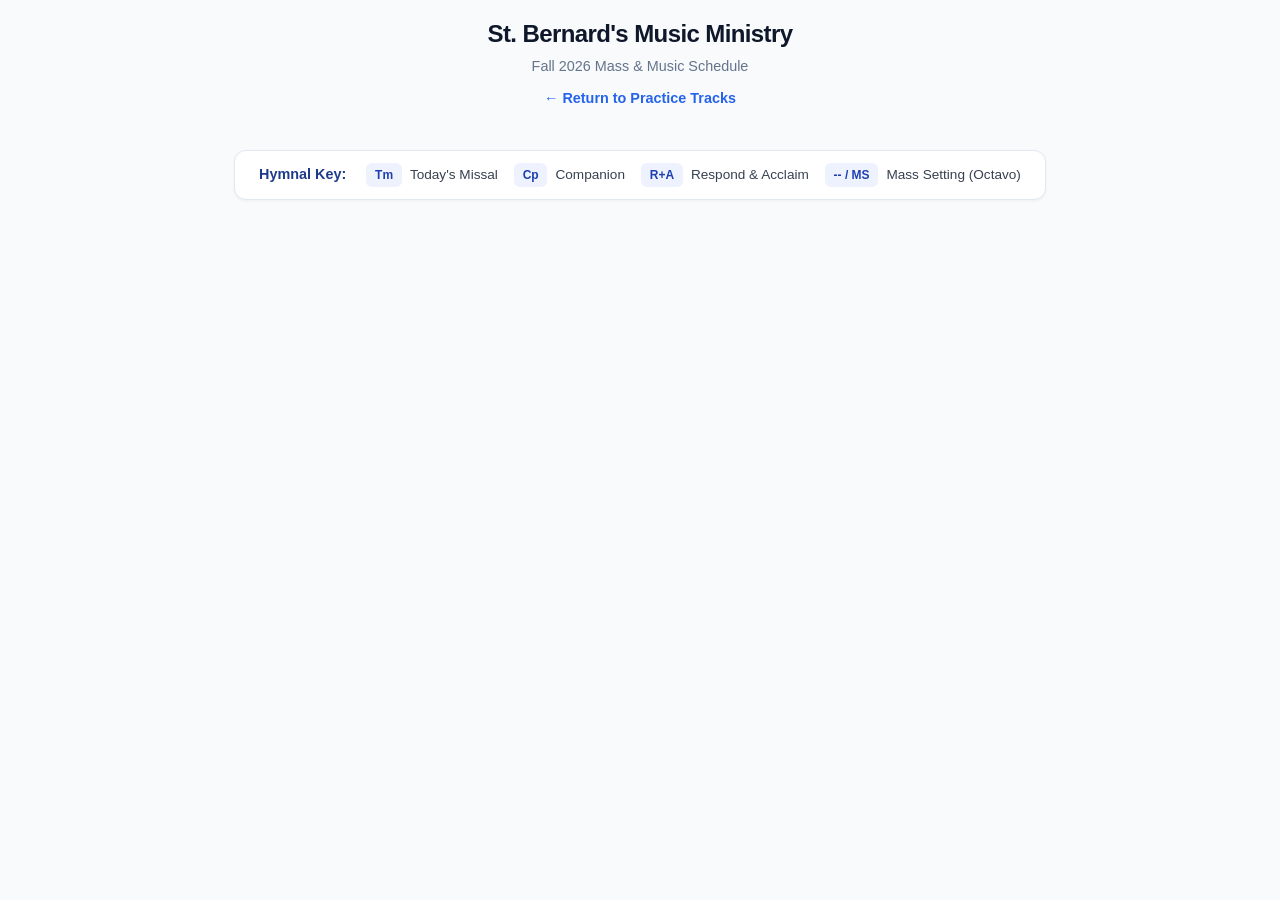
==== commit 0e5a1d62: "Update weekend cards with data-date attributes Added data-date attributes to weekend cards and inclu" ====
--- a/mass-schedule.html
+++ b/mass-schedule.html
@@ -43,7 +43,7 @@
   <div class="grid-container">
 
     <!-- Weekend 1 -->
-    <div class="weekend-card">
+    <div class="weekend-card" data-date="2026-09-06">
       <div class="card-header">
         <h2>Sept 5th / 6th</h2>
         <div class="liturgical-title">23rd Sunday in Ordinary Time</div>
@@ -60,7 +60,7 @@
     </div>
 
     <!-- Weekend 2 -->
-    <div class="weekend-card">
+    <div class="weekend-card" data-date="2026-09-13">
       <div class="card-header">
         <h2>Sept 12th / 13th</h2>
         <div class="liturgical-title">24th Sunday in Ordinary Time</div>
@@ -77,7 +77,7 @@
     </div>
 
     <!-- Weekend 3 -->
-    <div class="weekend-card">
+    <div class="weekend-card" data-date="2026-09-20">
       <div class="card-header">
         <h2>Sept 19th / 20th</h2>
         <div class="liturgical-title">25th Sunday in Ordinary Time</div>
@@ -94,7 +94,7 @@
     </div>
 
     <!-- Weekend 4 -->
-    <div class="weekend-card">
+    <div class="weekend-card" data-date="2026-09-27">
       <div class="card-header">
         <h2>Sept 26th / 27th</h2>
         <div class="liturgical-title">26th Sunday in Ordinary Time</div>
@@ -111,7 +111,7 @@
     </div>
 
     <!-- Weekend 5 -->
-    <div class="weekend-card">
+    <div class="weekend-card" data-date="2026-10-04">
       <div class="card-header">
         <h2>Oct 3rd / 4th</h2>
         <div class="liturgical-title">27th Sunday in Ordinary Time</div>
@@ -128,7 +128,7 @@
     </div>
 
     <!-- Weekend 6 -->
-    <div class="weekend-card">
+    <div class="weekend-card" data-date="2026-10-11">
       <div class="card-header">
         <h2>Oct 10th / 11th</h2>
         <div class="liturgical-title">28th Sunday in Ordinary Time</div>
@@ -145,7 +145,7 @@
     </div>
 
     <!-- Weekend 7 -->
-    <div class="weekend-card">
+    <div class="weekend-card" data-date="2026-10-18">
       <div class="card-header">
         <h2>Oct 17th / 18th</h2>
         <div class="liturgical-title">29th Sunday in Ordinary Time</div>
@@ -162,7 +162,7 @@
     </div>
 
     <!-- Weekend 8 -->
-    <div class="weekend-card">
+    <div class="weekend-card" data-date="2026-10-25">
       <div class="card-header">
         <h2>Oct 24th / 25th</h2>
         <div class="liturgical-title">30th Sunday in Ordinary Time</div>
@@ -179,7 +179,7 @@
     </div>
 
     <!-- Weekend 9 -->
-    <div class="weekend-card">
+    <div class="weekend-card" data-date="2026-11-01">
       <div class="card-header">
         <h2>Oct 31st / Nov 1st</h2>
         <div class="liturgical-title">All Saints</div>
@@ -196,7 +196,7 @@
     </div>
 
     <!-- Special Event: All Souls -->
-    <div class="weekend-card">
+    <div class="weekend-card" data-date="2026-11-02">
       <div class="card-header">
         <h2>November 2nd (Mon)</h2>
         <div class="liturgical-title">All Souls Mass (7:00 PM)</div>
@@ -213,7 +213,7 @@
     </div>
 
     <!-- Weekend 10 -->
-    <div class="weekend-card">
+    <div class="weekend-card" data-date="2026-11-08">
       <div class="card-header">
         <h2>Nov 7th / 8th</h2>
         <div class="liturgical-title">32nd Sunday in Ordinary Time</div>
@@ -230,7 +230,7 @@
     </div>
 
     <!-- Weekend 11 -->
-    <div class="weekend-card">
+    <div class="weekend-card" data-date="2026-11-15">
       <div class="card-header">
         <h2>Nov 14th / 15th</h2>
         <div class="liturgical-title">33rd Sunday in Ordinary Time</div>
@@ -247,7 +247,7 @@
     </div>
 
     <!-- Weekend 12 -->
-    <div class="weekend-card">
+    <div class="weekend-card" data-date="2026-11-22">
       <div class="card-header">
         <h2>Nov 21st / 22nd</h2>
         <div class="liturgical-title">Christ The King</div>
@@ -264,7 +264,7 @@
     </div>
 
     <!-- Special Event: Thanksgiving -->
-    <div class="weekend-card">
+    <div class="weekend-card" data-date="2026-11-26">
       <div class="card-header">
         <h2>November 26th (Thu)</h2>
         <div class="liturgical-title">Thanksgiving Mass</div>
@@ -282,6 +282,8 @@
 
   </div>
 
+  <!-- Loads tracks.js to trigger hidePastEvents() on DOMContentLoaded -->
+  <script src="js/tracks.js"></script>
 </body>
 </html>
 
--- a/css/styles.css
+++ b/css/styles.css
@@ -432,3 +432,121 @@
     padding: 0 0.5rem;
   }
 }
+
+/* Important Dates Layout */
+.important-dates-wrapper {
+  width: 100%;
+  display: flex;
+  justify-content: center;
+  margin: 0 0 1.5rem 0;
+  padding: 0 1rem;
+}
+
+.important-dates-card {
+  width: 100%;
+  max-width: 800px;
+  background-color: #ffffff;
+  border: 1px solid var(--border, #e2e8f0);
+  border-radius: var(--radius, 12px);
+  padding: 1.25rem 1.5rem;
+  box-shadow: var(--shadow-sm, 0 1px 3px rgba(0,0,0,0.05));
+}
+
+.important-dates-title {
+  font-size: 1.15rem;
+  font-weight: 700;
+  color: #1e3a8a;
+  margin-bottom: 0.75rem;
+  border-bottom: 2px solid #2563eb;
+  padding-bottom: 0.35rem;
+}
+
+.dates-list {
+  display: flex;
+  flex-direction: column;
+  gap: 8px;
+}
+
+/* 4-Column Grid: Date | Time | Event | Dress Code */
+.date-item {
+  display: grid;
+ grid-template-columns: max-content max-content auto auto;
+  align-items: center;
+  padding: 6px 0;
+  border-bottom: 1px solid #f1f5f9;
+  gap: 12px;
+}
+
+.date-item:last-child {
+  border-bottom: none;
+}
+
+.date-col {
+  font-weight: 700;
+  color: #1e40af;
+  font-size: 0.9rem;
+  white-space: nowrap;
+}
+
+.time-col {
+  font-weight: 600;
+  color: #475569;
+  font-size: 0.85rem;
+  white-space: nowrap;
+}
+
+.event-col {
+  color: #0f172a;
+  font-weight: 500;
+  font-size: 0.95rem;
+  white-space: nowrap;
+}
+
+.dress-col {
+color: #0f172a;
+  font-weight: 500;
+  font-size: 0.95rem;
+  white-space: nowrap;
+}
+
+/* Mobile responsive styling for narrow viewports */
+@media (max-width: 640px) {
+  .date-item {
+    grid-template-columns: auto 1fr;
+    row-gap: 4px;
+    column-gap: 10px;
+    padding: 10px 0;
+  }
+
+  .date-col {
+    grid-column: 1;
+  }
+
+  .time-col {
+    grid-column: 2;
+  }
+
+  .event-col {
+    grid-column: 1;
+  }
+
+  .dress-col {
+    grid-column: 2;
+  }
+}
+.current-section-card {
+  background-color: #ffffff;
+  border: 1px solid var(--border, #e2e8f0);
+  border-radius: var(--radius, 12px);
+  padding: 1.25rem 1.5rem;
+  box-shadow: var(--shadow-sm, 0 1px 3px rgba(0,0,0,0.05));
+}
+.search-section-card {
+  background-color: #ffffff;
+  border: 1px solid var(--border, #e2e8f0);
+  border-radius: var(--radius, 12px);
+  padding: 1.25rem 1.5rem;
+  box-shadow: var(--shadow-sm, 0 1px 3px rgba(0,0,0,0.05));
+  margin-top: 40px;
+  margin-bottom: 24px;
+}
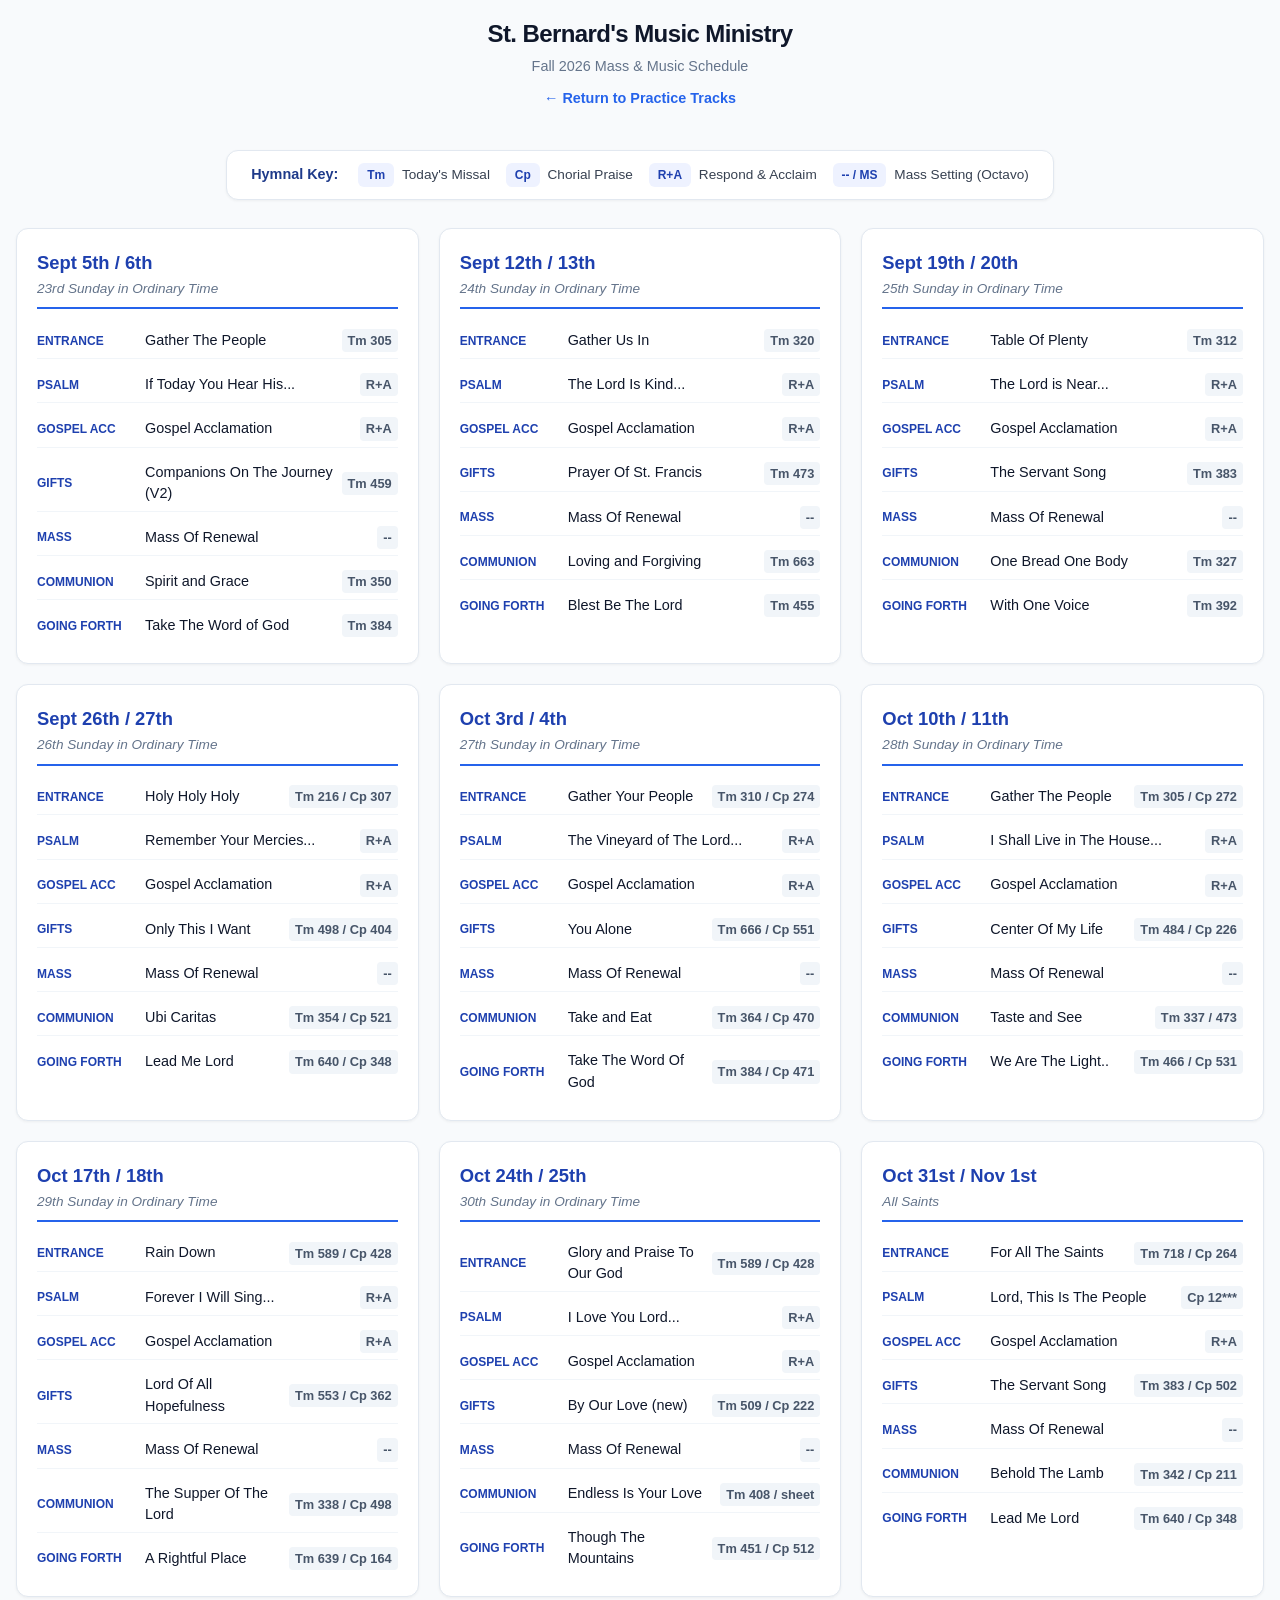
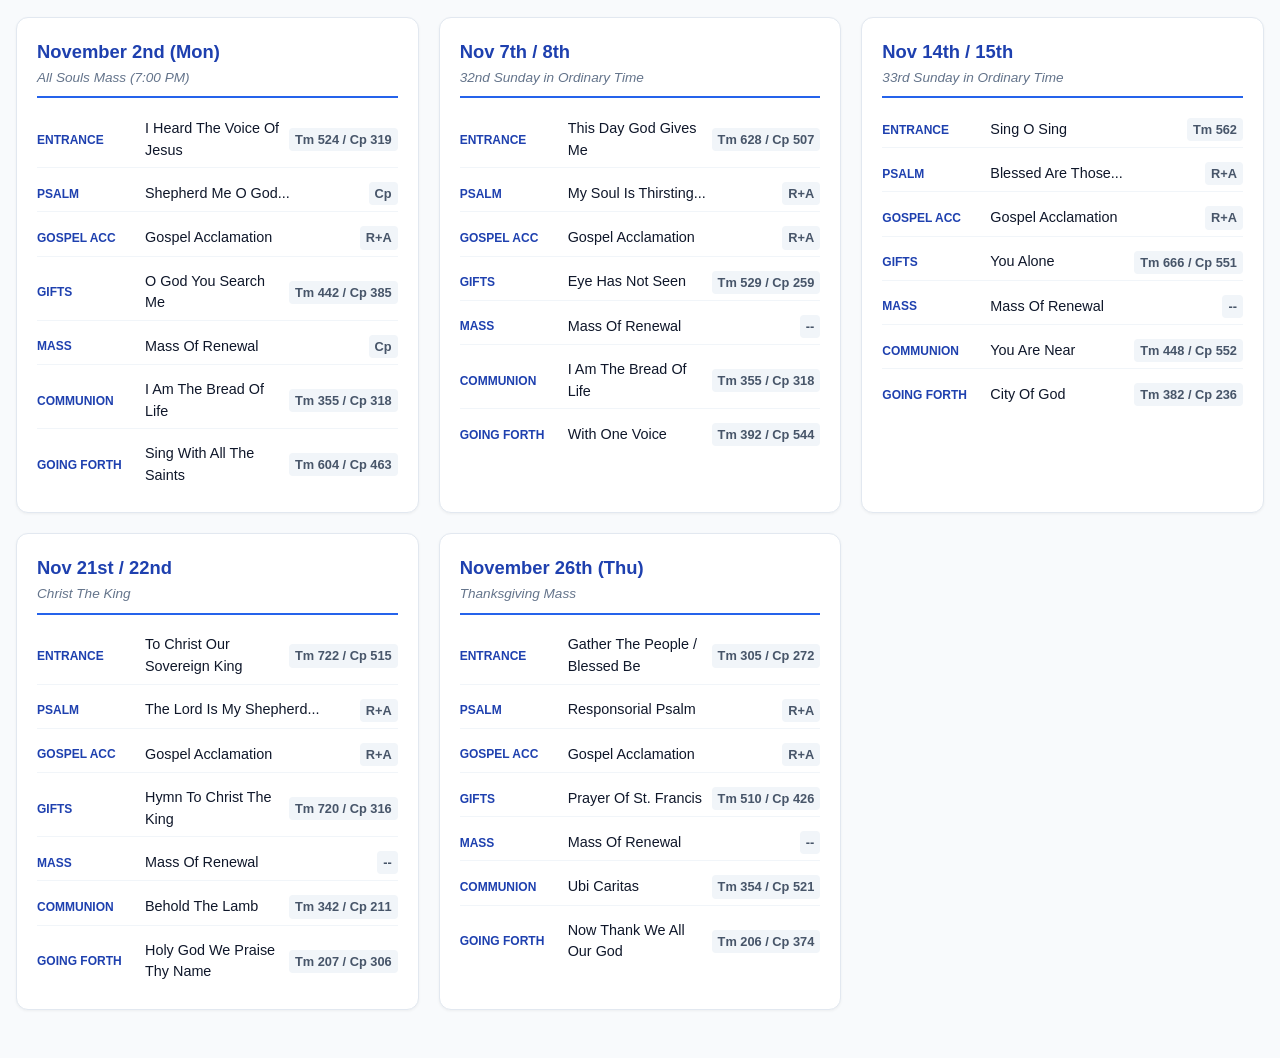
==== commit 073649b5: "Update key text for badge 'Cp' in mass-schedule.html" ====
--- a/mass-schedule.html
+++ b/mass-schedule.html
@@ -26,7 +26,7 @@
         </div>
         <div class="key-item">
           <span class="badge">Cp</span>
-          <span class="key-text">Companion</span>
+          <span class="key-text">Chorial Praise</span>
         </div>
         <div class="key-item">
           <span class="badge">R+A</span>
--- a/css/styles.css
+++ b/css/styles.css
@@ -550,3 +550,65 @@
   margin-top: 40px;
   margin-bottom: 24px;
 }
+/* Choir Rehearsal Block Styles */
+.choir-rehearsals-card {
+  margin-bottom: 24px;
+}
+
+.rehearsal-title {
+  font-weight: 700;
+  color: #1e3a8a;
+  margin-top: 0;
+  margin-bottom: 16px;
+  border-bottom: 2px solid #2563eb;
+  padding-bottom: 8px;
+}
+
+.rehearsal-schedule {
+  display: flex;
+  justify-content: space-between;
+  align-items: center;
+  border-bottom: 1px solid #f3f4f6;
+  padding-bottom: 12px;
+  margin-bottom: 16px;
+  flex-wrap: wrap;
+}
+
+.rehearsal-day {
+  color: #1e3a8a;
+}
+
+.rehearsal-time {
+  margin-left: 12px;
+  color: #374151;
+  font-weight: 600;
+}
+
+.rehearsal-location {
+  color: #6b7280;
+  font-size: 0.95rem;
+}
+
+.rehearsal-lineup-box {
+  background-color: #f9fafb;
+  border-radius: 8px;
+  padding: 16px;
+  border: 1px solid #f3f4f6;
+}
+
+.rehearsal-lineup-header {
+  font-weight: 700;
+  color: #1e3a8a;
+  font-size: 0.875rem;
+  text-transform: uppercase;
+  letter-spacing: 0.05em;
+  margin-bottom: 12px;
+}
+
+.rehearsal-list {
+  margin: 0;
+  padding-left: 20px;
+  color: #1f2937;
+  font-size: 0.95rem;
+  line-height: 1.7;
+}
